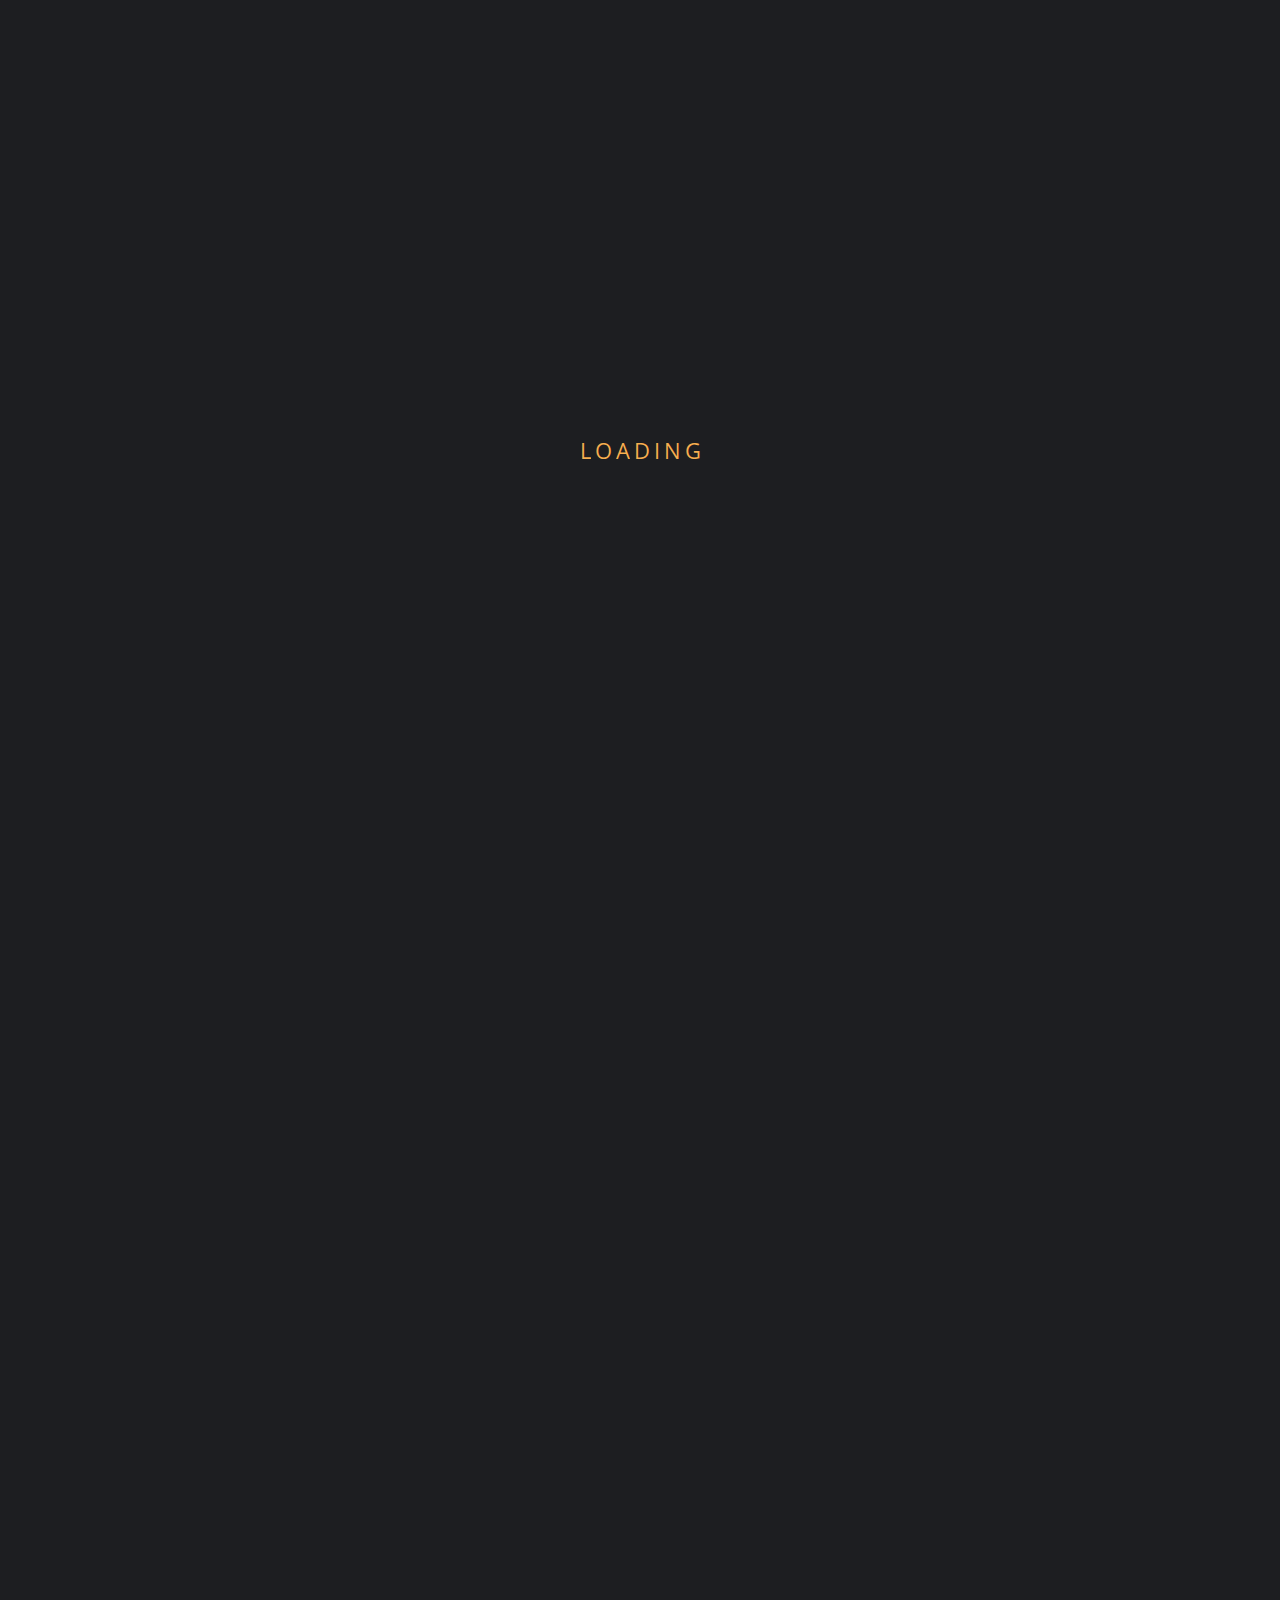
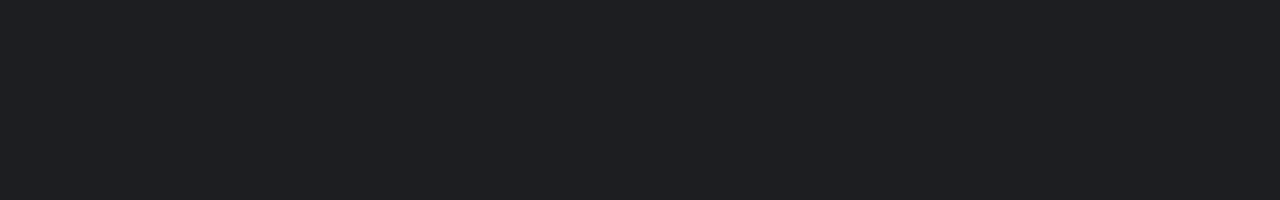
==== index.html @ 4a703277 "initial commit" ====
<!DOCTYPE html>
<html lang="en" class="no-js">

    <head>

        <!--Meta Tags-->
        <meta charset="UTF-8" />
        <meta http-equiv="X-UA-Compatible" content="IE=edge" />
        <meta name="viewport" content="width=device-width, initial-scale=1.0">
        <meta name="description" content="vcard, resume, personal, portfolio, cv, card, responsive" />
        <meta name="keywords" content="vcard, resume, personal, portfolio, cv, card, responsive" />
        <meta name="author" content="cosmos-themes" />

        <!--Page Title-->
        <title>Clarks - vCard / Resume / Portfolio / CV Template</title>

        <!--Plugins Css-->
        <link rel="stylesheet" type="text/css" href="css/plugins.css" />
        <!--Main Styles Css-->
        <link rel="stylesheet" type="text/css" href="css/style.css" />
        <!--Color Css-->
        <link rel="stylesheet" type="text/css" href="css/tan-color.css" />

        <!--Modernizr Js-->
        <script src="js/modernizr.js"></script>

        <!--Favicons-->
        <link rel="shortcut icon" href="img/favicon.ico" type="image/x-icon">

    </head>

    <body>

        <!--Preloader Start-->
        <div class="preloader">
            <div class="loading-text">
                <span class="loading-text-words" data-preloader="L">L</span>
                <span class="loading-text-words" data-preloader="O">O</span>
                <span class="loading-text-words" data-preloader="A">A</span>
                <span class="loading-text-words" data-preloader="D">D</span>
                <span class="loading-text-words" data-preloader="I">I</span>
                <span class="loading-text-words" data-preloader="N">N</span>
                <span class="loading-text-words" data-preloader="G">G</span>
            </div>
        </div>
        <!--Preloader End-->

        <!-- Header Start -->
        <header>

            <!-- logo -->
            <a class="logo" href="#"><span>BC</span></a>

            <!-- navigation button -->
            <div class="menu-button">
                <span></span>
                <span></span>
                <span></span>
            </div>

            <!-- navigation menu -->
            <nav class="nav-menu">
                <div class="nav-menu--links">
                    <a class="nav-menu--link link--active" href="#home"><i class="fas fa-home"></i><span>Home</span></a>
                    <a class="nav-menu--link" href="#about"><i class="fas fa-user"></i><span>About</span></a>
                    <a class="nav-menu--link" href="#resume"><i class="fas fa-address-card"></i><span>Resume</span></a>
                    <a class="nav-menu--link" href="#portfolio"><i class="fas fa-briefcase"></i><span>Portfolio</span></a>
                    <a class="nav-menu--link" href="#blog"><i class="fas fa-book"></i><span>Blog</span></a>
                    <a class="nav-menu--link" href="#contact"><i class="fas fa-envelope"></i><span>Contact</span></a>
                </div>

                <!-- social links -->
                <div class="social-links">
                    <a class="social-link" href="#">
                        <i class="fab fa-twitter"></i>
                    </a>
                    <a class="social-link" href="#">
                        <i class="fab fa-facebook-f"></i>
                    </a>
                    <a class="social-link" href="#">
                        <i class="fab fa-linkedin-in"></i>
                    </a>
                    <a class="social-link" href="#">
                        <i class="fab fa-youtube"></i>
                    </a>
                </div>

                <!-- copyright text -->
                <div class="copy">
                    <p>Copyright &copy; 2019 Clarks, All rights Reserved.</p>
                </div>

            </nav>

        </header>
        <!-- Header End -->


        <!-- Pages Stack Start -->
        <div id="main" class="pages-stack">

            <!--Banner Page Start-->
            <section id="home"  class="page section-home" style="background-image: url('img/background/bg-img.jpg');">
                <div class="banner-text">
                    <div class="profile-img">
                        <img src="img/profile-img.jpg" alt="person-image">
                    </div>

                    <h4>Brandon Clarks</h4>

                    <div class="text-slideshow" data-effect="fx3">
                        <div class="text-slide text-slide--current"><h2 class="animate-title">Web Developer</h2></div>
                        <div class="text-slide"><h2 class="animate-title">Web Designer</h2></div>
                        <div class="text-slide"><h2 class="animate-title">UI/UX Designer</h2></div>
                    </div>

                </div>
            </section>
            <!--Banner Page End-->

            <!--About Page Start-->
            <section id="about" class="page section-about">
                    <div class="container">

                        <div class="page-heading">
                            <h2 data-shadow="About">About</h2>
                        </div>

                        <!--About Info Section Start-->
                        <div class="row about-info mb-60">
                            <div class="col-lg-5">

                                <!-- about image -->
                                <div class="about-img">
                                    <img src="img/about-img.jpg" alt="">
                                </div>

                            </div>

                            <div class="col-lg-7">
                                <h3 class="mb-20">Web Designer & Developer</h3>
                                <p>Hello! I’m <strong>Brandon Clarks</strong>. Web Developer with over 8 years of experience. Experienced with all stages of the development cycle for dynamic web projects. Having an in-depth knowledge including advanced <strong>HTML5, CSS3, JavaScript, jQuery, Angular JS</strong>. I aim to make a difference through my creative solution.</p>

                                <div class="row mb-20">
                                    <div class="col-sm-6">
                                        <!-- about list -->
                                        <ul class="about-list">
                                            <li> <span class="title">Name</span> <span class="value">Brandon Clarks</span> </li>
                                            <li> <span class="title">Age</span> <span class="value">26 Years</span> </li>
                                            <li> <span class="title">Email</span> <span class="value">example@example.com</span> </li>
                                        </ul>
                                    </div>
                                    <div class="col-sm-6">
                                        <!-- about list -->
                                        <ul class="about-list">
                                            <li> <span class="title">Phone</span> <span class="value">+123 456 789 012</span> </li>
                                            <li> <span class="title">Address</span> <span class="value">123 Lorem Ipsum</span> </li>
                                            <li> <span class="title">Freelance</span> <span class="value">Available</span> </li>
                                        </ul>
                                    </div>
                                </div>

                                <div class="row">
                                    <div class="col-md-12">
                                        <!-- resume button -->
                                        <div class="resume-button">
                                            <a class="main-btn" href="#">Download CV</a>
                                        </div>
                                    </div>
                                </div>

                            </div>
                        </div>
                        <!--About Info Section End-->

                        <!--Services Section Start-->
                        <div class="row services mb-20">
                            <div class="col-md-12">
                                <div class="sub-heading">
                                    <h3 >Services</h3>
                                </div>
                            </div>

                            <!--service item-->
                            <div class="col-lg-3 col-sm-6">
                                <div class="service-item">
                                    <i class="icon-desktop"></i>
                                    <h4 class="title">Web Development</h4>
                                    <p>Elit aspernatur provident maxime culpa quo Sed quia doloremque iusto cum quidem? Amet asperiores consequatur</p>
                                </div>
                            </div>

                            <!--service item-->
                            <div class="col-lg-3 col-sm-6">
                                <div class="service-item">
                                    <i class="icon-tools"></i>
                                    <h4 class="title">Brand Identity</h4>
                                    <p>Elit aspernatur provident maxime culpa quo Sed quia doloremque iusto cum quidem? Amet asperiores consequatur</p>
                                </div>
                            </div>

                            <!--service item-->
                            <div class="col-lg-3 col-sm-6">
                                <div class="service-item">
                                    <i class="icon-paintbrush"></i>
                                    <h4 class="title">Graphics Design</h4>
                                    <p>Elit aspernatur provident maxime culpa quo Sed quia doloremque iusto cum quidem? Amet asperiores consequatur</p>
                                </div>
                            </div>

                            <!--service item-->
                            <div class="col-lg-3 col-sm-6">
                                <div class="service-item">
                                    <i class="icon-lightbulb"></i>
                                    <h4 class="title">Support</h4>
                                    <p>Elit aspernatur provident maxime culpa quo Sed quia doloremque iusto cum quidem? Amet asperiores consequatur</p>
                                </div>
                            </div>

                        </div>
                        <!--Services Section End-->

                        <!--Testimonials Section Start-->
                        <div class="row testimonials mb-60">

                            <div class="col-md-12">
                                <div class="sub-heading">
                                    <h3>Testimonials</h3>
                                </div>
                            </div>

                            <!--testimonials list-->
                            <div class="owl-carousel owl-theme">
                                <!--testimonial item-->
                                <div class="testimonial-item">
                                    <div class="description">
                                        <p>Lorem ipsum dolor sit amet, consectetur adipiscing elit. Vivamus ipsum augue, lacinia vel arcu condimentum, dictum tristique sem. Nam enim neque, mattis ut fermentum vitae, venenatis id tortor. Sed consectetur tortor ut arcu pharetra faucibus. In tristique sollicitudin mi ac congue. Praesent efficitur feugiat nisl.</p>
                                    </div>
                                    <div class="testimonial-review">
                                        <img src="img/testimonials/author-1.jpg" alt="">
                                        <h3 class="testimonial-title">
                                            williamson
                                            <small>Web Developer</small>
                                        </h3>
                                        <ul class="rating">
                                            <li><i class="fas fa-star"></i></li>
                                            <li><i class="fas fa-star"></i></li>
                                            <li><i class="fas fa-star"></i></li>
                                            <li><i class="fas fa-star"></i></li>
                                            <li><i class="fas fa-star-half"></i></li>
                                        </ul>
                                    </div>
                                </div>

                                <!--testimonial item-->
                                <div class="testimonial-item">
                                    <div class="description">
                                        <p>Lorem ipsum dolor sit amet, consectetur adipiscing elit. Vivamus ipsum augue, lacinia vel arcu condimentum, dictum tristique sem. Nam enim neque, mattis ut fermentum vitae, venenatis id tortor. Sed consectetur tortor ut arcu pharetra faucibus. In tristique sollicitudin mi ac congue. Praesent efficitur feugiat nisl.</p>
                                    </div>
                                    <div class="testimonial-review">
                                        <img src="img/testimonials/author-2.jpg" alt="">
                                        <h3 class="testimonial-title">
                                            kristiana
                                            <small>Web Designer</small>
                                        </h3>
                                        <ul class="rating">
                                            <li><i class="fas fa-star"></i></li>
                                            <li><i class="fas fa-star"></i></li>
                                            <li><i class="fas fa-star"></i></li>
                                            <li><i class="fas fa-star"></i></li>
                                            <li><i class="fas fa-star"></i></li>
                                        </ul>
                                    </div>
                                </div>

                                <!--testimonial item-->
                                <div class="testimonial-item">
                                    <div class="description">
                                        <p>Lorem ipsum dolor sit amet, consectetur adipiscing elit. Vivamus ipsum augue, lacinia vel arcu condimentum, dictum tristique sem. Nam enim neque, mattis ut fermentum vitae, venenatis id tortor. Sed consectetur tortor ut arcu pharetra faucibus. In tristique sollicitudin mi ac congue. Praesent efficitur feugiat nisl.</p>
                                    </div>
                                    <div class="testimonial-review">
                                        <img src="img/testimonials/author-3.jpg" alt="">
                                        <h3 class="testimonial-title">
                                            Steve Thomas
                                            <small>Web Developer</small>
                                        </h3>
                                        <ul class="rating">
                                            <li><i class="fas fa-star"></i></li>
                                            <li><i class="fas fa-star"></i></li>
                                            <li><i class="fas fa-star"></i></li>
                                            <li><i class="fas fa-star"></i></li>
                                        </ul>
                                    </div>
                                </div>

                            </div>

                        </div>
                        <!--Testimonial Section End-->

                        <!--Clients Logo Section Start-->
                        <div class="row clients mb-50">
                            <div class="col-md-12">
                                <div class="sub-heading">
                                    <h3>Clients</h3>
                                </div>
                            </div>

                            <div class="owl-carousel owl-theme">

                                <!--client logo-->
                                <div class="client-logo">
                                    <a href="#">
                                        <img src="img/clients/client-01.png" alt="">
                                    </a>
                                </div>

                                <!--client logo-->
                                <div class="client-logo">
                                    <a href="#">
                                        <img src="img/clients/client-02.png" alt="">
                                    </a>
                                </div>

                                <!--client logo-->
                                <div class="client-logo">
                                    <a href="#">
                                        <img src="img/clients/client-03.png" alt="">
                                    </a>
                                </div>

                                <!--client logo-->
                                <div class="client-logo">
                                    <a href="#">
                                        <img src="img/clients/client-04.png" alt="">
                                    </a>
                                </div>

                                <!--client logo-->
                                <div class="client-logo">
                                    <a href="#">
                                        <img src="img/clients/client-05.png" alt="">
                                    </a>
                                </div>

                                <!--client logo-->
                                <div class="client-logo">
                                    <a href="#">
                                        <img src="img/clients/client-06.png" alt="">
                                    </a>
                                </div>

                                <!--client logo-->
                                <div class="client-logo">
                                    <a href="#">
                                        <img src="img/clients/client-07.png" alt="">
                                    </a>
                                </div>

                                <!--client logo-->
                                <div class="client-logo">
                                    <a href="#">
                                        <img src="img/clients/client-08.png" alt="">
                                    </a>
                                </div>

                                <!--client logo-->
                                <div class="client-logo">
                                    <a href="#">
                                        <img src="img/clients/client-09.png" alt="">
                                    </a>
                                </div>

                            </div>

                        </div>
                        <!--Clients Logo Section End-->

                    </div>
            </section>
            <!--About Section End-->

            <!--Resume Page Start-->
            <section id="resume" class="page section-resume">
                <div class="container">
                    <div class="row">
                        <div class="col-md-12">
                            <div class="page-heading">
                                <h2 data-shadow="Resume">Resume</h2>
                            </div>
                        </div>
                    </div>

                    <div class="row mb-10">

                        <!--Experience Column Start-->
                        <div class="col-lg-6">
                            <div class="sub-heading">
                                <h3>Experience</h3>
                            </div>

                            <!--experience timeline start-->
                            <ul class="experience timeline">

                                <!--timeline item-->
                                <li class="event">
                                    <h4>Lead UI Designer</h4>
                                    <h5>
                                        <span class="date">2017-2018</span>
                                        <span class="company">Big Design Company, NY, USA</span>
                                    </h5>
                                    <p>Sit cupiditate praesentium ex esse nulla Facere fuga perspiciatis eveniet provident neque Ea ratione non minus.</p>
                                </li>

                                <!--timeline item-->
                                <li class="event">
                                    <h4>Web Designer</h4>
                                    <h5>
                                        <span class="date">2016-2017</span>
                                        <span class="company">Design Company, London, UK</span>
                                    </h5>
                                    <p>Dolor id atque accusantium ut impedit odit provident soluta voluptatem Veritatis ipsam neque mollitia vero ipsa.</p>
                                </li>

                                <!--timeline item-->
                                <li class="event">
                                    <h4>Web Developer</h4>
                                    <h5>
                                        <span class="date">2015-2016</span>
                                        <span class="company">Exis Development, London, UK</span>
                                    </h5>
                                    <p>Consectetur pariatur fugiat ipsam aperiam maiores. Nisi in dignissimos debitis expedita asperiores delectus.</p>
                                </li>
                            </ul>
                            <!--experience timeline end-->

                        </div>
                        <!--Experience Column End-->

                        <!--Education Column Start-->
                        <div class="col-lg-6">
                            <div class="sub-heading">
                                <h3>Education</h3>
                            </div>

                            <!--education timeline start-->
                            <ul class="education timeline">
                                <!--timeline item-->
                                <li class="event">
                                    <h4>MA Graphics</h4>
                                    <h5>
                                        <span class="date">2014-2015</span>
                                        <span class="company">Royal College Of Art, London, UK</span>
                                    </h5>
                                    <p>Provident veritatis exercitationem eum doloremque itaque expedita? Ex voluptatem nostrum numquam illum.</p>
                                </li>

                                <!--timeline item-->
                                <li class="event">
                                    <h4>Ba(hons) Graphics</h4>
                                    <h5>
                                        <span class="date">2013-2014</span>
                                        <span class="company">Central Saint Martins, London, UK</span>
                                    </h5>
                                    <p>Elit voluptatibus quas necessitatibus ullam tenetur provident voluptatibus. Ratione delectus lorem minus ipsa.</p>
                                </li>

                                <!--timeline item-->
                                <li class="event">
                                    <h4>Web & Graphics Diploma</h4>
                                    <h5>
                                        <span class="date">2012-2013</span>
                                        <span class="company">Tech Arts Institute, CA, USA</span>
                                    </h5>
                                    <p>Ipsum ex exercitationem est aliquid eos saepe. Dolorum aperiam cupiditate labore vero deleniti Aut unde deser.</p>
                                </li>
                            </ul>
                            <!--education timeline end-->

                        </div>
                        <!--Education Column End-->
                    </div>

                    <!--Skills Row Start-->
                    <div class="row">

                        <!-- Design Skills Column Start -->
                        <div class="col-lg-6 skills">
                            <div class="sub-heading">
                                <h3>Design Skills</h3>
                            </div>

                            <!--skill item-->
                            <div class="skill-item">
                                <h4 class="progress-title">Coral Draw</h4>

                                <div class="progress">
                                    <div class="progress-bar" style="width:91%">
                                        <div class="progress-value">91%</div>
                                    </div>
                                </div>
                            </div>

                            <!--skill item-->
                            <div class="skill-item">
                                <h4 class="progress-title">Photoshop</h4>
                                <div class="progress">
                                    <div class="progress-bar" style="width:82%">
                                        <div class="progress-value">82%</div>
                                    </div>
                                </div>
                            </div>

                            <!--skill item-->
                            <div class="skill-item">
                                <h4 class="progress-title">Illustrator</h4>
                                <div class="progress">
                                    <div class="progress-bar" style="width:94%">
                                        <div class="progress-value">94%</div>
                                    </div>
                                </div>
                            </div>


                        </div>
                        <!-- Design Skills Column End -->

                        <!-- Coding Skills Column Start -->
                        <div class="col-lg-6 skills">
                            <div class="sub-heading">
                                <h3 data-shadow="Coding Skills">Coding Skills</h3>
                            </div>

                            <!--skill item-->
                            <div class="skill-item">
                                <h4 class="progress-title">HTML5</h4>
                                <div class="progress">
                                    <div class="progress-bar" style="width:83%">
                                        <div class="progress-value">83%</div>
                                    </div>
                                </div>
                            </div>

                            <!--skill item-->
                            <div class="skill-item">
                                <h4 class="progress-title">CSS3</h4>
                                <div class="progress">
                                    <div class="progress-bar" style="width:75%">
                                        <div class="progress-value">75%</div>
                                    </div>
                                </div>
                            </div>

                            <!--skill item-->
                            <div class="skill-item">
                                <h4 class="progress-title">Javascript</h4>
                                <div class="progress">
                                    <div class="progress-bar" style="width:92%">
                                        <div class="progress-value">92%</div>
                                    </div>
                                </div>
                            </div>

                        </div>
                        <!-- Coding Skills Column End -->

                    </div>
                    <!--Skills Row End-->

                </div>
            </section>
            <!--Resume Page End-->

            <!--Portfolio Page Start-->
            <section id="portfolio" class="page section-portfolio">
                <div class="container">
                    <div class="row">
                        <div class="col-md-12">
                            <div class="page-heading">
                                <h2 data-shadow="Portfolio">Portfolio</h2>
                            </div>
                        </div>
                    </div>

                    <div class="row">
                        <!--portfolio filters-->
                        <div class="col-md-12 portfolio-filter">
                            <ul>
                                <li class="active" data-filter="*">All</li>
                                <li data-filter=".brand">Brand</li>
                                <li data-filter=".design">Design</li>
                                <li data-filter=".graphic">Graphic</li>
                            </ul>
                        </div>
                    </div>


                    <div class="row portfolio-items mb-30">

                        <!--portfolio item-->
                        <div class="item col-lg-4 col-sm-6 graphic brand">
                            <figure>
                                <img src="img/portfolio/img-1.jpg" alt="">

                                <figcaption>
                                    <h3>Project Name</h3>
                                    <p>Graphic</p>
                                    <i class="fas fa-image"></i>
                                    <a class="image-link" href="img/portfolio/img-1.jpg">View More</a>
                                </figcaption>

                            </figure>
                        </div>

                        <!--portfolio item-->
                        <div class="item col-lg-4 col-sm-6 graphic brand">
                            <figure>
                                <img src="img/portfolio/img-2.jpg" alt="">

                                <figcaption>
                                    <h3>Project Name</h3>
                                    <p>Design</p>
                                    <i class="fas fa-image"></i>
                                    <a class="image-link" href="img/portfolio/img-2.jpg">View More</a>
                                </figcaption>

                            </figure>
                        </div>

                        <!--portfolio item-->
                        <div class="item col-lg-4 col-sm-6 design graphic">
                            <figure>
                                <img src="img/portfolio/img-3.jpg" alt="">

                                <figcaption>
                                    <h3>Project Name</h3>
                                    <p>Graphic</p>
                                    <i class="fas fa-video"></i>
                                    <a class="video-link" href="https://www.youtube.com/watch?v=k_okcNVZqqI">View More</a>
                                </figcaption>

                            </figure>
                        </div>

                        <!--portfolio item-->
                        <div class="item col-lg-4 col-sm-6 design graphic">
                            <figure>
                                <img src="img/portfolio/img-4.jpg" alt="">

                                <figcaption>
                                    <h3>Project Name</h3>
                                    <p>Design</p>
                                    <i class="fas fa-image"></i>
                                    <a class="image-link" href="img/portfolio/img-4.jpg">View More</a>
                                </figcaption>

                            </figure>
                        </div>

                        <!--portfolio item-->
                        <div class="item col-lg-4 col-sm-6 graphic">
                            <figure>
                                <img src="img/portfolio/img-5.jpg" alt="">

                                <figcaption>
                                    <h3>Project Name</h3>
                                    <p>Design</p>
                                    <i class="fas fa-video"></i>
                                    <a class="video-link" href="https://www.youtube.com/watch?v=k_okcNVZqqI">View More</a>
                                </figcaption>

                            </figure>
                        </div>

                        <!--portfolio item-->
                        <div class="item col-lg-4 col-sm-6 brand design">
                            <figure>
                                <img src="img/portfolio/img-6.jpg" alt="">

                                <figcaption>
                                    <h3>Project Name</h3>
                                    <p>Brand</p>
                                    <i class="fas fa-image"></i>
                                    <a class="image-link" href="img/portfolio/img-6.jpg">View More</a>
                                </figcaption>

                            </figure>
                        </div>

                        <!--portfolio item-->
                        <div class="item col-lg-4 col-sm-6 brand graphic">
                            <figure>
                                <img src="img/portfolio/img-7.jpg" alt="">

                                <figcaption>
                                    <h3>Project Name</h3>
                                    <p>Brand</p>
                                    <i class="fas fa-image"></i>
                                    <a class="image-link" href="img/portfolio/img-7.jpg">View More</a>
                                </figcaption>

                            </figure>
                        </div>

                        <!--portfolio item-->
                        <div class="item col-lg-4 col-sm-6 brand graphic">
                            <figure>
                                <img src="img/portfolio/img-8.jpg" alt="">
                                <figcaption>
                                    <h3>Project Name</h3>
                                    <p>Brand</p>
                                    <i class="fas fa-image"></i>
                                    <a class="image-link" href="img/portfolio/img-8.jpg">View More</a>
                                </figcaption>
                            </figure>
                        </div>

                        <!--portfolio item-->
                        <div class="item col-lg-4 col-sm-6 brand graphic">
                            <figure>
                                <img src="img/portfolio/img-9.jpg" alt="">
                                <figcaption>
                                    <h3>Project Name</h3>
                                    <p>Graphic</p>
                                    <i class="fas fa-image"></i>
                                    <a class="image-link" href="img/portfolio/img-9.jpg">View More</a>
                                </figcaption>
                            </figure>
                        </div>

                        <!--portfolio item-->
                        <div class="item col-lg-4 col-sm-6 brand graphic">
                            <figure>
                                <img src="img/portfolio/img-10.jpg" alt="">
                                <figcaption>
                                    <h3>Project Name</h3>
                                    <p>Graphics Design</p>
                                    <i class="fas fa-video"></i>
                                    <a class="video-link" href="https://www.youtube.com/watch?v=k_okcNVZqqI">View More</a>
                                </figcaption>
                            </figure>
                        </div>

                        <!--portfolio item-->
                        <div class="item col-lg-4 col-sm-6 brand graphic">
                            <figure>
                                <img src="img/portfolio/img-11.jpg" alt="">
                                <figcaption>
                                    <h3>Project Name</h3>
                                    <p>Graphic</p>
                                    <i class="fas fa-image"></i>
                                    <a class="image-link" href="img/portfolio/img-11.jpg">View More</a>
                                </figcaption>
                            </figure>
                        </div>

                    </div>
                </div>
            </section>
            <!--Portfolio Page End-->

            <!--Blog Page Start-->
            <section id="blog" class="page section-blog">
                <div class="container">
                    <div class="row">
                        <div class="col-md-12">
                            <div class="page-heading">
                                <h2 data-shadow="Blogs">Blogs</h2>
                            </div>
                        </div>
                    </div>

                    <div class="row blogs-container">

                        <div class="col-lg-4 col-md-6">
                            <!--blog item-->
                            <a class="blog-item" href="single-blog.html">

                                <div class="post-img">
                                    <img src="img/blogs/img-1.jpg" alt="">
                                </div>

                                <div class="post-content">
                                    <span class="cat">Travel</span>
                                    <h3 class="title">Explore the Pacific Northwest</h3>
                                    <div class="meta">
                                        <span class="date">Posted On March 8, 2015</span>
                                    </div>
                                </div>
                            </a>

                        </div>

                        <div class="col-lg-4 col-md-6">
                            <!--blog item-->
                            <a class="blog-item" href="single-blog.html">

                                <div class="post-img">
                                    <img src="img/blogs/img-2.jpg" alt="">
                                </div>

                                <div class="post-content">

                                    <span class="cat">Travel</span>
                                    <h3 class="title">Explore the Pacific Northwest</h3>
                                    <div class="meta">
                                        <span class="date">Posted On March 8, 2015</span>
                                    </div>

                                </div>
                            </a>

                        </div>

                        <div class="col-lg-4 col-md-6">
                            <!--blog item-->
                            <a class="blog-item" href="single-blog.html">

                                <div class="post-img">
                                    <img src="img/blogs/img-3.jpg" alt="">
                                </div>

                                <div class="post-content">

                                    <span class="cat">Travel</span>
                                    <h3 class="title">Explore the Pacific Northwest</h3>
                                    <div class="meta">
                                        <span class="date">Posted On March 8, 2015</span>
                                    </div>

                                </div>
                            </a>

                        </div>

                        <div class="col-lg-4 col-md-6">
                            <!--blog item-->
                            <a class="blog-item" href="single-blog.html">

                                <div class="post-img">
                                    <img src="img/blogs/img-4.jpg" alt="">
                                </div>

                                <div class="post-content">

                                    <span class="cat">Travel</span>
                                    <h3 class="title">Explore the Pacific Northwest</h3>
                                    <div class="meta">
                                        <span class="date">Posted On March 8, 2015</span>
                                    </div>

                                </div>
                            </a>

                        </div>

                        <div class="col-lg-4 col-md-6">
                            <!--blog item-->
                            <a class="blog-item" href="single-blog.html">

                                <div class="post-img">
                                    <img src="img/blogs/img-5.jpg" alt="">
                                </div>

                                <div class="post-content">

                                    <span class="cat">Travel</span>
                                    <h3 class="title">Explore the Pacific Northwest</h3>
                                    <div class="meta">
                                        <span class="date">Posted On March 8, 2015</span>
                                    </div>

                                </div>
                            </a>

                        </div>

                        <div class="col-lg-4 col-md-6">
                            <!--blog item-->
                            <a class="blog-item" href="single-blog.html">

                                <div class="post-img">
                                    <img src="img/blogs/img-6.jpg" alt="">
                                </div>

                                <div class="post-content">

                                    <span class="cat">Travel</span>
                                    <h3 class="title">Explore the Pacific Northwest</h3>
                                    <div class="meta">
                                        <span class="date">Posted On March 8, 2015</span>
                                    </div>

                                </div>
                            </a>

                        </div>

                    </div>

                </div>
            </section>
            <!--Blog Page End-->

            <!--Contact Page Start-->
            <section id="contact"  class="page section-contact">
                <div class="container">
                    <div class="row">
                        <div class="col-md-12">
                            <div class="page-heading">
                                <h2 data-shadow="Contact">Contact</h2>
                            </div>
                        </div>
                    </div>

                    <div class="row">
                        <!--Contact Information Column Start-->
                        <div class="col-lg-6 contact-detail">
                            <div class="sub-heading mb-20">
                                <h3>Get In Touch</h3>
                            </div>
                            <p>For more information on any of our services or to talk about how we may be able to help you, please get in touch with us using the form opposite. Or you can call and follow our social media.</p>
                            <ul class="contact-info">
                                <li class="phone">
                                    <span class="title">Phone</span><span class="value">(+12) 012 456 7890</span>
                                </li>
                                <li class="address">
                                    <span class="title">Address</span><span class="value">01, Lorem Ipsum Road, NY, USA</span>
                                </li>
                                <li class="email">
                                    <span class="title">E-mail</span><span class="value">example@example.com</span>
                                </li>
                            </ul>

                            <!--social media icons-->
                            <div class="social-media">
                                <h4>Follow</h4>
                                <div class="social-media-icons">
                                    <a href="#"><i class="fab fa-facebook"></i></a>
                                    <a href="#"><i class="fab fa-twitter"></i></a>
                                    <a href="#"><i class="fab fa-dribbble"></i></a>
                                    <a href="#"><i class="fab fa-linkedin"></i></a>
                                </div>
                            </div>
                        </div>
                        <!--Contact Information Column End-->


                        <!--Contact Form Column Start-->
                        <div class="col-lg-6">
                            <form id="contact-form" method="post" action="mail.php">
                                <!--input field-->
                                <div class="input">
                                    <input class="input-field cf-validate" id="cf-name" type="text" name="name" placeholder="Your Name"/>
                                </div>

                                <!--input field-->
                                <div class="input">
                                    <input class="input-field cf-validate" id="cf-email" type="text" name="email" placeholder="Your Email"/>
                                </div>

                                <!--input field-->
                                <div class="input">
                                    <textarea class="input-field cf-validate" id="cf-message" name="message" rows="5" placeholder="Message"></textarea>
                                </div>
 
                                <div class="alert-container col-md-12"></div>

                                <!--submit button-->
                                <div class="submit-button text-center">
                                    <button class="main-btn" id="cf-submit">Send Message</button>
                                </div>

                            </form>
                        </div>
                        <!--Contact Form Column End-->

                    </div>

                    <!--Google Map Row Start-->
                    <div class="row">
                        <div class="col-md-12 google-map">
                            <div id="map" data-latitude="-37.817214" data-longitude="144.955925" data-zoom="15"></div>
                        </div>
                    </div>
                    <!--Google Map Row End-->

                </div>
            </section>
            <!--Contact Page End-->

        </div>
        <!-- /pages-stack -->

        <!--Jquery JS-->
        <script src="js/jquery.min.js"></script>
        <!--Plugins JS-->
        <script src="js/plugins.min.js"></script>
        <!--Google Map Api-->
        <script src="https://maps.google.com/maps/api/js?sensor=false"></script>
        <!--Site Main JS-->
        <script src="js/main.js"></script>

    </body>
</html>
---- css/plugins.css ----
/*********````********************************************************************
  ____                                  _____ _
 / ___|___  ___ _ __ ___   ___  ___    |_   _| |__   ___ _ __ ___   ___  ___
| |   / _ \/ __| '_ ` _ \ / _ \/ __|_____| | | '_ \ / _ \ '_ ` _ \ / _ \/ __|
| |__| (_) \__ \ | | | | | (_) \__ \_____| | | | | |  __/ | | | | |  __/\__ \
 \____\___/|___/_| |_| |_|\___/|___/     |_| |_| |_|\___|_| |_| |_|\___||___/

******************************************************************************/


/************ Plugins CSS  **************************************

    Template Name: Clarks - Vcard Template
    Author: cosmos-themes
    Envato Profile: https://themeforest.net/user/cosmos-themes
    version: 1.0
    Copyright: 2019

****************************************************************/

@import url("plugins/bootstrap.css");
@import url("plugins/fontawesome.css");
@import url("plugins/et-line.css");
@import url("plugins/simplebar.css");
@import url("plugins/owl.carousel.min.css");
@import url("plugins/owl.theme.default.min.css");
@import url("plugins/magnific-popup.css");
---- css/style.css ----
/*******************************************************************************
  ____                                  _____ _
 / ___|___  ___ _ __ ___   ___  ___    |_   _| |__   ___ _ __ ___   ___  ___
| |   / _ \/ __| '_ ` _ \ / _ \/ __|_____| | | '_ \ / _ \ '_ ` _ \ / _ \/ __|
| |__| (_) \__ \ | | | | | (_) \__ \_____| | | | | |  __/ | | | | |  __/\__ \
 \____\___/|___/_| |_| |_|\___/|___/     |_| |_| |_|\___|_| |_| |_|\___||___/

******************************************************************************/


/************ CSS Styles **************************************

    Template Name: Clarks - Vcard Template
    Author: cosmos-themes
    Envato Profile: https://themeforest.net/user/cosmos-themes
    version: 1.0
    Copyright: 2019

****************************************************************/


/*************************************

        Table of Content

        1. Body and Core Css
        2. Helper
        3. Layout
        4. Home Section
        5. About Section
        6. Resume Section
        7. Portfolio Section
        8. Blogs Section
        9. Contact Section
        10. Blog Page Css
        11. Mobile Responsive Css

**************************************/


/*======== 1. Body and Core Css ========*/

@import url("https://fonts.googleapis.com/css?family=Open+Sans:400,600,700");
@import url("https://fonts.googleapis.com/css?family=Source+Serif+Pro:400,600,700");
* {
	-webkit-box-sizing: border-box;
	box-sizing: border-box;
	padding: 0;
	margin: 0;
	list-style: none !important;
	outline: none !important;
}

*:after,
*:before {
	-webkit-box-sizing: border-box;
	box-sizing: border-box;
}

h1,
h2,
h3,
h4,
h5,
h6 {
	margin: 0;
	padding: 0;
}

i,
em {
	font-style: normal;
}

a:hover {
	text-decoration: none;
}

html,
body {
	overflow: hidden;
	height: 100vh;
}

body {
	font-family: "Open Sans", sans-serif;
	font-size: 16px;
	line-height: 1.65;
	color: #e1e1e1;
	background-color: #1d1e21;
	-webkit-font-smoothing: antialiased;
	-moz-osx-font-smoothing: grayscale;
}

h1,
h2,
h3,
h4,
h5,
h6 {
	font-family: "Source Serif Pro", serif;
	-webkit-font-smoothing: antialiased;
	-moz-osx-font-smoothing: grayscale;
}

span {
	display: inline-block;
}

p {
	line-height: 1.65;
}

img {
	width: 100%;
	height: auto;
}

a,
a:hover,
a:focus {
	color: inherit;
}

a {
	text-decoration: none;
	color: #e1e1e1;
	outline: none;
}

a:hover {
	color: #fff;
}

.mt-0 {
	margin-top: 0 !important;
}

.mt-5 {
	margin-top: 5px !important;
}

.mt-10 {
	margin-top: 10px !important;
}

.mt-15 {
	margin-top: 15px !important;
}

.mt-20 {
	margin-top: 20px !important;
}

.mt-25 {
	margin-top: 25px !important;
}

.mt-30 {
	margin-top: 30px !important;
}

.mt-35 {
	margin-top: 35px !important;
}

.mt-40 {
	margin-top: 40px !important;
}

.mt-45 {
	margin-top: 45px !important;
}

.mt-50 {
	margin-top: 50px !important;
}

.mt-55 {
	margin-top: 55px !important;
}

.mt-60 {
	margin-top: 60px !important;
}

.mt-62 {
	margin-top: 62px !important;
}

.mt-65 {
	margin-top: 65px !important;
}

.mt-70 {
	margin-top: 70px !important;
}

.mt-75 {
	margin-top: 75px !important;
}

.mt-80 {
	margin-top: 80px !important;
}

.mt-85 {
	margin-top: 85px !important;
}

.mt-90 {
	margin-top: 90px !important;
}

.mt-95 {
	margin-top: 95px !important;
}

.mt-100 {
	margin-top: 100px !important;
}


/* Custom Margin Bottom */

.mb-0 {
	margin-bottom: 0 !important;
}

.mb-5 {
	margin-bottom: 5px !important;
}

.mb-10 {
	margin-bottom: 10px !important;
}

.mb-15 {
	margin-bottom: 15px !important;
}

.mb-20 {
	margin-bottom: 20px !important;
}

.mb-25 {
	margin-bottom: 25px !important;
}

.mb-30 {
	margin-bottom: 30px !important;
}

.mb-35 {
	margin-bottom: 35px !important;
}

.mb-40 {
	margin-bottom: 40px !important;
}

.mb-45 {
	margin-bottom: 45px !important;
}

.mb-50 {
	margin-bottom: 50px !important;
}

.mb-55 {
	margin-bottom: 55px !important;
}

.mb-60 {
	margin-bottom: 60px !important;
}

.mb-62 {
	margin-bottom: 62px !important;
}

.mb-65 {
	margin-bottom: 65px !important;
}

.mb-70 {
	margin-bottom: 70px !important;
}

.mb-75 {
	margin-bottom: 75px !important;
}

.mb-80 {
	margin-bottom: 80px !important;
}

.mb-85 {
	margin-bottom: 85px !important;
}

.mb-90 {
	margin-bottom: 90px !important;
}

.mb-95 {
	margin-bottom: 95px !important;
}

.mb-100 {
	margin-bottom: 100px !important;
}

.m-0 {
	margin: 0px !important;
}


/* Custom Padding top */

.pt-0 {
	padding-top: 0 !important;
}

.pt-5 {
	padding-top: 5px !important;
}

.pt-10 {
	padding-top: 10px !important;
}

.pt-15 {
	padding-top: 15px !important;
}

.pt-20 {
	padding-top: 20px !important;
}

.pt-25 {
	padding-top: 25px !important;
}

.pt-30 {
	padding-top: 30px !important;
}

.pt-35 {
	padding-top: 35px !important;
}

.pt-40 {
	padding-top: 40px !important;
}

.pt-45 {
	padding-top: 45px !important;
}

.pt-50 {
	padding-top: 50px !important;
}

.pt-55 {
	padding-top: 55px !important;
}

.pt-60 {
	padding-top: 60px !important;
}

.pt-65 {
	padding-top: 65px !important;
}

.pt-70 {
	padding-top: 70px !important;
}

.pt-75 {
	padding-top: 75px !important;
}

.pt-80 {
	padding-top: 80px !important;
}

.pt-85 {
	padding-top: 85px !important;
}

.pt-90 {
	padding-top: 90px !important;
}

.pt-95 {
	padding-top: 95px !important;
}

.pt-100 {
	padding-top: 100px !important;
}


/* Custom Padding top */

.pb-0 {
	padding-bottom: 0 !important;
}

.pb-5 {
	padding-bottom: 5px !important;
}

.pb-10 {
	padding-bottom: 10px !important;
}

.pb-15 {
	padding-bottom: 15px !important;
}

.pb-20 {
	padding-bottom: 20px !important;
}

.pb-25 {
	padding-bottom: 25px !important;
}

.pb-30 {
	padding-bottom: 30px !important;
}

.pb-35 {
	padding-bottom: 35px !important;
}

.pb-40 {
	padding-bottom: 40px !important;
}

.pb-45 {
	padding-bottom: 45px !important;
}

.pb-50 {
	padding-bottom: 50px !important;
}

.pb-55 {
	padding-bottom: 55px !important;
}

.pb-60 {
	padding-bottom: 60px !important;
}

.pb-65 {
	padding-bottom: 65px !important;
}

.pb-70 {
	padding-bottom: 70px !important;
}

.pb-75 {
	padding-bottom: 75px !important;
}

.pb-80 {
	padding-bottom: 80px !important;
}

.pb-85 {
	padding-bottom: 85px !important;
}

.pb-90 {
	padding-bottom: 90px !important;
}

.pb-95 {
	padding-bottom: 95px !important;
}

.pb-100 {
	padding-bottom: 100px !important;
}

.p-0 {
	padding: 0 !important;
}


/*======== 2. Helper ========*/


/*Preloader*/

.preloader {
	position: fixed;
	top: 0;
	left: 0;
	width: 100%;
	height: 100%;
	background: #1d1e21;
	z-index: 9999;
}

.loading-text {
	position: absolute;
	top: 0;
	bottom: 0;
	left: 0;
	right: 0;
	margin: auto;
	text-align: center;
	width: 100%;
	height: 100px;
	line-height: 100px;
}

.loading-text span {
	display: inline-block;
	position: relative;
	overflow: hidden;
	color: #000;
	font-size: 22px;
}

.loading-text span:before {
	content: attr(data-preloader);
	position: absolute;
	top: 0;
	left: 0;
	color: #e1e1e1;
	-webkit-animation-duration: 3s;
	animation-duration: 3s;
	-webkit-animation-iteration-count: infinite;
	animation-iteration-count: infinite;
	-webkit-animation-fill-mode: backwards;
	animation-fill-mode: backwards;
	-webkit-animation-name: preload-animation;
	animation-name: preload-animation;
}

.loading-text span:nth-child(2):before {
	-webkit-animation-delay: 0.2s;
	animation-delay: 0.2s;
}

.loading-text span:nth-child(3):before {
	-webkit-animation-delay: 0.4s;
	animation-delay: 0.4s;
}

.loading-text span:nth-child(4):before {
	-webkit-animation-delay: 0.6s;
	animation-delay: 0.6s;
}

.loading-text span:nth-child(5):before {
	-webkit-animation-delay: 0.8s;
	animation-delay: 0.8s;
}

.loading-text span:nth-child(6):before {
	-webkit-animation-delay: 1s;
	animation-delay: 1s;
}

.loading-text span:nth-child(7):before {
	-webkit-animation-delay: 1.2s;
	animation-delay: 1.2s;
}

@-webkit-keyframes preload-animation {
	0%,
	100% {
		-webkit-transform: rotateY(-90deg) scale(1);
		transform: rotateY(-90deg) scale(1);
		opacity: 0;
	}
	20%,
	50% {
		-webkit-transform: rotateY(0) scale(1);
		transform: rotateY(0) scale(1);
		opacity: 1;
	}
	75% {
		-webkit-transform: rotateY(0) scale(1.2);
		transform: rotateY(0) scale(1.2);
		opacity: 0;
	}
}

@keyframes preload-animation {
	0%,
	100% {
		-webkit-transform: rotateY(-90deg) scale(1);
		transform: rotateY(-90deg) scale(1);
		opacity: 0;
	}
	20%,
	50% {
		-webkit-transform: rotateY(0) scale(1);
		transform: rotateY(0) scale(1);
		opacity: 1;
	}
	75% {
		-webkit-transform: rotateY(0) scale(1.2);
		transform: rotateY(0) scale(1.2);
		opacity: 0;
	}
}

.page-heading {
	text-align: center;
	margin-top: 60px;
	margin-bottom: 50px;
}

.page-heading h2 {
	position: relative;
	font-size: 32px;
	letter-spacing: 1px;
	text-transform: capitalize;
	font-family: "Source Serif Pro", serif;
	color: #e1e1e1;
	font-weight: 700;
	line-height: 100%;
	text-transform: uppercase;
}

.page-heading h2:before {
	position: absolute;
	content: attr(data-shadow);
	top: 50%;
	left: 50%;
	-webkit-transform: translate(-50%, -50%);
	-ms-transform: translate(-50%, -50%);
	transform: translate(-50%, -50%);
	font-size: 62px;
	text-transform: capitalize;
	z-index: -1;
	color: #e1e1e1;
	font-weight: 700;
	opacity: .04;
	text-transform: uppercase;
}

.sub-heading {
	margin-bottom: 40px;
	text-align: center;
	overflow: hidden;
}

.sub-heading h3 {
	color: #e1e1e1;
	font-weight: 600;
	font-size: 28px;
	display: inline-block;
	position: relative;
	padding-bottom: 5px;
}

.sub-heading h3:before {
	content: " ";
	background: cyan;
	height: 4px;
	position: absolute;
	bottom: 0%;
	left: 50%;
	width: 50px;
	-webkit-border-radius: 2px;
	border-radius: 2px;
	-webkit-transform: translateX(-50%);
	-ms-transform: translateX(-50%);
	transform: translateX(-50%);
}

.main-btn {
	text-transform: uppercase;
	font-size: 16px;
	font-weight: 600;
	display: inline-block;
	position: relative;
	text-align: center;
	color: #e1e1e1;
	border: 2px solid #e1e1e1;
	-webkit-border-radius: 5px;
	border-radius: 5px;
	background-color: transparent;
	cursor: pointer;
	line-height: 40px;
	padding-left: 20px;
	padding-right: 20px;
	-webkit-transition: all .2s ease-in;
	-o-transition: all .2s ease-in;
	transition: all .2s ease-in;
}

.main-btn:hover {
	color: #1d1e21;
}

blockquote {
	font-size: 18px;
	border-left: 4px solid #e1e1e1;
	font-style: italic;
	padding-left: 20px;
	margin: 40px 0;
	font-weight: 500;
}


/*Forms*/

form {
	-webkit-box-shadow: 0 0 30px rgba(0, 0, 0, 0.2);
	box-shadow: 0 0 30px rgba(0, 0, 0, 0.2);
	-webkit-border-radius: 5px;
	border-radius: 5px;
	padding: 38px;
}

form .input-field {
	width: 100%;
	background-color: transparent;
	border: none;
	border-bottom: 2px solid rgba(255, 255, 255, 0.1);
	margin-bottom: 20px;
	padding-bottom: 10px;
	color: #e1e1e1;
	resize: none;
}

form .input-field.cf-error {
	border-color: #aa0000;
}

form .input-field:focus {
	border-color: #fff;
}

form .input-field.input--filled {
	border-color: #fff;
}

#contact-form .alert-container {
	text-align: center;
}

#contact-form .alert-container .alert {
	-webkit-border-radius: 0;
	border-radius: 0;
}


/*======== 3. Layout ========*/


/*Pages Navigation*/

header .nav-menu {
    text-align: center;
    position: absolute;
    top: 0;
    left: 0;
    width: 100%;
    height: 47vh;
    padding: 5vh;
    pointer-events: none;
    opacity: 0;
    background: transparent;
    -webkit-transition: opacity 1.2s, -webkit-transform 1.2s;
    transition: opacity 1.2s, -webkit-transform 1.2s;
    -o-transition: transform 1.2s, opacity 1.2s;
    transition: transform 1.2s, opacity 1.2s;
    transition: transform 1.2s, opacity 1.2s, -webkit-transform 1.2s;
    -webkit-transition-timing-function: cubic-bezier(0.2, 1, 0.3, 1);
    -o-transition-timing-function: cubic-bezier(0.2, 1, 0.3, 1);
    transition-timing-function: cubic-bezier(0.2, 1, 0.3, 1);
    -webkit-transform: translate3d(0, 150px, 0);
    transform: translate3d(0, 150px, 0);
}

header .nav-menu.nav-menu--open {
    pointer-events: auto;
    opacity: 1;
    -webkit-transform: translate3d(0, 0, 0);
    transform: translate3d(0, 0, 0);
}

header .nav-menu.nav-menu--open .social-links {
    opacity: 1;
    -webkit-transition-delay: 0.35s;
    -o-transition-delay: 0.35s;
    transition-delay: 0.35s;
    -webkit-transform: translate3d(0, 0, 0);
    transform: translate3d(0, 0, 0);
}

header .nav-menu.nav-menu--open .copy {
    opacity: 1;
    -webkit-transition-delay: 0.65s;
    -o-transition-delay: 0.65s;
    transition-delay: 0.65s;
    -webkit-transform: translate3d(0, 0, 0);
    transform: translate3d(0, 0, 0);
}

header .nav-menu .social-links {
    opacity: 0;
    -webkit-transition: opacity 1.2s, -webkit-transform 1.2s;
    transition: opacity 1.2s, -webkit-transform 1.2s;
    -o-transition: transform 1.2s, opacity 1.2s;
    transition: transform 1.2s, opacity 1.2s;
    transition: transform 1.2s, opacity 1.2s, -webkit-transform 1.2s;
    -webkit-transition-timing-function: cubic-bezier(0.2, 1, 0.3, 1);
    -o-transition-timing-function: cubic-bezier(0.2, 1, 0.3, 1);
    transition-timing-function: cubic-bezier(0.2, 1, 0.3, 1);
    -webkit-transform: translate3d(0, 20px, 0);
    transform: translate3d(0, 20px, 0);
}

header .nav-menu .copy {
    opacity: 0;
    -webkit-transition: opacity 1.2s, -webkit-transform 1.2s;
    transition: opacity 1.2s, -webkit-transform 1.2s;
    -o-transition: transform 1.2s, opacity 1.2s;
    transition: transform 1.2s, opacity 1.2s;
    transition: transform 1.2s, opacity 1.2s, -webkit-transform 1.2s;
    -webkit-transition-timing-function: cubic-bezier(0.2, 1, 0.3, 1);
    -o-transition-timing-function: cubic-bezier(0.2, 1, 0.3, 1);
    transition-timing-function: cubic-bezier(0.2, 1, 0.3, 1);
    -webkit-transform: translate3d(0, 20px, 0);
    transform: translate3d(0, 20px, 0);
}

header .nav-menu {
	display: -webkit-box;
	display: -webkit-flex;
	display: -ms-flexbox;
	display: flex;
	-webkit-box-orient: vertical;
	-webkit-box-direction: normal;
	-webkit-flex-direction: column;
	-ms-flex-direction: column;
	flex-direction: column;
	-webkit-justify-content: space-around;
	-ms-flex-pack: distribute;
	justify-content: space-around;
}

header .nav-menu {
	text-align: center;
}

header .nav-menu .nav-menu--link {
	display: inline-block;
	padding: 0 0.2em;
	margin: 0px 15px;
	text-align: center;
	font-size: 1.2em;
	color: #888;
	position: relative;
}

header .nav-menu .nav-menu--link:hover,
header .nav-menu .nav-menu--link.link--active {
	color: #fff;
}

header .nav-menu .nav-menu--link i {
	text-align: center;
}

header .nav-menu .nav-menu--link span {
	display: block;
	text-transform: uppercase;
	letter-spacing: 1px;
	font-size: 12px;
	font-weight: 700;
	padding-top: 2px;
	line-height: 100%;
	text-align: center;
}

header .nav-menu .social-links .social-link {
	font-size: 24px;
	display: inline-block;
	margin-left: 18px;
	margin-right: 18px;
	color: #888;
}

header .nav-menu .social-links .social-link:hover {
	color: #e1e1e1;
}

header .nav-menu .copy {
	color: #888;
	font-size: 15px;
	margin-bottom: 0;
}

header .logo {
	position: absolute;
	display: block;
	z-index: 1000;
	top: 20px;
	left: 20px;
	font-size: 24px;
	font-weight: 600;
	letter-spacing: 1px;
	line-height: 1em;
	text-transform: uppercase;
	text-shadow: 0px 1px 1px black;
	color: #fff;
	height: 50px;
	width: 50px;
	overflow: hidden;
}

header .logo:before {
	content: "";
	position: absolute;
	width: 100%;
	height: 100%;
	top: 0;
	left: 0;
	background-color: #e1e1e1;
	opacity: .6;
	-webkit-border-radius: 5px;
	border-radius: 5px;
	z-index: -1;
}

header .logo span {
	position: absolute;
	top: 50%;
	left: 50%;
	-webkit-transform: translate(-50%, -50%);
	-ms-transform: translate(-50%, -50%);
	transform: translate(-50%, -50%);
}

header .menu-button {
	position: absolute;
	display: inline-block;
	top: 20px;
	right: 20px;
	height: 50px;
	width: 50px;
	z-index: 1000;
	cursor: pointer;
	padding: 10px 8px;
}

header .menu-button:before {
	content: "";
	position: absolute;
	width: 100%;
	height: 100%;
	top: 0;
	left: 0;
	background-color: #e1e1e1;
	opacity: .6;
	-webkit-border-radius: 5px;
	border-radius: 5px;
	z-index: -1;
}

header .menu-button span {
	display: block;
	position: absolute;
	height: 3px;
	width: 35px;
	background-color: #fff;
	left: 7.5px;
	-webkit-transition: -webkit-transform 300ms cubic-bezier(0.8, 0.5, 0.2, 1.4);
	transition: -webkit-transform 300ms cubic-bezier(0.8, 0.5, 0.2, 1.4);
	-o-transition: transform 300ms cubic-bezier(0.8, 0.5, 0.2, 1.4);
	transition: transform 300ms cubic-bezier(0.8, 0.5, 0.2, 1.4);
	transition: transform 300ms cubic-bezier(0.8, 0.5, 0.2, 1.4), -webkit-transform 300ms cubic-bezier(0.8, 0.5, 0.2, 1.4);
}

header .menu-button span:nth-child(1) {
	top: 12px;
	-webkit-transform-origin: 0px 0px;
	-ms-transform-origin: 0px 0px;
	transform-origin: 0px 0px;
}

header .menu-button span:nth-child(2) {
	top: 24px;
	right: 7.5px;
	width: 30px;
}

header .menu-button span:nth-child(3) {
	top: 36px;
	-webkit-transform-origin: 0% 100%;
	-ms-transform-origin: 0% 100%;
	transform-origin: 0% 100%;
}

header .menu-button.menu-button--open span:nth-child(1) {
	-webkit-transform: rotate(45deg);
	-ms-transform: rotate(45deg);
	transform: rotate(45deg);
	left: 14px;
}

header .menu-button.menu-button--open span:nth-child(2) {
	opacity: 0;
}

header .menu-button.menu-button--open span:nth-child(3) {
	-webkit-transform: rotate(-45deg);
	-ms-transform: rotate(-45deg);
	transform: rotate(-45deg);
	left: 14px;
}


/* Pages stack */

.pages-stack {
	z-index: 100;
	pointer-events: none;
	-webkit-perspective: 1200px;
	perspective: 1200px;
	-webkit-perspective-origin: 50% -50%;
	perspective-origin: 50% -50%;
	-webkit-transform-style: preserve-3d;
	transform-style: preserve-3d;
}

.pages-stack--open .page {
	cursor: pointer;
	-webkit-transition: opacity 0.45s, -webkit-transform 0.45s;
	transition: opacity 0.45s, -webkit-transform 0.45s;
	-o-transition: transform 0.45s, opacity 0.45s;
	transition: transform 0.45s, opacity 0.45s;
	transition: transform 0.45s, opacity 0.45s, -webkit-transform 0.45s;
	-webkit-transition-timing-function: cubic-bezier(0.6, 0, 0.4, 1);
	-o-transition-timing-function: cubic-bezier(0.6, 0, 0.4, 1);
	transition-timing-function: cubic-bezier(0.6, 0, 0.4, 1);
	-webkit-box-shadow: 0 -1px 10px rgba(0, 0, 0, 0.1);
	box-shadow: 0 -1px 10px rgba(0, 0, 0, 0.1);
}

.page {
	position: relative;
	z-index: 5;
	overflow: hidden;
	overflow-y: hidden;
	width: 100%;
	height: 100vh;
	pointer-events: auto;
	background: #2a2b30;
	-webkit-transform: translateZ(0);
	transform: translateZ(0);
}

.page--inactive {
	position: absolute;
	z-index: 0;
	top: 0;
	opacity: 0;
}

.pages-stack--open a,
.pages-stack--open .portfolio-filter,
.pages-stack--open button {
	pointer-events: none;
	cursor: default;
}


/*======== 4. Home Section ========*/

[class*="letter"] {
	display: block;
	position: relative;
	-webkit-box-flex: 0;
	-webkit-flex: none;
	-ms-flex: none;
	flex: none;
	white-space: pre;
}


/* Text Slideshow */

.text-slideshow,
.text-slideshow .text-slide {
	position: relative;
	width: 100%;
	height: 100%;
}

.text-slideshow .text-slide {
	display: -webkit-box;
	display: -webkit-flex;
	display: -ms-flexbox;
	display: flex;
	-webkit-box-orient: horizontal;
	-webkit-box-direction: normal;
	-webkit-flex-direction: row;
	-ms-flex-direction: row;
	flex-direction: row;
	-webkit-box-align: center;
	-webkit-align-items: center;
	-ms-flex-align: center;
	align-items: center;
}

.text-slideshow .text-slide:not(.text-slide--current) {
	position: absolute;
	top: 0;
	pointer-events: none;
	opacity: 0;
}

.letter-effect {
	display: -webkit-box;
	display: -webkit-flex;
	display: -ms-flexbox;
	display: flex;
	-webkit-box-orient: horizontal;
	-webkit-box-direction: normal;
	-webkit-flex-direction: row;
	-ms-flex-direction: row;
	flex-direction: row;
	-webkit-box-align: center;
	-webkit-align-items: center;
	-ms-flex-align: center;
	align-items: center;
	-webkit-flex-wrap: wrap;
	-ms-flex-wrap: wrap;
	flex-wrap: wrap;
}

.page.section-home {
	-webkit-background-size: cover;
	background-size: cover;
	background-position: center center;
}

.page.section-home:before {
	content: '';
	position: absolute;
	top: 0;
	left: 0;
	height: 100%;
	width: 100%;
	background-color: #181818;
	opacity: .4;
	z-index: 0;
}

.page.section-home .banner-text {
	position: absolute;
	top: 50%;
	width: 100%;
	text-align: center;
	-webkit-transform: translateY(-50%);
	-ms-transform: translateY(-50%);
	transform: translateY(-50%);
}

.page.section-home .banner-text .profile-img {
    display: inline-block;
    margin-bottom: 30px;
}
.page.section-home .banner-text .profile-img img {
    width: 150px;
    height: 150px;
    -webkit-border-radius: 50%;
    border-radius: 50%;
    border: 3px solid #dfdfdf;
}

.page.section-home .banner-text .animate-title {
	margin: auto;
	font-size: 62px;
	text-transform: uppercase;
	line-height: 100%;
	color: #fff;
	font-weight: 700;
	letter-spacing: 2px;
}

.page.section-home .banner-text h4 {
	font-size: 32px;
	letter-spacing: 1px;
	font-weight: 700;
	text-transform: uppercase;
	margin-bottom: 20px;
	font-family: "Open Sans", sans-serif;
}

.page.section-home #video-container {
	position: absolute !important;
	height: 100%;
	width: 100%;
	z-index: -1;
}

.page.section-home #particles-js {
	position: absolute;
	top: 0;
	right: 0;
	bottom: 0;
	left: 0;
}

.page.section-home .banner-slider {
	position: absolute;
	left: 0;
	top: 0;
	right: 0;
	bottom: 0;
	z-index: -1;
}


/*======== 5. About Section ========*/

.section-about .about-img img {
	border: 10px solid rgba(255, 255, 255, 0.03);
	-webkit-border-radius: 5px;
	border-radius: 5px;
	-webkit-box-shadow: 0 0 30px rgba(0, 0, 0, 0.2);
	box-shadow: 0 0 30px rgba(0, 0, 0, 0.2);
}

.section-about .about-info h3 {
	font-size: 26px;
	letter-spacing: 1px;
	font-weight: 600;
}

.section-about .about-info p {
	margin-bottom: 25px;
	line-height: 27px;
}

.section-about .about-info p strong {
	color: #e1e1e1;
}

.section-about .about-info .about-list li {
	margin-bottom: 10px;
}

.section-about .about-info .about-list li .title {
	position: relative;
	margin-right: 10px;
	padding-bottom: 1px;
	color: #a1a1a1;
	font-weight: 700;
}

.section-about .about-info .about-list li .title:before {
	content: "";
	position: absolute;
	height: 2px;
	width: 100%;
	bottom: 0;
	left: 0;
	background: #e1e1e1;
	-webkit-border-radius: 2px;
	border-radius: 2px;
}

.section-about .about-info .about-list li .title:after {
	position: absolute;
	content: ':';
	right: -8px;
}

.section-about .about-info .about-list li .value {
	position: relative;
}

.section-about .about-info .about-list li .value:before {
	content: "";
	position: absolute;
	height: 2px;
	width: 100%;
	bottom: 0;
	left: 0;
}

.section-about .services .service-item {
	text-align: center;
	padding: 0 10px;
	margin-bottom: 40px;
}

.section-about .services .service-item i {
	font-size: 40px;
	margin-bottom: 15px;
	color: #e1e1e1;
}

.section-about .services .service-item .title {
	font-size: 20px;
	font-weight: 600;
	margin-bottom: 15px;
}

.section-about .services .service-item p {
	font-size: 14px;
	margin-bottom: 0px;
}

.testimonials {
	margin-bottom: 100px;
}

.testimonials .testimonial-item {
	padding: 0px 15px 0px;
}

.testimonials .testimonial-item .description {
	background: #323338;
	-webkit-border-radius: 5px;
	border-radius: 5px;
	font-size: 14px;
	font-style: italic;
	padding: 45px 35px;
	position: relative;
	-webkit-filter: drop-shadow(0px 5px 5px rgba(0, 0, 0, 0.2));
	filter: drop-shadow(0px 5px 5px rgba(0, 0, 0, 0.2));
}

.testimonials .testimonial-item .description p {
	margin-bottom: 0;
}

.testimonials .testimonial-item .description:before {
	content: "\f10d";
	font-family: "Font Awesome 5 Free";
	font-weight: 900;
	position: absolute;
	top: 0;
	font-size: 30px;
	color: #e1e1e1;
}

.testimonials .testimonial-item .description:after {
	content: "";
	width: 27px;
	position: absolute;
	bottom: -13px;
	border-top: 13px solid #353539;
	border-left: 13px solid transparent;
	border-right: 13px solid transparent;
}

.testimonials .testimonial-item .testimonial-review {
	padding-top: 24px;
}

.testimonials .testimonial-item .testimonial-review img {
	-webkit-border-radius: 50%;
	border-radius: 50%;
	float: left;
	width: 60px;
	height: 60px;
	margin-left: 20px;
	margin-right: 20px;
}

.testimonials .testimonial-item .testimonial-review .testimonial-title {
	font-size: 18px;
	font-weight: 600;
	margin-top: 7px;
	float: left;
	text-transform: capitalize;
}

.testimonials .testimonial-item .testimonial-review .testimonial-title small {
	display: block;
	font-size: 16px;
	margin-top: 3px;
}

.testimonials .testimonial-item .testimonial-review .rating {
	padding: 0;
	list-style: none;
	text-align: right;
}

.testimonials .testimonial-item .testimonial-review .rating li {
	display: inline-block;
	color: #e1e1e1;
}

.clients .client-logo {
	border: 2px solid rgba(255, 255, 255, 0.03);
	padding: 10px;
	-webkit-transition: all .4s ease;
	-o-transition: all .4s ease;
	transition: all .4s ease;
}

.clients .client-logo:hover {
	border-color: rgba(255, 255, 255, 0.7);
}

.clients .client-logo:hover img {
	opacity: 1;
}

.clients .client-logo img {
	width: 100px;
	height: 100px;
	margin: auto;
	opacity: .5;
	-webkit-transition: opacity .4s ease;
	-o-transition: opacity .4s ease;
	transition: opacity .4s ease;
}


/*======== 6. Resume Section ========*/

.section-resume .experience,
.section-resume .education {
	border-left: 4px solid #e1e1e1;
	-webkit-border-bottom-right-radius: 4px;
	border-bottom-right-radius: 4px;
	-webkit-border-top-right-radius: 4px;
	border-top-right-radius: 4px;
	background: rgba(255, 255, 255, 0.03);
	color: #e1e1e1;
	position: relative;
	padding: 50px;
	list-style: none;
	text-align: left;
	font-weight: 100;
	max-width: 90%;
	margin: 0 auto 50px auto;
	-webkit-box-shadow: 0 0 30px rgba(0, 0, 0, 0.2);
	box-shadow: 0 0 30px rgba(0, 0, 0, 0.2);
}

.section-resume .experience h4,
.section-resume .education h4 {
	font-weight: 600;
	letter-spacing: .5px;
	font-size: 20px;
	text-transform: uppercase;
}

.section-resume .experience h5,
.section-resume .education h5 {
	font-size: 14px;
	font-weight: 600;
	margin-top: 10px;
	margin-bottom: 10px;
	text-transform: uppercase;
	color: #e1e1e1;
}

.section-resume .experience h5 .date,
.section-resume .education h5 .date {
	margin-right: 5px;
	padding-right: 10px;
	border-right: 3px solid #e1e1e1;
}

.section-resume .experience p,
.section-resume .education p {
	margin-bottom: 0;
	font-size: 16px;
}

.section-resume .experience .event,
.section-resume .education .event {
	border-bottom: 1px dashed rgba(255, 255, 255, 0.1);
	padding-bottom: 25px;
	margin-bottom: 25px;
	position: relative;
}

.section-resume .experience .event:last-of-type,
.section-resume .education .event:last-of-type {
	padding-bottom: 0;
	margin-bottom: 0;
	border: none;
}

.section-resume .experience .event:after,
.section-resume .education .event:after {
	position: absolute;
	display: block;
	top: 0;
}

.section-resume .experience .event:after,
.section-resume .education .event:after {
	-webkit-box-shadow: 0 0 0 4px #e1e1e1;
	box-shadow: 0 0 0 4px #e1e1e1;
	left: -57.85px;
	background: #313534;
	-webkit-border-radius: 50%;
	border-radius: 50%;
	height: 11px;
	width: 11px;
	content: "";
	top: 5px;
}

.section-resume .skills {
	margin-bottom: 20px;
}

.section-resume .skills .skill-item {
	padding: 0 20px;
	margin-bottom: 30px;
}

.section-resume .skills .skill-item .progress-title {
	font-size: 16px;
	font-weight: 600;
	margin-bottom: 10px;
	text-transform: uppercase;
}

.section-resume .skills .skill-item .progress {
	height: 5px;
	background-color: rgba(255, 255, 255, 0.03);
	overflow: visible;
}

.section-resume .skills .skill-item .progress .progress-bar {
	background-color: #e1e1e1;
	height: 100%;
	position: relative;
}

.section-resume .skills .skill-item .progress .progress-bar:after {
	position: absolute;
	content: "";
	padding: 5px;
	border: 4px solid #e1e1e1;
	-webkit-border-radius: 50%;
	border-radius: 50%;
	right: 0;
	top: -7px;
	background-color: #2a2b30;
}

.section-resume .skills .skill-item .progress .progress-bar .progress-value {
	position: absolute;
	right: -8px;
	font-size: 14px;
	top: -30px;
	font-weight: 600;
}


/*======== 7. Portfolio Section ========*/

.section-portfolio .portfolio-filter {
	margin-bottom: 40px;
}

.section-portfolio .portfolio-filter ul {
	text-align: center;
	margin-bottom: 0px;
}

.section-portfolio .portfolio-filter ul li {
	display: inline-block;
	font-size: 14px;
	font-weight: 600;
	letter-spacing: 1px;
	cursor: pointer;
	position: relative;
	padding: 10px 25px;
	text-transform: uppercase;
	-webkit-transition: all .3s;
	-o-transition: all .3s;
	transition: all .3s;
}

.section-portfolio .portfolio-filter ul li.active {
	background-color: #e1e1e1;
	-webkit-border-radius: 50px;
	border-radius: 50px;
	-webkit-box-shadow: 0px 10px 30px -4px rgba(0, 0, 0, 0.2);
	box-shadow: 0px 10px 30px -4px rgba(0, 0, 0, 0.2);
	color: #000;
}

.section-portfolio .portfolio-items .item figure {
	position: relative;
	text-align: center;
	cursor: pointer;
	background: #e1e1e1;
	margin-bottom: 20px;
	overflow: hidden;
}

.section-portfolio .portfolio-items .item figure img {
	opacity: 1;
	-webkit-transition: opacity 0.35s, -webkit-transform 0.35s;
	transition: opacity 0.35s, -webkit-transform 0.35s;
	-o-transition: opacity 0.35s, transform 0.35s;
	transition: opacity 0.35s, transform 0.35s;
	transition: opacity 0.35s, transform 0.35s, -webkit-transform 0.35s;
	-webkit-backface-visibility: hidden;
	backface-visibility: hidden;
	width: 100%;
	height: 100%;
}

.section-portfolio .portfolio-items .item figure figcaption {
	position: absolute;
	top: 0;
	left: 0;
	width: 100%;
	height: 100%;
	padding: 24px;
	color: #fff;
	text-transform: uppercase;
	font-size: 1.25em;
	-webkit-backface-visibility: hidden;
	backface-visibility: hidden;
}

.section-portfolio .portfolio-items .item figure figcaption a {
	position: absolute;
	top: 0;
	left: 0;
	width: 100%;
	height: 100%;
	z-index: 1000;
	text-indent: 200%;
	white-space: nowrap;
	font-size: 0;
	opacity: 0;
}

.section-portfolio .portfolio-items .item figure figcaption:before {
	position: absolute;
	top: -10%;
	left: -10%;
	width: 120%;
	height: 120%;
	content: '';
	-webkit-transition: -webkit-transform 0.6s;
	transition: -webkit-transform 0.6s;
	-o-transition: transform 0.6s;
	transition: transform 0.6s;
	transition: transform 0.6s, -webkit-transform 0.6s;
	-webkit-transform: scale3d(1.9, 1.4, 1) rotate3d(0, 0, 1, 45deg) translate3d(0, -120%, 0);
	transform: scale3d(1.9, 1.4, 1) rotate3d(0, 0, 1, 45deg) translate3d(0, -120%, 0);
	background-color: rgba(255, 255, 255, 0.5);
}

.section-portfolio .portfolio-items .item figure figcaption h3 {
	text-align: left;
	opacity: 0;
	-webkit-transition: opacity 0.35s;
	-o-transition: opacity 0.35s;
	transition: opacity 0.35s;
	font-size: 20px;
	font-weight: 700;
}

.section-portfolio .portfolio-items .item figure figcaption p {
	position: absolute;
	right: 0;
	bottom: 0;
	margin: 18px;
	font-size: 14px;
	padding: 0 10px;
	-webkit-transform: translateX(200%);
	-ms-transform: translateX(200%);
	transform: translateX(200%);
	border-right: 4px solid #fff;
	text-align: right;
	opacity: 0;
	-webkit-transition: all 0.35s;
	-o-transition: all 0.35s;
	transition: all 0.35s;
}

.section-portfolio .portfolio-items .item figure figcaption i {
	position: absolute;
	left: 0px;
	-webkit-transform: translateX(-200%);
	-ms-transform: translateX(-200%);
	transform: translateX(-200%);
	margin: 18px;
	font-size: 24px;
	opacity: 0;
	bottom: 0;
	-webkit-transition: all 0.35s;
	-o-transition: all 0.35s;
	transition: all 0.35s;
}

.section-portfolio .portfolio-items .item figure:hover img {
	opacity: 0.25;
	-webkit-transform: scale3d(1.05, 1.05, 1);
	transform: scale3d(1.05, 1.05, 1);
}

.section-portfolio .portfolio-items .item figure:hover figcaption:before {
	-webkit-transform: scale3d(1.9, 1.4, 1) rotate3d(0, 0, 1, 45deg) translate3d(0, 130%, 0);
	transform: scale3d(1.9, 1.4, 1) rotate3d(0, 0, 1, 45deg) translate3d(0, 130%, 0);
}

.section-portfolio .portfolio-items .item figure:hover h3 {
	opacity: 1;
	-webkit-transition-delay: 0.1s;
	-o-transition-delay: 0.1s;
	transition-delay: 0.1s;
}

.section-portfolio .portfolio-items .item figure:hover p {
	-webkit-transform: translateX(0);
	-ms-transform: translateX(0);
	transform: translateX(0);
	opacity: 1;
}

.section-portfolio .portfolio-items .item figure:hover i {
	opacity: 1;
	-webkit-transform: translateX(0%);
	-ms-transform: translateX(0%);
	transform: translateX(0%);
}


/*======== 8. Blogs Section ========*/

.section-blog .blog-item {
	display: block;
	margin-bottom: 50px;
	margin-top: 30px;
	background-color: rgba(255, 255, 255, 0.03);
	-webkit-border-radius: 5px;
	border-radius: 5px;
	-webkit-box-shadow: 0 0 30px rgba(0, 0, 0, 0.2);
	box-shadow: 0 0 30px rgba(0, 0, 0, 0.2);
	text-align: center;
	color: #e1e1e1;
}

.section-blog .blog-item:hover .title {
	text-decoration: underline !important;
}

.section-blog .blog-item .post-img {
	width: 80%;
	margin: 0 auto;
	position: relative;
	top: -30px;
	-webkit-border-radius: 5px;
	border-radius: 5px;
	overflow: hidden;
	-webkit-box-shadow: 0 0 30px rgba(0, 0, 0, 0.2);
	box-shadow: 0 0 30px rgba(0, 0, 0, 0.2);
}

.section-blog .blog-item .post-content {
	position: relative;
	top: -20px;
	padding: 0 20px;
}

.section-blog .blog-item .post-content .cat {
	font-size: 14px;
	text-transform: uppercase;
	letter-spacing: 1px;
	font-weight: 700;
	color: #e1e1e1;
}

.section-blog .blog-item .post-content .title {
	font-size: 24px;
	margin-top: 10px;
	margin-bottom: 10px;
}

.section-blog .blog-item .post-content .meta .date {
	font-size: 14px;
	color: #7b7b7b;
}


/*======== 9. Contact Section ========*/

.section-contact {
	text-align: center;
}

.section-contact .contact-detail h3 {
	font-size: 32px;
	font-weight: 500;
}

.section-contact .contact-detail p {
	margin-bottom: 10px;
}

.section-contact .contact-detail .contact-info li {
	margin-bottom: 10px;
}

.section-contact .contact-detail .contact-info li .title {
	display: block;
	font-size: 18px;
	font-weight: 800;
	display: inline-block;
	position: relative;
}

.section-contact .contact-detail .contact-info li .title:before {
	content: "";
	position: absolute;
	height: 2px;
	width: 100%;
	bottom: 0;
	left: 0%;
	background: #e1e1e1;
	-webkit-border-radius: 2px;
	border-radius: 2px;
}

.section-contact .contact-detail .contact-info li .value {
	display: block;
	font-size: 14px;
}

.section-contact .contact-detail .social-media h4 {
	font-size: 18px;
	font-weight: 800;
	position: relative;
	font-family: "Open Sans", sans-serif;
	line-height: 1.5em;
	display: inline-block;
}

.section-contact .contact-detail .social-media h4:before {
	content: "";
	position: absolute;
	height: 2px;
	width: 100%;
	bottom: 0;
	left: 0;
	background: #e1e1e1;
	-webkit-border-radius: 2px;
	border-radius: 2px;
}

.section-contact .contact-detail .social-media .social-media-icons {
	margin-top: 5px;
}

.section-contact .contact-detail .social-media .social-media-icons a {
	display: inline-block;
	margin: 0 10px;
	font-size: 24px;
	color: #a1a1a1;
}

.section-contact .contact-detail .social-media .social-media-icons a:hover {
	color: #e1e1e1;
}

.section-contact .google-map {
	margin-top: 50px;
	margin-bottom: 50px;
}

.section-contact .google-map #map {
	height: 400px;
}


/*======== 10. Blog Page Css ========*/

header .back-button {
	position: absolute;
	display: inline-block;
	top: 20px;
	right: 20px;
	height: 50px;
	width: 50px;
	z-index: 1000;
	cursor: pointer;
	padding: 10px 8px;
	color: #fff;
}

header .back-button:before {
	content: "";
	position: absolute;
	width: 100%;
	height: 100%;
	top: 0;
	left: 0;
	background-color: #e1e1e1;
	opacity: .6;
	-webkit-border-radius: 5px;
	border-radius: 5px;
	z-index: -1;
}

header .back-button i {
	position: absolute;
	top: 50%;
	left: 50%;
	-webkit-transform: translate(-50%, -50%);
	-ms-transform: translate(-50%, -50%);
	transform: translate(-50%, -50%);
	font-size: 30px;
}

.single-blog {
	background-color: #2a2b30;
	position: relative;
	overflow-y: scroll;
	height: 100%;
}

.single-blog .blog-category {
	text-align: center;
}

.single-blog .blog-category li {
	display: inline-block;
	position: relative;
	border-right: 2px solid #e1e1e1;
	padding-right: 10px;
	padding-left: 5px;
}

.single-blog .blog-category li:last-child {
	border: none;
	padding-right: 0px;
}

.single-blog .blog-category li a {
	display: inline-block;
	text-transform: uppercase;
	font-weight: 700;
	letter-spacing: 1px;
	font-size: 14px;
	color: #e1e1e1;
}

.single-blog .blog-meta {
	font-size: 14px;
	color: #a1a1a1;
	font-weight: 600;
}


/*======== 11. Mobile Responsive Css ========*/

@media screen and (max-width: 991px) {
	.section-home .banner-text .text-slideshow .animate-title {
		font-size: 58px;
	}
	.section-about .about-img {
		margin-bottom: 40px;
	}
	.section-contact .contact-detail {
		margin-bottom: 40px;
	}
}

@media screen and (max-width: 700px) {
	header .nav-menu .nav-menu--link {
		margin-left: 8px;
		margin-right: 8px;
	}
	header .social-links,
	header .copy {
		display: none;
	}
	.section-home .banner-text h4 {
		font-size: 30px !important;
	}
	.section-home .banner-text .text-slideshow .animate-title {
		font-size: 50px;
	}
}

@media screen and (max-width: 620px) {
	header .nav-menu .nav-menu--link {
		display: block;
		margin-bottom: 15px;
	}
	header .nav-menu .nav-menu--link span {
		font-size: 14px;
	}
	header .nav-menu .nav-menu--link i {
		display: none;
	}
	header .nav-menu .social-links,
	header .nav-menu .copy {
		display: none;
	}
}

@media screen and (max-width: 600px) {
	.section-home .banner-text .text-slideshow .animate-title {
		font-size: 46px;
	}
}

@media screen and (max-width: 550px) {
	.section-home .banner-text h4 {
		font-size: 24px !important;
	}
	.section-home .banner-text .text-slideshow .animate-title {
		font-size: 36px;
	}
	.section-about .client-logo {
		margin: 0 10px;
	}
}

@media screen and (max-width: 480px) {
	.page-heading h2:before {
		font-size: 52px;
	}
	.sub-heading h3:before,
	.sub-heading h3:after {
		width: 60px;
	}
	.section-resume .education,
	.section-resume .experience {
		padding-left: 25px;
		padding-right: 25px;
	}
	.section-resume .education .event:after,
	.section-resume .experience .event:after {
		left: -32.85px;
	}
}

@media screen and (max-height: 350px) {
	header .copy {
		display: none;
	}
}

@media screen and (min-width: 701px) and (max-height: 400px) {
	header .copy,
	header .social-links {
		display: none;
	}
}

@media screen and (max-width: 700px) and (max-height: 400px) {
	header .nav-menu {
		display: block;
		min-height: 30vh;
		overflow-y: scroll;
	}
}
---- css/tan-color.css ----
/*********````********************************************************************
  ____                                  _____ _
 / ___|___  ___ _ __ ___   ___  ___    |_   _| |__   ___ _ __ ___   ___  ___
| |   / _ \/ __| '_ ` _ \ / _ \/ __|_____| | | '_ \ / _ \ '_ ` _ \ / _ \/ __|
| |__| (_) \__ \ | | | | | (_) \__ \_____| | | | | |  __/ | | | | |  __/\__ \
 \____\___/|___/_| |_| |_|\___/|___/     |_| |_| |_|\___|_| |_| |_|\___||___/

******************************************************************************/


/************ Tan Color CSS  **************************************

    Template Name: Clarks - Vcard Template
    Author: cosmos-themes
    Envato Profile: https://themeforest.net/user/cosmos-themes
    version: 1.0
    Copyright: 2019

****************************************************************/

header .social-links .social-link:hover {
    color: #F5AE51;
}

header .logo:before {
    background-color: #F5AE51;
}

header .menu-button:before {
    background-color: #F5AE51;
}

.main-btn {
    color: #F5AE51;
    border-color: #F5AE51;
}

.main-btn:hover {
    background-color: #F5AE51;
    border-color: #F5AE51;
}

blockquote {
    border-color: #F5AE51;
}

.sub-heading h3:before {
    background: #F5AE51;
}

.preloader .loading-text span:before {
    color: #F5AE51;
}

.section-about .about-info p strong {
    color: #F5AE51;
}

.section-about .about-info .about-list li .title:before {
    background-color: #F5AE51;
}

.section-about .services .service-item i {
    color: #F5AE51;
}

.section-about .testimonials .testimonial-item .description:before {
    color: #F5AE51;
}

.section-about .testimonials .testimonial-item .rating li {
    color: #F5AE51;
}

.section-blog .blog-item .post-content .cat {
    color: #F5AE51;
}

.section-contact .contact-detail .contact-info li .title:before {
    background-color: #F5AE51;
}

.section-contact .contact-detail .social-media h4:before {
    background-color: #F5AE51;
}

.page.section-home .banner-text .animate-title {
    color: #F5AE51;
}

.section-portfolio .portfolio-filter ul li.active {
    background-color: #F5AE51;
}

.section-portfolio .portfolio-items .item figure {
    background: #F5AE51;
}

.section-resume .experience,
.section-resume .education {
    border-color: #F5AE51;
}

.section-resume .experience h5,
.section-resume .education h5 {
    color: #F5AE51;
}

.section-resume .experience .event:after,
.section-resume .education .event:after {
    -webkit-box-shadow: 0 0 0 4px #F5AE51;
    box-shadow: 0 0 0 4px #F5AE51;
}

.section-resume .skills .skill-item .progress .progress-bar:after {
    border-color: #F5AE51;
}

.section-resume .skills .skill-item .progress .progress-bar {
    background-color: #F5AE51;
}

header .back-button:before {
    background-color: #F5AE51;
}

.single-blog .blog-category li {
    border-color: #F5AE51;
}

.single-blog .blog-category li a {
    color: #F5AE51;
}
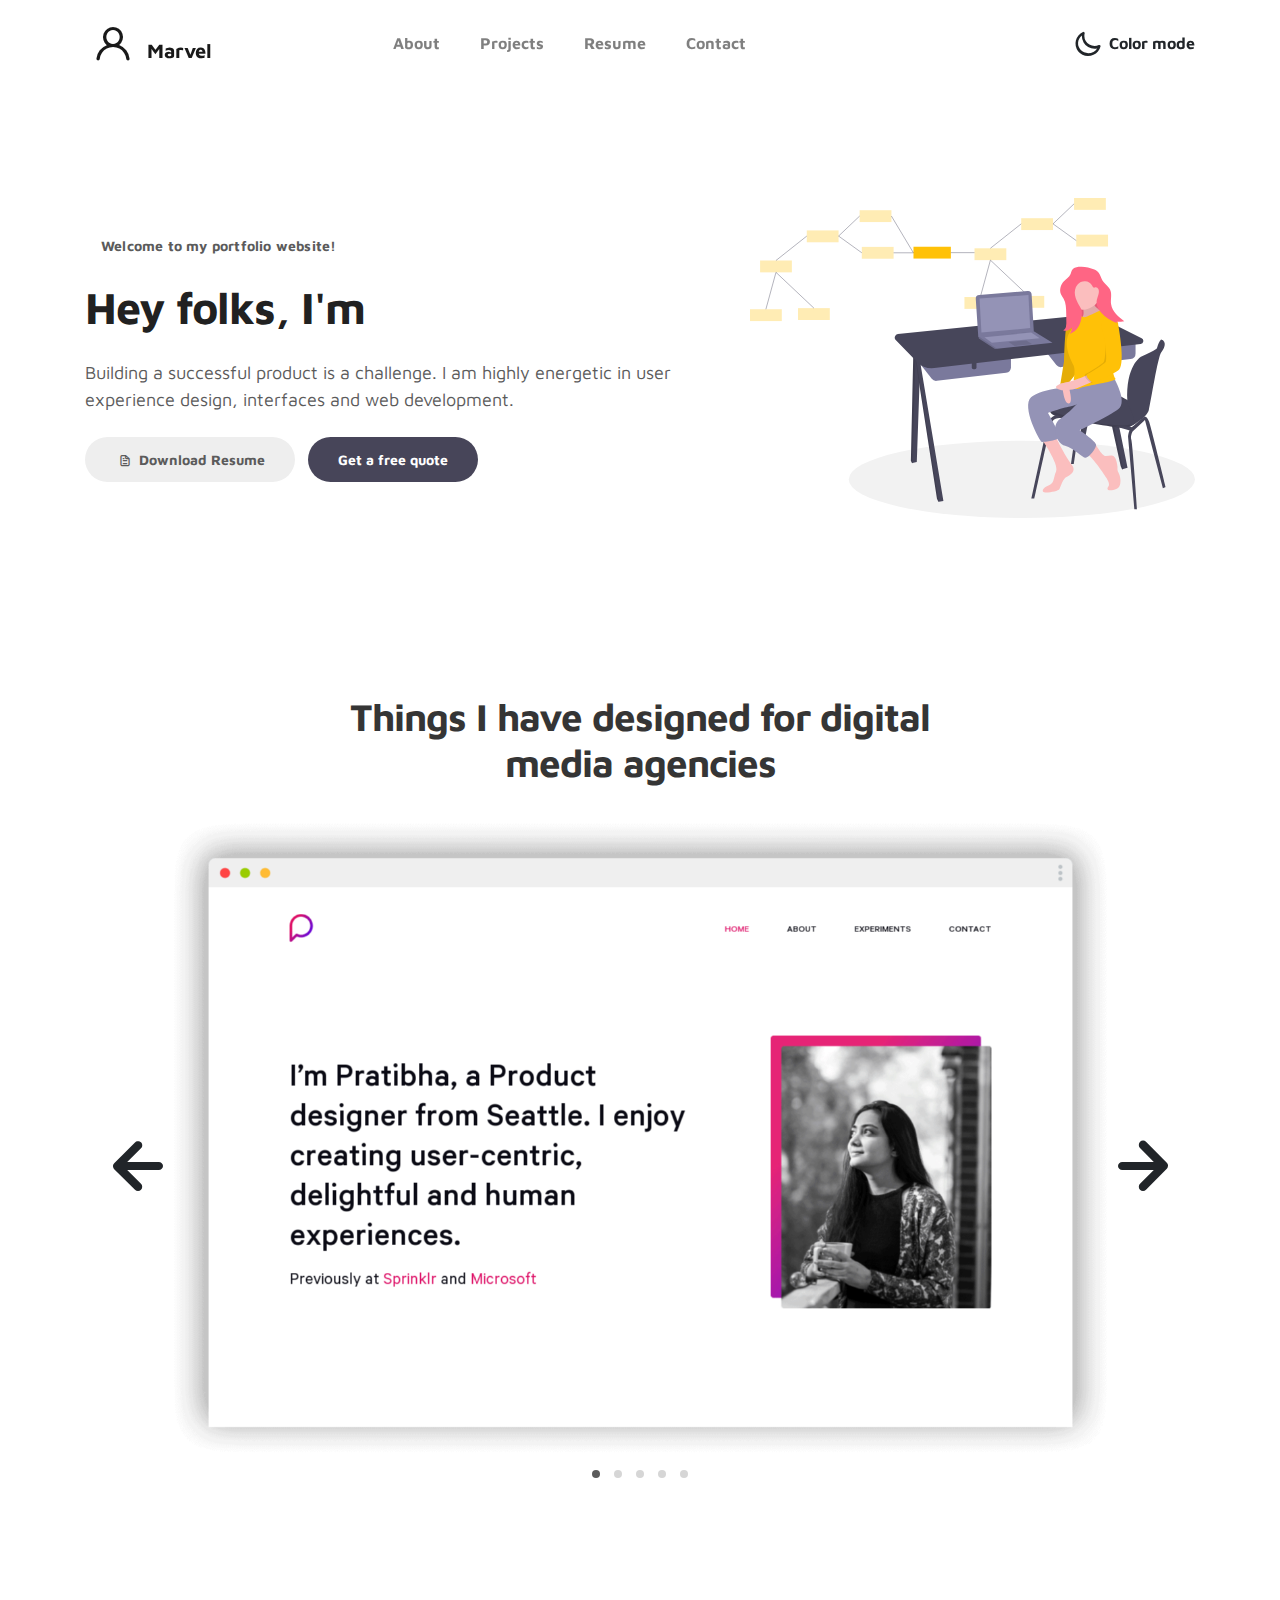
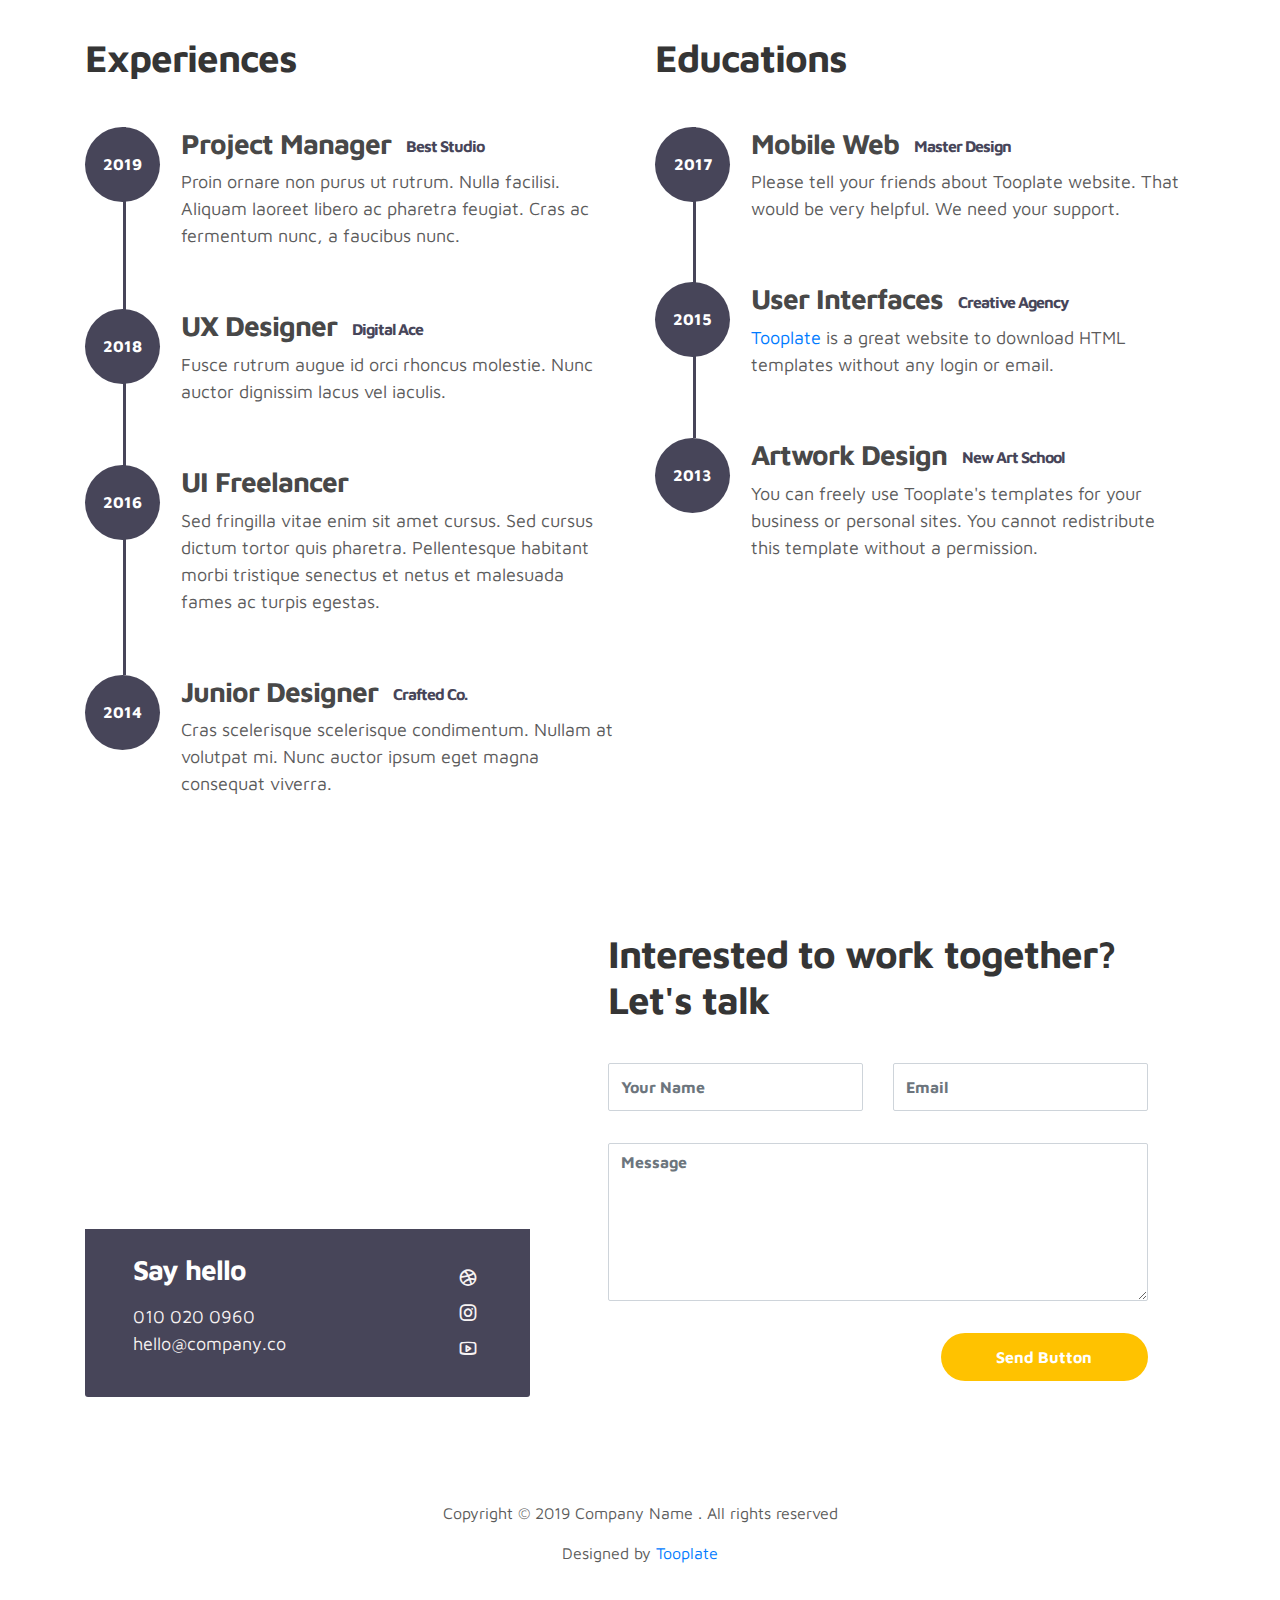
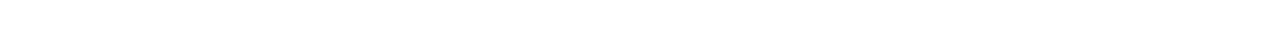
==== commit 77d671c8: "Add New Template" ====
--- a/index.html
+++ b/index.html
@@ -1,1005 +1,325 @@
-<!DOCTYPE html>
-<html lang="en" class="no-js">
-
-    <head>
-
-        <!--Meta Tags-->
-        <meta charset="UTF-8" />
-        <meta http-equiv="X-UA-Compatible" content="IE=edge" />
-        <meta name="viewport" content="width=device-width, initial-scale=1.0">
-        <meta name="description" content="vcard, resume, personal, portfolio, cv, card, responsive" />
-        <meta name="keywords" content="vcard, resume, personal, portfolio, cv, card, responsive" />
-        <meta name="author" content="cosmos-themes" />
-
-        <!--Page Title-->
-        <title>Clarks - vCard / Resume / Portfolio / CV Template</title>
-
-        <!--Plugins Css-->
-        <link rel="stylesheet" type="text/css" href="css/plugins.css" />
-        <!--Main Styles Css-->
-        <link rel="stylesheet" type="text/css" href="css/style.css" />
-        <!--Color Css-->
-        <link rel="stylesheet" type="text/css" href="css/tan-color.css" />
-
-        <!--Modernizr Js-->
-        <script src="js/modernizr.js"></script>
-
-        <!--Favicons-->
-        <link rel="shortcut icon" href="img/favicon.ico" type="image/x-icon">
-
-    </head>
-
-    <body>
-
-        <!--Preloader Start-->
-        <div class="preloader">
-            <div class="loading-text">
-                <span class="loading-text-words" data-preloader="L">L</span>
-                <span class="loading-text-words" data-preloader="O">O</span>
-                <span class="loading-text-words" data-preloader="A">A</span>
-                <span class="loading-text-words" data-preloader="D">D</span>
-                <span class="loading-text-words" data-preloader="I">I</span>
-                <span class="loading-text-words" data-preloader="N">N</span>
-                <span class="loading-text-words" data-preloader="G">G</span>
-            </div>
-        </div>
-        <!--Preloader End-->
-
-        <!-- Header Start -->
-        <header>
-
-            <!-- logo -->
-            <a class="logo" href="#"><span>BC</span></a>
-
-            <!-- navigation button -->
-            <div class="menu-button">
-                <span></span>
-                <span></span>
-                <span></span>
-            </div>
-
-            <!-- navigation menu -->
-            <nav class="nav-menu">
-                <div class="nav-menu--links">
-                    <a class="nav-menu--link link--active" href="#home"><i class="fas fa-home"></i><span>Home</span></a>
-                    <a class="nav-menu--link" href="#about"><i class="fas fa-user"></i><span>About</span></a>
-                    <a class="nav-menu--link" href="#resume"><i class="fas fa-address-card"></i><span>Resume</span></a>
-                    <a class="nav-menu--link" href="#portfolio"><i class="fas fa-briefcase"></i><span>Portfolio</span></a>
-                    <a class="nav-menu--link" href="#blog"><i class="fas fa-book"></i><span>Blog</span></a>
-                    <a class="nav-menu--link" href="#contact"><i class="fas fa-envelope"></i><span>Contact</span></a>
-                </div>
-
-                <!-- social links -->
-                <div class="social-links">
-                    <a class="social-link" href="#">
-                        <i class="fab fa-twitter"></i>
-                    </a>
-                    <a class="social-link" href="#">
-                        <i class="fab fa-facebook-f"></i>
-                    </a>
-                    <a class="social-link" href="#">
-                        <i class="fab fa-linkedin-in"></i>
-                    </a>
-                    <a class="social-link" href="#">
-                        <i class="fab fa-youtube"></i>
-                    </a>
-                </div>
-
-                <!-- copyright text -->
-                <div class="copy">
-                    <p>Copyright &copy; 2019 Clarks, All rights Reserved.</p>
-                </div>
-
-            </nav>
-
-        </header>
-        <!-- Header End -->
-
-
-        <!-- Pages Stack Start -->
-        <div id="main" class="pages-stack">
-
-            <!--Banner Page Start-->
-            <section id="home"  class="page section-home" style="background-image: url('img/background/bg-img.jpg');">
-                <div class="banner-text">
-                    <div class="profile-img">
-                        <img src="img/profile-img.jpg" alt="person-image">
-                    </div>
-
-                    <h4>Brandon Clarks</h4>
-
-                    <div class="text-slideshow" data-effect="fx3">
-                        <div class="text-slide text-slide--current"><h2 class="animate-title">Web Developer</h2></div>
-                        <div class="text-slide"><h2 class="animate-title">Web Designer</h2></div>
-                        <div class="text-slide"><h2 class="animate-title">UI/UX Designer</h2></div>
-                    </div>
-
-                </div>
-            </section>
-            <!--Banner Page End-->
-
-            <!--About Page Start-->
-            <section id="about" class="page section-about">
-                    <div class="container">
-
-                        <div class="page-heading">
-                            <h2 data-shadow="About">About</h2>
-                        </div>
-
-                        <!--About Info Section Start-->
-                        <div class="row about-info mb-60">
-                            <div class="col-lg-5">
-
-                                <!-- about image -->
-                                <div class="about-img">
-                                    <img src="img/about-img.jpg" alt="">
+<!doctype html>
+<html lang="en">
+  <head>
+    <meta charset="utf-8">
+    <meta name="viewport" content="width=device-width, initial-scale=1, shrink-to-fit=no">
+    <meta name="description" content="">
+    <meta name="author" content="">
+
+    <title>Marvel HTML Bootstrap 4 Template</title>
+
+    <link rel="stylesheet" href="css/bootstrap.min.css">
+    <link rel="stylesheet" href="css/unicons.css">
+    <link rel="stylesheet" href="css/owl.carousel.min.css">
+    <link rel="stylesheet" href="css/owl.theme.default.min.css">
+
+    <!-- MAIN STYLE -->
+    <link rel="stylesheet" href="css/tooplate-style.css">
+    
+<!--
+
+Tooplate 2115 Marvel
+
+https://www.tooplate.com/view/2115-marvel
+
+-->
+  </head>
+  <body>
+
+    <!-- MENU -->
+    <nav class="navbar navbar-expand-sm navbar-light">
+        <div class="container">
+            <a class="navbar-brand" href="index.html"><i class='uil uil-user'></i> Marvel</a>
+
+            <button class="navbar-toggler" type="button" data-toggle="collapse" data-target="#navbarNav" aria-controls="navbarNav" aria-expanded="false"
+                aria-label="Toggle navigation">
+                <span class="navbar-toggler-icon"></span>
+                <span class="navbar-toggler-icon"></span>
+                <span class="navbar-toggler-icon"></span>
+            </button>
+
+            <div class="collapse navbar-collapse" id="navbarNav">
+                <ul class="navbar-nav mx-auto">
+                    <li class="nav-item">
+                        <a href="#about" class="nav-link"><span data-hover="About">About</span></a>
+                    </li>
+                    <li class="nav-item">
+                        <a href="#project" class="nav-link"><span data-hover="Projects">Projects</span></a>
+                    </li>
+                    <li class="nav-item">
+                        <a href="#resume" class="nav-link"><span data-hover="Resume">Resume</span></a>
+                    </li>
+                    <li class="nav-item">
+                        <a href="#contact" class="nav-link"><span data-hover="Contact">Contact</span></a>
+                    </li>
+                </ul>
+
+                <ul class="navbar-nav ml-lg-auto">
+                    <div class="ml-lg-4">
+                      <div class="color-mode d-lg-flex justify-content-center align-items-center">
+                        <i class="color-mode-icon"></i>
+                        Color mode
+                      </div>
+                    </div>
+                </ul>
+            </div>
+        </div>
+    </nav>
+
+    <!-- ABOUT -->
+    <section class="about full-screen d-lg-flex justify-content-center align-items-center" id="about">
+        <div class="container">
+            <div class="row">
+                
+                <div class="col-lg-7 col-md-12 col-12 d-flex align-items-center">
+                    <div class="about-text">
+                        <small class="small-text">Welcome to <span class="mobile-block">my portfolio website!</span></small>
+                        <h1 class="animated animated-text">
+                            <span class="mr-2">Hey folks, I'm</span>
+                                <div class="animated-info">
+                                    <span class="animated-item">Marvel Sann</span>
+                                    <span class="animated-item">Web Designer</span>
+                                    <span class="animated-item">UI Specialist</span>
                                 </div>
-
-                            </div>
-
-                            <div class="col-lg-7">
-                                <h3 class="mb-20">Web Designer & Developer</h3>
-                                <p>Hello! I’m <strong>Brandon Clarks</strong>. Web Developer with over 8 years of experience. Experienced with all stages of the development cycle for dynamic web projects. Having an in-depth knowledge including advanced <strong>HTML5, CSS3, JavaScript, jQuery, Angular JS</strong>. I aim to make a difference through my creative solution.</p>
-
-                                <div class="row mb-20">
-                                    <div class="col-sm-6">
-                                        <!-- about list -->
-                                        <ul class="about-list">
-                                            <li> <span class="title">Name</span> <span class="value">Brandon Clarks</span> </li>
-                                            <li> <span class="title">Age</span> <span class="value">26 Years</span> </li>
-                                            <li> <span class="title">Email</span> <span class="value">example@example.com</span> </li>
-                                        </ul>
-                                    </div>
-                                    <div class="col-sm-6">
-                                        <!-- about list -->
-                                        <ul class="about-list">
-                                            <li> <span class="title">Phone</span> <span class="value">+123 456 789 012</span> </li>
-                                            <li> <span class="title">Address</span> <span class="value">123 Lorem Ipsum</span> </li>
-                                            <li> <span class="title">Freelance</span> <span class="value">Available</span> </li>
-                                        </ul>
-                                    </div>
-                                </div>
-
-                                <div class="row">
-                                    <div class="col-md-12">
-                                        <!-- resume button -->
-                                        <div class="resume-button">
-                                            <a class="main-btn" href="#">Download CV</a>
-                                        </div>
-                                    </div>
-                                </div>
-
-                            </div>
-                        </div>
-                        <!--About Info Section End-->
-
-                        <!--Services Section Start-->
-                        <div class="row services mb-20">
-                            <div class="col-md-12">
-                                <div class="sub-heading">
-                                    <h3 >Services</h3>
-                                </div>
-                            </div>
-
-                            <!--service item-->
-                            <div class="col-lg-3 col-sm-6">
-                                <div class="service-item">
-                                    <i class="icon-desktop"></i>
-                                    <h4 class="title">Web Development</h4>
-                                    <p>Elit aspernatur provident maxime culpa quo Sed quia doloremque iusto cum quidem? Amet asperiores consequatur</p>
-                                </div>
-                            </div>
-
-                            <!--service item-->
-                            <div class="col-lg-3 col-sm-6">
-                                <div class="service-item">
-                                    <i class="icon-tools"></i>
-                                    <h4 class="title">Brand Identity</h4>
-                                    <p>Elit aspernatur provident maxime culpa quo Sed quia doloremque iusto cum quidem? Amet asperiores consequatur</p>
-                                </div>
-                            </div>
-
-                            <!--service item-->
-                            <div class="col-lg-3 col-sm-6">
-                                <div class="service-item">
-                                    <i class="icon-paintbrush"></i>
-                                    <h4 class="title">Graphics Design</h4>
-                                    <p>Elit aspernatur provident maxime culpa quo Sed quia doloremque iusto cum quidem? Amet asperiores consequatur</p>
-                                </div>
-                            </div>
-
-                            <!--service item-->
-                            <div class="col-lg-3 col-sm-6">
-                                <div class="service-item">
-                                    <i class="icon-lightbulb"></i>
-                                    <h4 class="title">Support</h4>
-                                    <p>Elit aspernatur provident maxime culpa quo Sed quia doloremque iusto cum quidem? Amet asperiores consequatur</p>
-                                </div>
-                            </div>
-
-                        </div>
-                        <!--Services Section End-->
-
-                        <!--Testimonials Section Start-->
-                        <div class="row testimonials mb-60">
-
-                            <div class="col-md-12">
-                                <div class="sub-heading">
-                                    <h3>Testimonials</h3>
-                                </div>
-                            </div>
-
-                            <!--testimonials list-->
-                            <div class="owl-carousel owl-theme">
-                                <!--testimonial item-->
-                                <div class="testimonial-item">
-                                    <div class="description">
-                                        <p>Lorem ipsum dolor sit amet, consectetur adipiscing elit. Vivamus ipsum augue, lacinia vel arcu condimentum, dictum tristique sem. Nam enim neque, mattis ut fermentum vitae, venenatis id tortor. Sed consectetur tortor ut arcu pharetra faucibus. In tristique sollicitudin mi ac congue. Praesent efficitur feugiat nisl.</p>
-                                    </div>
-                                    <div class="testimonial-review">
-                                        <img src="img/testimonials/author-1.jpg" alt="">
-                                        <h3 class="testimonial-title">
-                                            williamson
-                                            <small>Web Developer</small>
-                                        </h3>
-                                        <ul class="rating">
-                                            <li><i class="fas fa-star"></i></li>
-                                            <li><i class="fas fa-star"></i></li>
-                                            <li><i class="fas fa-star"></i></li>
-                                            <li><i class="fas fa-star"></i></li>
-                                            <li><i class="fas fa-star-half"></i></li>
-                                        </ul>
-                                    </div>
-                                </div>
-
-                                <!--testimonial item-->
-                                <div class="testimonial-item">
-                                    <div class="description">
-                                        <p>Lorem ipsum dolor sit amet, consectetur adipiscing elit. Vivamus ipsum augue, lacinia vel arcu condimentum, dictum tristique sem. Nam enim neque, mattis ut fermentum vitae, venenatis id tortor. Sed consectetur tortor ut arcu pharetra faucibus. In tristique sollicitudin mi ac congue. Praesent efficitur feugiat nisl.</p>
-                                    </div>
-                                    <div class="testimonial-review">
-                                        <img src="img/testimonials/author-2.jpg" alt="">
-                                        <h3 class="testimonial-title">
-                                            kristiana
-                                            <small>Web Designer</small>
-                                        </h3>
-                                        <ul class="rating">
-                                            <li><i class="fas fa-star"></i></li>
-                                            <li><i class="fas fa-star"></i></li>
-                                            <li><i class="fas fa-star"></i></li>
-                                            <li><i class="fas fa-star"></i></li>
-                                            <li><i class="fas fa-star"></i></li>
-                                        </ul>
-                                    </div>
-                                </div>
-
-                                <!--testimonial item-->
-                                <div class="testimonial-item">
-                                    <div class="description">
-                                        <p>Lorem ipsum dolor sit amet, consectetur adipiscing elit. Vivamus ipsum augue, lacinia vel arcu condimentum, dictum tristique sem. Nam enim neque, mattis ut fermentum vitae, venenatis id tortor. Sed consectetur tortor ut arcu pharetra faucibus. In tristique sollicitudin mi ac congue. Praesent efficitur feugiat nisl.</p>
-                                    </div>
-                                    <div class="testimonial-review">
-                                        <img src="img/testimonials/author-3.jpg" alt="">
-                                        <h3 class="testimonial-title">
-                                            Steve Thomas
-                                            <small>Web Developer</small>
-                                        </h3>
-                                        <ul class="rating">
-                                            <li><i class="fas fa-star"></i></li>
-                                            <li><i class="fas fa-star"></i></li>
-                                            <li><i class="fas fa-star"></i></li>
-                                            <li><i class="fas fa-star"></i></li>
-                                        </ul>
-                                    </div>
-                                </div>
-
-                            </div>
-
-                        </div>
-                        <!--Testimonial Section End-->
-
-                        <!--Clients Logo Section Start-->
-                        <div class="row clients mb-50">
-                            <div class="col-md-12">
-                                <div class="sub-heading">
-                                    <h3>Clients</h3>
-                                </div>
-                            </div>
-
-                            <div class="owl-carousel owl-theme">
-
-                                <!--client logo-->
-                                <div class="client-logo">
-                                    <a href="#">
-                                        <img src="img/clients/client-01.png" alt="">
-                                    </a>
-                                </div>
-
-                                <!--client logo-->
-                                <div class="client-logo">
-                                    <a href="#">
-                                        <img src="img/clients/client-02.png" alt="">
-                                    </a>
-                                </div>
-
-                                <!--client logo-->
-                                <div class="client-logo">
-                                    <a href="#">
-                                        <img src="img/clients/client-03.png" alt="">
-                                    </a>
-                                </div>
-
-                                <!--client logo-->
-                                <div class="client-logo">
-                                    <a href="#">
-                                        <img src="img/clients/client-04.png" alt="">
-                                    </a>
-                                </div>
-
-                                <!--client logo-->
-                                <div class="client-logo">
-                                    <a href="#">
-                                        <img src="img/clients/client-05.png" alt="">
-                                    </a>
-                                </div>
-
-                                <!--client logo-->
-                                <div class="client-logo">
-                                    <a href="#">
-                                        <img src="img/clients/client-06.png" alt="">
-                                    </a>
-                                </div>
-
-                                <!--client logo-->
-                                <div class="client-logo">
-                                    <a href="#">
-                                        <img src="img/clients/client-07.png" alt="">
-                                    </a>
-                                </div>
-
-                                <!--client logo-->
-                                <div class="client-logo">
-                                    <a href="#">
-                                        <img src="img/clients/client-08.png" alt="">
-                                    </a>
-                                </div>
-
-                                <!--client logo-->
-                                <div class="client-logo">
-                                    <a href="#">
-                                        <img src="img/clients/client-09.png" alt="">
-                                    </a>
-                                </div>
-
-                            </div>
-
-                        </div>
-                        <!--Clients Logo Section End-->
-
-                    </div>
-            </section>
-            <!--About Section End-->
-
-            <!--Resume Page Start-->
-            <section id="resume" class="page section-resume">
-                <div class="container">
-                    <div class="row">
-                        <div class="col-md-12">
-                            <div class="page-heading">
-                                <h2 data-shadow="Resume">Resume</h2>
-                            </div>
-                        </div>
-                    </div>
-
-                    <div class="row mb-10">
-
-                        <!--Experience Column Start-->
-                        <div class="col-lg-6">
-                            <div class="sub-heading">
-                                <h3>Experience</h3>
-                            </div>
-
-                            <!--experience timeline start-->
-                            <ul class="experience timeline">
-
-                                <!--timeline item-->
-                                <li class="event">
-                                    <h4>Lead UI Designer</h4>
-                                    <h5>
-                                        <span class="date">2017-2018</span>
-                                        <span class="company">Big Design Company, NY, USA</span>
-                                    </h5>
-                                    <p>Sit cupiditate praesentium ex esse nulla Facere fuga perspiciatis eveniet provident neque Ea ratione non minus.</p>
-                                </li>
-
-                                <!--timeline item-->
-                                <li class="event">
-                                    <h4>Web Designer</h4>
-                                    <h5>
-                                        <span class="date">2016-2017</span>
-                                        <span class="company">Design Company, London, UK</span>
-                                    </h5>
-                                    <p>Dolor id atque accusantium ut impedit odit provident soluta voluptatem Veritatis ipsam neque mollitia vero ipsa.</p>
-                                </li>
-
-                                <!--timeline item-->
-                                <li class="event">
-                                    <h4>Web Developer</h4>
-                                    <h5>
-                                        <span class="date">2015-2016</span>
-                                        <span class="company">Exis Development, London, UK</span>
-                                    </h5>
-                                    <p>Consectetur pariatur fugiat ipsam aperiam maiores. Nisi in dignissimos debitis expedita asperiores delectus.</p>
-                                </li>
-                            </ul>
-                            <!--experience timeline end-->
-
-                        </div>
-                        <!--Experience Column End-->
-
-                        <!--Education Column Start-->
-                        <div class="col-lg-6">
-                            <div class="sub-heading">
-                                <h3>Education</h3>
-                            </div>
-
-                            <!--education timeline start-->
-                            <ul class="education timeline">
-                                <!--timeline item-->
-                                <li class="event">
-                                    <h4>MA Graphics</h4>
-                                    <h5>
-                                        <span class="date">2014-2015</span>
-                                        <span class="company">Royal College Of Art, London, UK</span>
-                                    </h5>
-                                    <p>Provident veritatis exercitationem eum doloremque itaque expedita? Ex voluptatem nostrum numquam illum.</p>
-                                </li>
-
-                                <!--timeline item-->
-                                <li class="event">
-                                    <h4>Ba(hons) Graphics</h4>
-                                    <h5>
-                                        <span class="date">2013-2014</span>
-                                        <span class="company">Central Saint Martins, London, UK</span>
-                                    </h5>
-                                    <p>Elit voluptatibus quas necessitatibus ullam tenetur provident voluptatibus. Ratione delectus lorem minus ipsa.</p>
-                                </li>
-
-                                <!--timeline item-->
-                                <li class="event">
-                                    <h4>Web & Graphics Diploma</h4>
-                                    <h5>
-                                        <span class="date">2012-2013</span>
-                                        <span class="company">Tech Arts Institute, CA, USA</span>
-                                    </h5>
-                                    <p>Ipsum ex exercitationem est aliquid eos saepe. Dolorum aperiam cupiditate labore vero deleniti Aut unde deser.</p>
-                                </li>
-                            </ul>
-                            <!--education timeline end-->
-
-                        </div>
-                        <!--Education Column End-->
-                    </div>
-
-                    <!--Skills Row Start-->
-                    <div class="row">
-
-                        <!-- Design Skills Column Start -->
-                        <div class="col-lg-6 skills">
-                            <div class="sub-heading">
-                                <h3>Design Skills</h3>
-                            </div>
-
-                            <!--skill item-->
-                            <div class="skill-item">
-                                <h4 class="progress-title">Coral Draw</h4>
-
-                                <div class="progress">
-                                    <div class="progress-bar" style="width:91%">
-                                        <div class="progress-value">91%</div>
-                                    </div>
-                                </div>
-                            </div>
-
-                            <!--skill item-->
-                            <div class="skill-item">
-                                <h4 class="progress-title">Photoshop</h4>
-                                <div class="progress">
-                                    <div class="progress-bar" style="width:82%">
-                                        <div class="progress-value">82%</div>
-                                    </div>
-                                </div>
-                            </div>
-
-                            <!--skill item-->
-                            <div class="skill-item">
-                                <h4 class="progress-title">Illustrator</h4>
-                                <div class="progress">
-                                    <div class="progress-bar" style="width:94%">
-                                        <div class="progress-value">94%</div>
-                                    </div>
-                                </div>
-                            </div>
-
-
-                        </div>
-                        <!-- Design Skills Column End -->
-
-                        <!-- Coding Skills Column Start -->
-                        <div class="col-lg-6 skills">
-                            <div class="sub-heading">
-                                <h3 data-shadow="Coding Skills">Coding Skills</h3>
-                            </div>
-
-                            <!--skill item-->
-                            <div class="skill-item">
-                                <h4 class="progress-title">HTML5</h4>
-                                <div class="progress">
-                                    <div class="progress-bar" style="width:83%">
-                                        <div class="progress-value">83%</div>
-                                    </div>
-                                </div>
-                            </div>
-
-                            <!--skill item-->
-                            <div class="skill-item">
-                                <h4 class="progress-title">CSS3</h4>
-                                <div class="progress">
-                                    <div class="progress-bar" style="width:75%">
-                                        <div class="progress-value">75%</div>
-                                    </div>
-                                </div>
-                            </div>
-
-                            <!--skill item-->
-                            <div class="skill-item">
-                                <h4 class="progress-title">Javascript</h4>
-                                <div class="progress">
-                                    <div class="progress-bar" style="width:92%">
-                                        <div class="progress-value">92%</div>
-                                    </div>
-                                </div>
-                            </div>
-
-                        </div>
-                        <!-- Coding Skills Column End -->
-
-                    </div>
-                    <!--Skills Row End-->
-
-                </div>
-            </section>
-            <!--Resume Page End-->
-
-            <!--Portfolio Page Start-->
-            <section id="portfolio" class="page section-portfolio">
-                <div class="container">
-                    <div class="row">
-                        <div class="col-md-12">
-                            <div class="page-heading">
-                                <h2 data-shadow="Portfolio">Portfolio</h2>
-                            </div>
-                        </div>
-                    </div>
-
-                    <div class="row">
-                        <!--portfolio filters-->
-                        <div class="col-md-12 portfolio-filter">
-                            <ul>
-                                <li class="active" data-filter="*">All</li>
-                                <li data-filter=".brand">Brand</li>
-                                <li data-filter=".design">Design</li>
-                                <li data-filter=".graphic">Graphic</li>
-                            </ul>
-                        </div>
-                    </div>
-
-
-                    <div class="row portfolio-items mb-30">
-
-                        <!--portfolio item-->
-                        <div class="item col-lg-4 col-sm-6 graphic brand">
-                            <figure>
-                                <img src="img/portfolio/img-1.jpg" alt="">
-
-                                <figcaption>
-                                    <h3>Project Name</h3>
-                                    <p>Graphic</p>
-                                    <i class="fas fa-image"></i>
-                                    <a class="image-link" href="img/portfolio/img-1.jpg">View More</a>
-                                </figcaption>
-
-                            </figure>
-                        </div>
-
-                        <!--portfolio item-->
-                        <div class="item col-lg-4 col-sm-6 graphic brand">
-                            <figure>
-                                <img src="img/portfolio/img-2.jpg" alt="">
-
-                                <figcaption>
-                                    <h3>Project Name</h3>
-                                    <p>Design</p>
-                                    <i class="fas fa-image"></i>
-                                    <a class="image-link" href="img/portfolio/img-2.jpg">View More</a>
-                                </figcaption>
-
-                            </figure>
-                        </div>
-
-                        <!--portfolio item-->
-                        <div class="item col-lg-4 col-sm-6 design graphic">
-                            <figure>
-                                <img src="img/portfolio/img-3.jpg" alt="">
-
-                                <figcaption>
-                                    <h3>Project Name</h3>
-                                    <p>Graphic</p>
-                                    <i class="fas fa-video"></i>
-                                    <a class="video-link" href="https://www.youtube.com/watch?v=k_okcNVZqqI">View More</a>
-                                </figcaption>
-
-                            </figure>
-                        </div>
-
-                        <!--portfolio item-->
-                        <div class="item col-lg-4 col-sm-6 design graphic">
-                            <figure>
-                                <img src="img/portfolio/img-4.jpg" alt="">
-
-                                <figcaption>
-                                    <h3>Project Name</h3>
-                                    <p>Design</p>
-                                    <i class="fas fa-image"></i>
-                                    <a class="image-link" href="img/portfolio/img-4.jpg">View More</a>
-                                </figcaption>
-
-                            </figure>
-                        </div>
-
-                        <!--portfolio item-->
-                        <div class="item col-lg-4 col-sm-6 graphic">
-                            <figure>
-                                <img src="img/portfolio/img-5.jpg" alt="">
-
-                                <figcaption>
-                                    <h3>Project Name</h3>
-                                    <p>Design</p>
-                                    <i class="fas fa-video"></i>
-                                    <a class="video-link" href="https://www.youtube.com/watch?v=k_okcNVZqqI">View More</a>
-                                </figcaption>
-
-                            </figure>
-                        </div>
-
-                        <!--portfolio item-->
-                        <div class="item col-lg-4 col-sm-6 brand design">
-                            <figure>
-                                <img src="img/portfolio/img-6.jpg" alt="">
-
-                                <figcaption>
-                                    <h3>Project Name</h3>
-                                    <p>Brand</p>
-                                    <i class="fas fa-image"></i>
-                                    <a class="image-link" href="img/portfolio/img-6.jpg">View More</a>
-                                </figcaption>
-
-                            </figure>
-                        </div>
-
-                        <!--portfolio item-->
-                        <div class="item col-lg-4 col-sm-6 brand graphic">
-                            <figure>
-                                <img src="img/portfolio/img-7.jpg" alt="">
-
-                                <figcaption>
-                                    <h3>Project Name</h3>
-                                    <p>Brand</p>
-                                    <i class="fas fa-image"></i>
-                                    <a class="image-link" href="img/portfolio/img-7.jpg">View More</a>
-                                </figcaption>
-
-                            </figure>
-                        </div>
-
-                        <!--portfolio item-->
-                        <div class="item col-lg-4 col-sm-6 brand graphic">
-                            <figure>
-                                <img src="img/portfolio/img-8.jpg" alt="">
-                                <figcaption>
-                                    <h3>Project Name</h3>
-                                    <p>Brand</p>
-                                    <i class="fas fa-image"></i>
-                                    <a class="image-link" href="img/portfolio/img-8.jpg">View More</a>
-                                </figcaption>
-                            </figure>
-                        </div>
-
-                        <!--portfolio item-->
-                        <div class="item col-lg-4 col-sm-6 brand graphic">
-                            <figure>
-                                <img src="img/portfolio/img-9.jpg" alt="">
-                                <figcaption>
-                                    <h3>Project Name</h3>
-                                    <p>Graphic</p>
-                                    <i class="fas fa-image"></i>
-                                    <a class="image-link" href="img/portfolio/img-9.jpg">View More</a>
-                                </figcaption>
-                            </figure>
-                        </div>
-
-                        <!--portfolio item-->
-                        <div class="item col-lg-4 col-sm-6 brand graphic">
-                            <figure>
-                                <img src="img/portfolio/img-10.jpg" alt="">
-                                <figcaption>
-                                    <h3>Project Name</h3>
-                                    <p>Graphics Design</p>
-                                    <i class="fas fa-video"></i>
-                                    <a class="video-link" href="https://www.youtube.com/watch?v=k_okcNVZqqI">View More</a>
-                                </figcaption>
-                            </figure>
-                        </div>
-
-                        <!--portfolio item-->
-                        <div class="item col-lg-4 col-sm-6 brand graphic">
-                            <figure>
-                                <img src="img/portfolio/img-11.jpg" alt="">
-                                <figcaption>
-                                    <h3>Project Name</h3>
-                                    <p>Graphic</p>
-                                    <i class="fas fa-image"></i>
-                                    <a class="image-link" href="img/portfolio/img-11.jpg">View More</a>
-                                </figcaption>
-                            </figure>
-                        </div>
-
-                    </div>
-                </div>
-            </section>
-            <!--Portfolio Page End-->
-
-            <!--Blog Page Start-->
-            <section id="blog" class="page section-blog">
-                <div class="container">
-                    <div class="row">
-                        <div class="col-md-12">
-                            <div class="page-heading">
-                                <h2 data-shadow="Blogs">Blogs</h2>
-                            </div>
-                        </div>
-                    </div>
-
-                    <div class="row blogs-container">
-
-                        <div class="col-lg-4 col-md-6">
-                            <!--blog item-->
-                            <a class="blog-item" href="single-blog.html">
-
-                                <div class="post-img">
-                                    <img src="img/blogs/img-1.jpg" alt="">
-                                </div>
-
-                                <div class="post-content">
-                                    <span class="cat">Travel</span>
-                                    <h3 class="title">Explore the Pacific Northwest</h3>
-                                    <div class="meta">
-                                        <span class="date">Posted On March 8, 2015</span>
-                                    </div>
-                                </div>
-                            </a>
-
-                        </div>
-
-                        <div class="col-lg-4 col-md-6">
-                            <!--blog item-->
-                            <a class="blog-item" href="single-blog.html">
-
-                                <div class="post-img">
-                                    <img src="img/blogs/img-2.jpg" alt="">
-                                </div>
-
-                                <div class="post-content">
-
-                                    <span class="cat">Travel</span>
-                                    <h3 class="title">Explore the Pacific Northwest</h3>
-                                    <div class="meta">
-                                        <span class="date">Posted On March 8, 2015</span>
-                                    </div>
-
-                                </div>
-                            </a>
-
-                        </div>
-
-                        <div class="col-lg-4 col-md-6">
-                            <!--blog item-->
-                            <a class="blog-item" href="single-blog.html">
-
-                                <div class="post-img">
-                                    <img src="img/blogs/img-3.jpg" alt="">
-                                </div>
-
-                                <div class="post-content">
-
-                                    <span class="cat">Travel</span>
-                                    <h3 class="title">Explore the Pacific Northwest</h3>
-                                    <div class="meta">
-                                        <span class="date">Posted On March 8, 2015</span>
-                                    </div>
-
-                                </div>
-                            </a>
-
-                        </div>
-
-                        <div class="col-lg-4 col-md-6">
-                            <!--blog item-->
-                            <a class="blog-item" href="single-blog.html">
-
-                                <div class="post-img">
-                                    <img src="img/blogs/img-4.jpg" alt="">
-                                </div>
-
-                                <div class="post-content">
-
-                                    <span class="cat">Travel</span>
-                                    <h3 class="title">Explore the Pacific Northwest</h3>
-                                    <div class="meta">
-                                        <span class="date">Posted On March 8, 2015</span>
-                                    </div>
-
-                                </div>
-                            </a>
-
-                        </div>
-
-                        <div class="col-lg-4 col-md-6">
-                            <!--blog item-->
-                            <a class="blog-item" href="single-blog.html">
-
-                                <div class="post-img">
-                                    <img src="img/blogs/img-5.jpg" alt="">
-                                </div>
-
-                                <div class="post-content">
-
-                                    <span class="cat">Travel</span>
-                                    <h3 class="title">Explore the Pacific Northwest</h3>
-                                    <div class="meta">
-                                        <span class="date">Posted On March 8, 2015</span>
-                                    </div>
-
-                                </div>
-                            </a>
-
-                        </div>
-
-                        <div class="col-lg-4 col-md-6">
-                            <!--blog item-->
-                            <a class="blog-item" href="single-blog.html">
-
-                                <div class="post-img">
-                                    <img src="img/blogs/img-6.jpg" alt="">
-                                </div>
-
-                                <div class="post-content">
-
-                                    <span class="cat">Travel</span>
-                                    <h3 class="title">Explore the Pacific Northwest</h3>
-                                    <div class="meta">
-                                        <span class="date">Posted On March 8, 2015</span>
-                                    </div>
-
-                                </div>
-                            </a>
-
-                        </div>
-
-                    </div>
-
-                </div>
-            </section>
-            <!--Blog Page End-->
-
-            <!--Contact Page Start-->
-            <section id="contact"  class="page section-contact">
-                <div class="container">
-                    <div class="row">
-                        <div class="col-md-12">
-                            <div class="page-heading">
-                                <h2 data-shadow="Contact">Contact</h2>
-                            </div>
-                        </div>
-                    </div>
-
-                    <div class="row">
-                        <!--Contact Information Column Start-->
-                        <div class="col-lg-6 contact-detail">
-                            <div class="sub-heading mb-20">
-                                <h3>Get In Touch</h3>
-                            </div>
-                            <p>For more information on any of our services or to talk about how we may be able to help you, please get in touch with us using the form opposite. Or you can call and follow our social media.</p>
-                            <ul class="contact-info">
-                                <li class="phone">
-                                    <span class="title">Phone</span><span class="value">(+12) 012 456 7890</span>
-                                </li>
-                                <li class="address">
-                                    <span class="title">Address</span><span class="value">01, Lorem Ipsum Road, NY, USA</span>
-                                </li>
-                                <li class="email">
-                                    <span class="title">E-mail</span><span class="value">example@example.com</span>
-                                </li>
-                            </ul>
-
-                            <!--social media icons-->
-                            <div class="social-media">
-                                <h4>Follow</h4>
-                                <div class="social-media-icons">
-                                    <a href="#"><i class="fab fa-facebook"></i></a>
-                                    <a href="#"><i class="fab fa-twitter"></i></a>
-                                    <a href="#"><i class="fab fa-dribbble"></i></a>
-                                    <a href="#"><i class="fab fa-linkedin"></i></a>
-                                </div>
-                            </div>
-                        </div>
-                        <!--Contact Information Column End-->
-
-
-                        <!--Contact Form Column Start-->
-                        <div class="col-lg-6">
-                            <form id="contact-form" method="post" action="mail.php">
-                                <!--input field-->
-                                <div class="input">
-                                    <input class="input-field cf-validate" id="cf-name" type="text" name="name" placeholder="Your Name"/>
-                                </div>
-
-                                <!--input field-->
-                                <div class="input">
-                                    <input class="input-field cf-validate" id="cf-email" type="text" name="email" placeholder="Your Email"/>
-                                </div>
-
-                                <!--input field-->
-                                <div class="input">
-                                    <textarea class="input-field cf-validate" id="cf-message" name="message" rows="5" placeholder="Message"></textarea>
-                                </div>
- 
-                                <div class="alert-container col-md-12"></div>
-
-                                <!--submit button-->
-                                <div class="submit-button text-center">
-                                    <button class="main-btn" id="cf-submit">Send Message</button>
-                                </div>
-
-                            </form>
-                        </div>
-                        <!--Contact Form Column End-->
-
-                    </div>
-
-                    <!--Google Map Row Start-->
-                    <div class="row">
-                        <div class="col-md-12 google-map">
-                            <div id="map" data-latitude="-37.817214" data-longitude="144.955925" data-zoom="15"></div>
-                        </div>
-                    </div>
-                    <!--Google Map Row End-->
-
-                </div>
-            </section>
-            <!--Contact Page End-->
-
-        </div>
-        <!-- /pages-stack -->
-
-        <!--Jquery JS-->
-        <script src="js/jquery.min.js"></script>
-        <!--Plugins JS-->
-        <script src="js/plugins.min.js"></script>
-        <!--Google Map Api-->
-        <script src="https://maps.google.com/maps/api/js?sensor=false"></script>
-        <!--Site Main JS-->
-        <script src="js/main.js"></script>
-
-    </body>
-</html>
+                        </h1>
+
+                        <p>Building a successful product is a challenge. I am highly energetic in user experience design, interfaces and web development.</p>
+                        
+                        <div class="custom-btn-group mt-4">
+                          <a href="#" class="btn mr-lg-2 custom-btn"><i class='uil uil-file-alt'></i> Download Resume</a>
+                          <a href="#contact" class="btn custom-btn custom-btn-bg custom-btn-link">Get a free quote</a>
+                        </div>
+                    </div>
+                </div>
+
+                <div class="col-lg-5 col-md-12 col-12">
+                    <div class="about-image svg">
+                        <img src="images/undraw/undraw_software_engineer_lvl5.svg" class="img-fluid" alt="svg image">
+                    </div>
+                </div>
+
+            </div>
+        </div>
+    </section>
+
+    <!-- PROJECTS -->
+    <section class="project py-5" id="project">
+        <div class="container">
+                
+                <div class="row">
+                  <div class="col-lg-11 text-center mx-auto col-12">
+
+                      <div class="col-lg-8 mx-auto">
+                        <h2>Things I have designed for digital media agencies</h2>
+                      </div>
+
+                      <div class="owl-carousel owl-theme">
+                        <div class="item">
+                          <div class="project-info">
+                            <img src="images/project/project-image01.png" class="img-fluid" alt="project image">
+                          </div>
+                        </div>
+
+                        <div class="item">
+                          <div class="project-info">
+                            <img src="images/project/project-image02.png" class="img-fluid" alt="project image">
+                          </div>
+                        </div>
+
+                        <div class="item">
+                          <div class="project-info">
+                            <img src="images/project/project-image03.png" class="img-fluid" alt="project image">
+                          </div>
+                        </div>
+
+                        <div class="item">
+                          <div class="project-info">
+                            <img src="images/project/project-image04.png" class="img-fluid" alt="project image">
+                          </div>
+                        </div>
+
+                        <div class="item">
+                          <div class="project-info">
+                            <img src="images/project/project-image05.png" class="img-fluid" alt="project image">
+                          </div>
+                        </div>
+                      </div>
+
+                  </div>
+                </div>
+        </div>
+    </section>
+
+    <!-- FEATURES -->
+    <section class="resume py-5 d-lg-flex justify-content-center align-items-center" id="resume">
+        <div class="container">
+            <div class="row">
+
+                <div class="col-lg-6 col-12">
+                  <h2 class="mb-4">Experiences</h2>
+
+                    <div class="timeline">
+                        <div class="timeline-wrapper">
+                             <div class="timeline-yr">
+                                  <span>2019</span>
+                             </div>
+                             <div class="timeline-info">
+                                  <h3><span>Project Manager</span><small>Best Studio</small></h3>
+                                  <p>Proin ornare non purus ut rutrum. Nulla facilisi. Aliquam laoreet libero ac pharetra feugiat. Cras ac fermentum nunc, a faucibus nunc.</p>
+                             </div>
+                        </div>
+
+                        <div class="timeline-wrapper">
+                            <div class="timeline-yr">
+                                <span>2018</span>
+                            </div>
+                            <div class="timeline-info">
+                                <h3><span>UX Designer</span><small>Digital Ace</small></h3>
+                                <p>Fusce rutrum augue id orci rhoncus molestie. Nunc auctor dignissim lacus vel iaculis.</p>
+                            </div>
+                        </div>
+
+                        <div class="timeline-wrapper">
+                            <div class="timeline-yr">
+                                <span>2016</span>
+                            </div>
+                            <div class="timeline-info">
+                                <h3><span>UI Freelancer</h3>
+                                <p>Sed fringilla vitae enim sit amet cursus. Sed cursus dictum tortor quis pharetra. Pellentesque habitant morbi tristique senectus et netus et malesuada fames ac turpis egestas.</p>
+                            </div>
+                        </div>
+                        
+                        <div class="timeline-wrapper">
+                            <div class="timeline-yr">
+                                <span>2014</span>
+                            </div>
+                            <div class="timeline-info">
+                                <h3><span>Junior Designer<small>Crafted Co.</small></h3>
+                                <p>Cras scelerisque scelerisque condimentum. Nullam at volutpat mi. Nunc auctor ipsum eget magna consequat viverra.</p>
+                            </div>
+                        </div>
+
+                    </div>
+                </div>
+
+                <div class="col-lg-6 col-12">
+                  <h2 class="mb-4 mobile-mt-2">Educations</h2>
+
+                    <div class="timeline">
+                        <div class="timeline-wrapper">
+                             <div class="timeline-yr">
+                                  <span>2017</span>
+                             </div>
+                             <div class="timeline-info">
+                                  <h3><span>Mobile Web</span><small>Master Design</small></h3>
+                                  <p>Please tell your friends about Tooplate website. That would be very helpful. We need your support.</p>
+                             </div>
+                        </div>
+
+                        <div class="timeline-wrapper">
+                            <div class="timeline-yr">
+                                <span>2015</span>
+                            </div>
+                            <div class="timeline-info">
+                                <h3><span>User Interfaces</span><small>Creative Agency</small></h3>
+                                <p><a rel="nofollow" href="https://www.facebook.com/tooplate">Tooplate</a> is a great website to download HTML templates without any login or email.</p>
+                            </div>
+                        </div>
+                        
+                        <div class="timeline-wrapper">
+                            <div class="timeline-yr">
+                                <span>2013</span>
+                            </div>
+                            <div class="timeline-info">
+                                <h3><span>Artwork Design</span><small>New Art School</small></h3>
+                                <p>You can freely use Tooplate's templates for your business or personal sites. You cannot redistribute this template without a permission.</p>
+                            </div>
+                        </div>
+
+                    </div>
+                </div>
+                
+            </div>
+        </div>
+    </section>
+
+    <!-- CONTACT -->
+    <section class="contact py-5" id="contact">
+      <div class="container">
+        <div class="row">
+          
+          <div class="col-lg-5 mr-lg-5 col-12">
+            <div class="google-map w-100">
+              <iframe src="https://www.google.com/maps/embed?pb=!1m18!1m12!1m3!1d12088.558402180099!2d-73.99373482142036!3d40.75895421922642!2m3!1f0!2f0!3f0!3m2!1i1024!2i768!4f13.1!3m3!1m2!1s0x89c25855b8fb3083%3A0xa0f9aef176042a5c!2sTheater+District%2C+New+York%2C+NY%2C+USA!5e0!3m2!1sen!2smm!4v1549875377188" width="400" height="300" frameborder="0" style="border:0" allowfullscreen></iframe>
+            </div>
+
+            <div class="contact-info d-flex justify-content-between align-items-center py-4 px-lg-5">
+                <div class="contact-info-item">
+                  <h3 class="mb-3 text-white">Say hello</h3>
+                  <p class="footer-text mb-0">010 020 0960</p>
+                  <p><a href="mailto:hello@company.co">hello@company.co</a></p>
+                </div>
+
+                <ul class="social-links">
+                     <li><a href="#" class="uil uil-dribbble" data-toggle="tooltip" data-placement="left" title="Dribbble"></a></li>
+                     <li><a href="#" class="uil uil-instagram" data-toggle="tooltip" data-placement="left" title="Instagram"></a></li>
+                     <li><a href="#" class="uil uil-youtube" data-toggle="tooltip" data-placement="left" title="Youtube"></a></li>
+                </ul>
+            </div>
+          </div>
+
+          <div class="col-lg-6 col-12">
+            <div class="contact-form">
+              <h2 class="mb-4">Interested to work together? Let's talk</h2>
+
+              <form action="" method="get">
+                <div class="row">
+                  <div class="col-lg-6 col-12">
+                    <input type="text" class="form-control" name="name" placeholder="Your Name" id="name">
+                  </div>
+
+                  <div class="col-lg-6 col-12">
+                    <input type="email" class="form-control" name="email" placeholder="Email" id="email">
+                  </div>
+
+                  <div class="col-12">
+                    <textarea name="message" rows="6" class="form-control" id="message" placeholder="Message"></textarea>
+                  </div>
+
+                  <div class="ml-lg-auto col-lg-5 col-12">
+                    <input type="submit" class="form-control submit-btn" value="Send Button">
+                  </div>
+                </div>
+              </form>
+            </div>
+          </div>
+
+        </div>
+      </div>
+    </section>
+
+    <!-- FOOTER -->
+     <footer class="footer py-5">
+          <div class="container">
+               <div class="row">
+
+                    <div class="col-lg-12 col-12">                                
+                        <p class="copyright-text text-center">Copyright &copy; 2019 Company Name . All rights reserved</p>
+                        <p class="copyright-text text-center">Designed by <a rel="nofollow" href="https://www.facebook.com/tooplate">Tooplate</a></p>
+                    </div>
+                    
+               </div>
+          </div>
+     </footer>
+
+    <script src="js/jquery-3.3.1.min.js"></script>
+    <script src="js/popper.min.js"></script>
+    <script src="js/bootstrap.min.js"></script>
+    <script src="js/Headroom.js"></script>
+    <script src="js/jQuery.headroom.js"></script>
+    <script src="js/owl.carousel.min.js"></script>
+    <script src="js/smoothscroll.js"></script>
+    <script src="js/custom.js"></script>
+
+  </body>
+</html>--- a/css/unicons.css
+++ b/css/unicons.css
@@ -0,0 +1,1058 @@
+@font-face {
+  font-family: 'unicons';
+  src: url('../font/unicons.eot?42479262');
+  src: url('../font/unicons.eot?42479262#iefix') format('embedded-opentype'),
+       url('../font/unicons.woff2?42479262') format('woff2'),
+       url('../font/unicons.woff?42479262') format('woff'),
+       url('../font/unicons.ttf?42479262') format('truetype'),
+       url('../font/unicons.svg?42479262#unicons') format('svg');
+  font-weight: normal;
+  font-style: normal;
+}
+/* Chrome hack: SVG is rendered more smooth in Windozze. 100% magic, uncomment if you need it. */
+/* Note, that will break hinting! In other OS-es font will be not as sharp as it could be */
+/*
+@media screen and (-webkit-min-device-pixel-ratio:0) {
+  @font-face {
+    font-family: 'unicons';
+    src: url('../font/unicons.svg?42479262#unicons') format('svg');
+  }
+}
+*/
+ 
+ [class^="uil-"]:before, [class*=" uil-"]:before {
+  font-family: "unicons";
+  font-style: normal;
+  font-weight: normal;
+  speak: none;
+ 
+  display: inline-block;
+  text-decoration: inherit;
+  width: 1em;
+  margin-right: .2em;
+  text-align: center;
+  /* opacity: .8; */
+ 
+  /* For safety - reset parent styles, that can break glyph codes*/
+  font-variant: normal;
+  text-transform: none;
+ 
+  /* fix buttons height, for twitter bootstrap */
+  line-height: 1em;
+ 
+  /* Animation center compensation - margins should be symmetric */
+  /* remove if not needed */
+  margin-left: .2em;
+ 
+  /* you can be more comfortable with increased icons size */
+  /* font-size: 120%; */
+ 
+  /* Font smoothing. That was taken from TWBS */
+  -webkit-font-smoothing: antialiased;
+  -moz-osx-font-smoothing: grayscale;
+ 
+  /* Uncomment for 3D effect */
+  /* text-shadow: 1px 1px 1px rgba(127, 127, 127, 0.3); */
+}
+ 
+.uil-abacus:before { content: '\e800'; } /* '' */
+.uil-accessible-icon-alt:before { content: '\e801'; } /* '' */
+.uil-adjust-alt:before { content: '\e802'; } /* '' */
+.uil-adjust-circle:before { content: '\e803'; } /* '' */
+.uil-adjust-half:before { content: '\e804'; } /* '' */
+.uil-adjust:before { content: '\e805'; } /* '' */
+.uil-airplay:before { content: '\e806'; } /* '' */
+.uil-align-alt:before { content: '\e807'; } /* '' */
+.uil-align-center-alt:before { content: '\e808'; } /* '' */
+.uil-align-center-h:before { content: '\e809'; } /* '' */
+.uil-align-center-justify:before { content: '\e80a'; } /* '' */
+.uil-align-center-v:before { content: '\e80b'; } /* '' */
+.uil-align-center:before { content: '\e80c'; } /* '' */
+.uil-align-justify:before { content: '\e80d'; } /* '' */
+.uil-align-left-justify:before { content: '\e80e'; } /* '' */
+.uil-align-left:before { content: '\e80f'; } /* '' */
+.uil-align-letter-right:before { content: '\e810'; } /* '' */
+.uil-align-right-justify:before { content: '\e811'; } /* '' */
+.uil-align-right:before { content: '\e812'; } /* '' */
+.uil-align:before { content: '\e813'; } /* '' */
+.uil-ambulance:before { content: '\e814'; } /* '' */
+.uil-analysis:before { content: '\e815'; } /* '' */
+.uil-analytics:before { content: '\e816'; } /* '' */
+.uil-anchor:before { content: '\e817'; } /* '' */
+.uil-android-phone-slash:before { content: '\e818'; } /* '' */
+.uil-angle-double-down:before { content: '\e819'; } /* '' */
+.uil-angle-double-left:before { content: '\e81a'; } /* '' */
+.uil-angle-double-right:before { content: '\e81b'; } /* '' */
+.uil-angle-double-up:before { content: '\e81c'; } /* '' */
+.uil-angle-down:before { content: '\e81d'; } /* '' */
+.uil-angle-left:before { content: '\e81e'; } /* '' */
+.uil-angle-right-b:before { content: '\e81f'; } /* '' */
+.uil-angle-right:before { content: '\e820'; } /* '' */
+.uil-angle-up:before { content: '\e821'; } /* '' */
+.uil-annoyed-alt:before { content: '\e822'; } /* '' */
+.uil-annoyed:before { content: '\e823'; } /* '' */
+.uil-apps:before { content: '\e824'; } /* '' */
+.uil-archive-alt:before { content: '\e825'; } /* '' */
+.uil-archive:before { content: '\e826'; } /* '' */
+.uil-arrow-break:before { content: '\e827'; } /* '' */
+.uil-arrow-circle-down:before { content: '\e828'; } /* '' */
+.uil-arrow-circle-left:before { content: '\e829'; } /* '' */
+.uil-arrow-circle-right:before { content: '\e82a'; } /* '' */
+.uil-arrow-circle-up:before { content: '\e82b'; } /* '' */
+.uil-arrow-compress-h:before { content: '\e82c'; } /* '' */
+.uil-arrow-down-left:before { content: '\e82d'; } /* '' */
+.uil-arrow-down-right:before { content: '\e82e'; } /* '' */
+.uil-arrow-down:before { content: '\e82f'; } /* '' */
+.uil-arrow-from-right:before { content: '\e830'; } /* '' */
+.uil-arrow-from-top:before { content: '\e831'; } /* '' */
+.uil-arrow-growth:before { content: '\e832'; } /* '' */
+.uil-arrow-left:before { content: '\e833'; } /* '' */
+.uil-arrow-random:before { content: '\e834'; } /* '' */
+.uil-arrow-resize-diagonal:before { content: '\e835'; } /* '' */
+.uil-arrow-right:before { content: '\e836'; } /* '' */
+.uil-arrow-to-bottom:before { content: '\e837'; } /* '' */
+.uil-arrow-to-right:before { content: '\e838'; } /* '' */
+.uil-arrow-up-left:before { content: '\e839'; } /* '' */
+.uil-arrow-up-right:before { content: '\e83a'; } /* '' */
+.uil-arrow-up:before { content: '\e83b'; } /* '' */
+.uil-arrows-h-alt:before { content: '\e83c'; } /* '' */
+.uil-arrows-h:before { content: '\e83d'; } /* '' */
+.uil-arrows-left-down:before { content: '\e83e'; } /* '' */
+.uil-arrows-maximize:before { content: '\e83f'; } /* '' */
+.uil-arrows-merge:before { content: '\e840'; } /* '' */
+.uil-arrows-resize-h:before { content: '\e841'; } /* '' */
+.uil-arrows-resize-v:before { content: '\e842'; } /* '' */
+.uil-arrows-resize:before { content: '\e843'; } /* '' */
+.uil-arrows-right-down:before { content: '\e844'; } /* '' */
+.uil-arrows-shrink-h:before { content: '\e845'; } /* '' */
+.uil-arrows-shrink-v:before { content: '\e846'; } /* '' */
+.uil-arrows-up-right:before { content: '\e847'; } /* '' */
+.uil-arrows-v-alt:before { content: '\e848'; } /* '' */
+.uil-arrows-v:before { content: '\e849'; } /* '' */
+.uil-at:before { content: '\e84a'; } /* '' */
+.uil-atm-card:before { content: '\e84b'; } /* '' */
+.uil-atom:before { content: '\e84c'; } /* '' */
+.uil-auto-flash:before { content: '\e84d'; } /* '' */
+.uil-award-alt:before { content: '\e84e'; } /* '' */
+.uil-award:before { content: '\e84f'; } /* '' */
+.uil-baby-carriage:before { content: '\e850'; } /* '' */
+.uil-backpack:before { content: '\e851'; } /* '' */
+.uil-backspace:before { content: '\e852'; } /* '' */
+.uil-backward:before { content: '\e853'; } /* '' */
+.uil-bag-alt:before { content: '\e854'; } /* '' */
+.uil-bag-slash:before { content: '\e855'; } /* '' */
+.uil-bag:before { content: '\e856'; } /* '' */
+.uil-ball:before { content: '\e857'; } /* '' */
+.uil-ban:before { content: '\e858'; } /* '' */
+.uil-bars:before { content: '\e859'; } /* '' */
+.uil-basketball-hoop:before { content: '\e85a'; } /* '' */
+.uil-basketball:before { content: '\e85b'; } /* '' */
+.uil-battery-bolt:before { content: '\e85c'; } /* '' */
+.uil-battery-empty:before { content: '\e85d'; } /* '' */
+.uil-bed-double:before { content: '\e85e'; } /* '' */
+.uil-bed:before { content: '\e85f'; } /* '' */
+.uil-bell-school:before { content: '\e860'; } /* '' */
+.uil-bell-slash:before { content: '\e861'; } /* '' */
+.uil-bill:before { content: '\e862'; } /* '' */
+.uil-bitcoin-circle:before { content: '\e863'; } /* '' */
+.uil-bitcoin:before { content: '\e864'; } /* '' */
+.uil-bluetooth-b:before { content: '\e865'; } /* '' */
+.uil-bolt-alt:before { content: '\e866'; } /* '' */
+.uil-bolt-slash:before { content: '\e867'; } /* '' */
+.uil-bolt:before { content: '\e868'; } /* '' */
+.uil-book-alt:before { content: '\e869'; } /* '' */
+.uil-book-medical:before { content: '\e86a'; } /* '' */
+.uil-book-open:before { content: '\e86b'; } /* '' */
+.uil-book-reader:before { content: '\e86c'; } /* '' */
+.uil-book:before { content: '\e86d'; } /* '' */
+.uil-bookmark-full:before { content: '\e86e'; } /* '' */
+.uil-bookmark:before { content: '\e86f'; } /* '' */
+.uil-books:before { content: '\e870'; } /* '' */
+.uil-boombox:before { content: '\e871'; } /* '' */
+.uil-border-alt:before { content: '\e872'; } /* '' */
+.uil-border-bottom:before { content: '\e873'; } /* '' */
+.uil-border-clear:before { content: '\e874'; } /* '' */
+.uil-border-horizontal:before { content: '\e875'; } /* '' */
+.uil-border-inner:before { content: '\e876'; } /* '' */
+.uil-border-left:before { content: '\e877'; } /* '' */
+.uil-border-out:before { content: '\e878'; } /* '' */
+.uil-border-right:before { content: '\e879'; } /* '' */
+.uil-border-top:before { content: '\e87a'; } /* '' */
+.uil-border-vertical:before { content: '\e87b'; } /* '' */
+.uil-box:before { content: '\e87c'; } /* '' */
+.uil-briefcase-alt:before { content: '\e87d'; } /* '' */
+.uil-briefcase:before { content: '\e87e'; } /* '' */
+.uil-bright:before { content: '\e87f'; } /* '' */
+.uil-brightness-empty:before { content: '\e880'; } /* '' */
+.uil-brightness-half:before { content: '\e881'; } /* '' */
+.uil-brightness-low:before { content: '\e882'; } /* '' */
+.uil-brightness-minus:before { content: '\e883'; } /* '' */
+.uil-brightness-plus:before { content: '\e884'; } /* '' */
+.uil-brightness:before { content: '\e885'; } /* '' */
+.uil-bring-bottom:before { content: '\e886'; } /* '' */
+.uil-bring-front:before { content: '\e887'; } /* '' */
+.uil-brush-alt:before { content: '\e888'; } /* '' */
+.uil-bug:before { content: '\e889'; } /* '' */
+.uil-building:before { content: '\e88a'; } /* '' */
+.uil-bullseye:before { content: '\e88b'; } /* '' */
+.uil-bus-alt:before { content: '\e88c'; } /* '' */
+.uil-bus-school:before { content: '\e88d'; } /* '' */
+.uil-bus:before { content: '\e88e'; } /* '' */
+.uil-calcualtor:before { content: '\e88f'; } /* '' */
+.uil-calculator-alt:before { content: '\e890'; } /* '' */
+.uil-calendar-alt:before { content: '\e891'; } /* '' */
+.uil-calendar-slash:before { content: '\e892'; } /* '' */
+.uil-calender:before { content: '\e893'; } /* '' */
+.uil-calling:before { content: '\e894'; } /* '' */
+.uil-camera-plus:before { content: '\e895'; } /* '' */
+.uil-camera-slash:before { content: '\e896'; } /* '' */
+.uil-camera:before { content: '\e897'; } /* '' */
+.uil-cancel:before { content: '\e898'; } /* '' */
+.uil-capsule:before { content: '\e899'; } /* '' */
+.uil-capture:before { content: '\e89a'; } /* '' */
+.uil-car-sideview:before { content: '\e89b'; } /* '' */
+.uil-car-slash:before { content: '\e89c'; } /* '' */
+.uil-car-wash:before { content: '\e89d'; } /* '' */
+.uil-car:before { content: '\e89e'; } /* '' */
+.uil-card-atm:before { content: '\e89f'; } /* '' */
+.uil-caret-right:before { content: '\e8a0'; } /* '' */
+.uil-cart:before { content: '\e8a1'; } /* '' */
+.uil-cell:before { content: '\e8a2'; } /* '' */
+.uil-celsius:before { content: '\e8a3'; } /* '' */
+.uil-chart-bar-alt:before { content: '\e8a4'; } /* '' */
+.uil-chart-bar:before { content: '\e8a5'; } /* '' */
+.uil-chart-down:before { content: '\e8a6'; } /* '' */
+.uil-chart-growth-alt:before { content: '\e8a7'; } /* '' */
+.uil-chart-growth:before { content: '\e8a8'; } /* '' */
+.uil-chart-line:before { content: '\e8a9'; } /* '' */
+.uil-chart-pie-alt:before { content: '\e8aa'; } /* '' */
+.uil-chart-pie:before { content: '\e8ab'; } /* '' */
+.uil-chart:before { content: '\e8ac'; } /* '' */
+.uil-chat-bubble-user:before { content: '\e8ad'; } /* '' */
+.uil-chat-info:before { content: '\e8ae'; } /* '' */
+.uil-chat:before { content: '\e8af'; } /* '' */
+.uil-check-circle:before { content: '\e8b0'; } /* '' */
+.uil-check-square:before { content: '\e8b1'; } /* '' */
+.uil-check:before { content: '\e8b2'; } /* '' */
+.uil-circle-layer:before { content: '\e8b3'; } /* '' */
+.uil-circle:before { content: '\e8b4'; } /* '' */
+.uil-circuit:before { content: '\e8b5'; } /* '' */
+.uil-clapper-board:before { content: '\e8b6'; } /* '' */
+.uil-clipboard-alt:before { content: '\e8b7'; } /* '' */
+.uil-clipboard-blank:before { content: '\e8b8'; } /* '' */
+.uil-clipboard-notes:before { content: '\e8b9'; } /* '' */
+.uil-clipboard:before { content: '\e8ba'; } /* '' */
+.uil-clock-eight:before { content: '\e8bb'; } /* '' */
+.uil-clock-five:before { content: '\e8bc'; } /* '' */
+.uil-clock-nine:before { content: '\e8bd'; } /* '' */
+.uil-clock-seven:before { content: '\e8be'; } /* '' */
+.uil-clock-ten:before { content: '\e8bf'; } /* '' */
+.uil-clock-three:before { content: '\e8c0'; } /* '' */
+.uil-clock-two:before { content: '\e8c1'; } /* '' */
+.uil-clock:before { content: '\e8c2'; } /* '' */
+.uil-closed-captioning:before { content: '\e8c3'; } /* '' */
+.uil-cloud-block:before { content: '\e8c4'; } /* '' */
+.uil-cloud-bookmark:before { content: '\e8c5'; } /* '' */
+.uil-cloud-check:before { content: '\e8c6'; } /* '' */
+.uil-cloud-computing:before { content: '\e8c7'; } /* '' */
+.uil-cloud-data-connection:before { content: '\e8c8'; } /* '' */
+.uil-cloud-database-tree:before { content: '\e8c9'; } /* '' */
+.uil-cloud-download:before { content: '\e8ca'; } /* '' */
+.uil-cloud-drizzle:before { content: '\e8cb'; } /* '' */
+.uil-cloud-exclamation:before { content: '\e8cc'; } /* '' */
+.uil-cloud-hail:before { content: '\e8cd'; } /* '' */
+.uil-cloud-heart:before { content: '\e8ce'; } /* '' */
+.uil-cloud-info:before { content: '\e8cf'; } /* '' */
+.uil-cloud-lock:before { content: '\e8d0'; } /* '' */
+.uil-cloud-meatball:before { content: '\e8d1'; } /* '' */
+.uil-cloud-moon-hail:before { content: '\e8d2'; } /* '' */
+.uil-cloud-moon-meatball:before { content: '\e8d3'; } /* '' */
+.uil-cloud-moon-rain:before { content: '\e8d4'; } /* '' */
+.uil-cloud-moon-showers:before { content: '\e8d5'; } /* '' */
+.uil-cloud-moon:before { content: '\e8d6'; } /* '' */
+.uil-cloud-question:before { content: '\e8d7'; } /* '' */
+.uil-cloud-rain-sun:before { content: '\e8d8'; } /* '' */
+.uil-cloud-rain:before { content: '\e8d9'; } /* '' */
+.uil-cloud-redo:before { content: '\e8da'; } /* '' */
+.uil-cloud-set:before { content: '\e8db'; } /* '' */
+.uil-cloud-share:before { content: '\e8dc'; } /* '' */
+.uil-cloud-shield:before { content: '\e8dd'; } /* '' */
+.uil-cloud-showers-alt:before { content: '\e8de'; } /* '' */
+.uil-cloud-showers-heavy:before { content: '\e8df'; } /* '' */
+.uil-cloud-showers:before { content: '\e8e0'; } /* '' */
+.uil-cloud-slash:before { content: '\e8e1'; } /* '' */
+.uil-cloud-sun-hail:before { content: '\e8e2'; } /* '' */
+.uil-cloud-sun-meatball:before { content: '\e8e3'; } /* '' */
+.uil-cloud-sun-rain-alt:before { content: '\e8e4'; } /* '' */
+.uil-cloud-sun-rain:before { content: '\e8e5'; } /* '' */
+.uil-cloud-sun-tear:before { content: '\e8e6'; } /* '' */
+.uil-cloud-sun:before { content: '\e8e7'; } /* '' */
+.uil-cloud-times:before { content: '\e8e8'; } /* '' */
+.uil-cloud-unlock:before { content: '\e8e9'; } /* '' */
+.uil-cloud-upload:before { content: '\e8ea'; } /* '' */
+.uil-cloud-wifi:before { content: '\e8eb'; } /* '' */
+.uil-cloud-wind:before { content: '\e8ec'; } /* '' */
+.uil-cloud:before { content: '\e8ed'; } /* '' */
+.uil-clouds:before { content: '\e8ee'; } /* '' */
+.uil-club:before { content: '\e8ef'; } /* '' */
+.uil-code:before { content: '\e8f0'; } /* '' */
+.uil-coffee:before { content: '\e8f1'; } /* '' */
+.uil-cog:before { content: '\e8f2'; } /* '' */
+.uil-coins:before { content: '\e8f3'; } /* '' */
+.uil-columns:before { content: '\e8f4'; } /* '' */
+.uil-comment-alt-block:before { content: '\e8f5'; } /* '' */
+.uil-comment-alt-chart-lines:before { content: '\e8f6'; } /* '' */
+.uil-comment-alt-check:before { content: '\e8f7'; } /* '' */
+.uil-comment-alt-dots:before { content: '\e8f8'; } /* '' */
+.uil-comment-alt-download:before { content: '\e8f9'; } /* '' */
+.uil-comment-alt-edit:before { content: '\e8fa'; } /* '' */
+.uil-comment-alt-exclamation:before { content: '\e8fb'; } /* '' */
+.uil-comment-alt-heart:before { content: '\e8fc'; } /* '' */
+.uil-comment-alt-image:before { content: '\e8fd'; } /* '' */
+.uil-comment-alt-info:before { content: '\e8fe'; } /* '' */
+.uil-comment-alt-lines:before { content: '\e8ff'; } /* '' */
+.uil-comment-alt-lock:before { content: '\e900'; } /* '' */
+.uil-comment-alt-medical:before { content: '\e901'; } /* '' */
+.uil-comment-alt-message:before { content: '\e902'; } /* '' */
+.uil-comment-alt-notes:before { content: '\e903'; } /* '' */
+.uil-comment-alt-plus:before { content: '\e904'; } /* '' */
+.uil-comment-alt-question:before { content: '\e905'; } /* '' */
+.uil-comment-alt-redo:before { content: '\e906'; } /* '' */
+.uil-comment-alt-search:before { content: '\e907'; } /* '' */
+.uil-comment-alt-share:before { content: '\e908'; } /* '' */
+.uil-comment-alt-shield:before { content: '\e909'; } /* '' */
+.uil-comment-alt-upload:before { content: '\e90a'; } /* '' */
+.uil-comment-alt-verify:before { content: '\e90b'; } /* '' */
+.uil-comment-alt:before { content: '\e90c'; } /* '' */
+.uil-comment-block:before { content: '\e90d'; } /* '' */
+.uil-comment-chart-line:before { content: '\e90e'; } /* '' */
+.uil-comment-check:before { content: '\e90f'; } /* '' */
+.uil-comment-dots:before { content: '\e910'; } /* '' */
+.uil-comment-download:before { content: '\e911'; } /* '' */
+.uil-comment-edit:before { content: '\e912'; } /* '' */
+.uil-comment-exclamation:before { content: '\e913'; } /* '' */
+.uil-comment-heart:before { content: '\e914'; } /* '' */
+.uil-comment-image:before { content: '\e915'; } /* '' */
+.uil-comment-info-alt:before { content: '\e916'; } /* '' */
+.uil-comment-info:before { content: '\e917'; } /* '' */
+.uil-comment-lines:before { content: '\e918'; } /* '' */
+.uil-comment-lock:before { content: '\e919'; } /* '' */
+.uil-comment-medical:before { content: '\e91a'; } /* '' */
+.uil-comment-message:before { content: '\e91b'; } /* '' */
+.uil-comment-notes:before { content: '\e91c'; } /* '' */
+.uil-comment-plus:before { content: '\e91d'; } /* '' */
+.uil-comment-question:before { content: '\e91e'; } /* '' */
+.uil-comment-redo:before { content: '\e91f'; } /* '' */
+.uil-comment-search:before { content: '\e920'; } /* '' */
+.uil-comment-share:before { content: '\e921'; } /* '' */
+.uil-comment-shield:before { content: '\e922'; } /* '' */
+.uil-comment-slash:before { content: '\e923'; } /* '' */
+.uil-comment-upload:before { content: '\e924'; } /* '' */
+.uil-comment-verify:before { content: '\e925'; } /* '' */
+.uil-comment:before { content: '\e926'; } /* '' */
+.uil-comments-alt:before { content: '\e927'; } /* '' */
+.uil-comments:before { content: '\e928'; } /* '' */
+.uil-commnet-alt-slash:before { content: '\e929'; } /* '' */
+.uil-compact-disc:before { content: '\e92a'; } /* '' */
+.uil-compass:before { content: '\e92b'; } /* '' */
+.uil-compress-alt-left:before { content: '\e92c'; } /* '' */
+.uil-compress-alt:before { content: '\e92d'; } /* '' */
+.uil-compress-arrows:before { content: '\e92e'; } /* '' */
+.uil-compress-lines:before { content: '\e92f'; } /* '' */
+.uil-compress-point:before { content: '\e930'; } /* '' */
+.uil-compress-v:before { content: '\e931'; } /* '' */
+.uil-compress:before { content: '\e932'; } /* '' */
+.uil-computer-mouse:before { content: '\e933'; } /* '' */
+.uil-confused:before { content: '\e934'; } /* '' */
+.uil-constructor:before { content: '\e935'; } /* '' */
+.uil-copy-alt:before { content: '\e936'; } /* '' */
+.uil-copy-landscape:before { content: '\e937'; } /* '' */
+.uil-copy:before { content: '\e938'; } /* '' */
+.uil-copyright:before { content: '\e939'; } /* '' */
+.uil-corner-down-left:before { content: '\e93a'; } /* '' */
+.uil-corner-down-right-alt:before { content: '\e93b'; } /* '' */
+.uil-corner-down-right:before { content: '\e93c'; } /* '' */
+.uil-corner-left-down:before { content: '\e93d'; } /* '' */
+.uil-corner-right-down:before { content: '\e93e'; } /* '' */
+.uil-corner-up-left-alt:before { content: '\e93f'; } /* '' */
+.uil-corner-up-left:before { content: '\e940'; } /* '' */
+.uil-corner-up-right-alt:before { content: '\e941'; } /* '' */
+.uil-corner-up-right:before { content: '\e942'; } /* '' */
+.uil-creative-commons-pd-alt:before { content: '\e943'; } /* '' */
+.uil-creative-commons-pd:before { content: '\e944'; } /* '' */
+.uil-crockery:before { content: '\e945'; } /* '' */
+.uil-crop-alt-rotate-left:before { content: '\e946'; } /* '' */
+.uil-crop-alt-rotate-right:before { content: '\e947'; } /* '' */
+.uil-crop-alt:before { content: '\e948'; } /* '' */
+.uil-crosshair-alt:before { content: '\e949'; } /* '' */
+.uil-crosshair:before { content: '\e94a'; } /* '' */
+.uil-crosshairs:before { content: '\e94b'; } /* '' */
+.uil-cube:before { content: '\e94c'; } /* '' */
+.uil-data-sharing:before { content: '\e94d'; } /* '' */
+.uil-database-alt:before { content: '\e94e'; } /* '' */
+.uil-database:before { content: '\e94f'; } /* '' */
+.uil-desert:before { content: '\e950'; } /* '' */
+.uil-desktop-alt-slash:before { content: '\e951'; } /* '' */
+.uil-desktop-alt:before { content: '\e952'; } /* '' */
+.uil-desktop-cloud-alt:before { content: '\e953'; } /* '' */
+.uil-desktop-slash:before { content: '\e954'; } /* '' */
+.uil-desktop:before { content: '\e955'; } /* '' */
+.uil-dialpad-alt:before { content: '\e956'; } /* '' */
+.uil-dialpad:before { content: '\e957'; } /* '' */
+.uil-diamond:before { content: '\e958'; } /* '' */
+.uil-diary-alt:before { content: '\e959'; } /* '' */
+.uil-diary:before { content: '\e95a'; } /* '' */
+.uil-dice-five:before { content: '\e95b'; } /* '' */
+.uil-dice-four:before { content: '\e95c'; } /* '' */
+.uil-dice-one:before { content: '\e95d'; } /* '' */
+.uil-dice-six:before { content: '\e95e'; } /* '' */
+.uil-dice-three:before { content: '\e95f'; } /* '' */
+.uil-dice-two:before { content: '\e960'; } /* '' */
+.uil-direction:before { content: '\e961'; } /* '' */
+.uil-directions:before { content: '\e962'; } /* '' */
+.uil-dizzy-meh:before { content: '\e963'; } /* '' */
+.uil-dna:before { content: '\e964'; } /* '' */
+.uil-document-layout-center:before { content: '\e965'; } /* '' */
+.uil-document-layout-left:before { content: '\e966'; } /* '' */
+.uil-document-layout-right:before { content: '\e967'; } /* '' */
+.uil-document:before { content: '\e968'; } /* '' */
+.uil-dollar-alt:before { content: '\e969'; } /* '' */
+.uil-dollar-sign-alt:before { content: '\e96a'; } /* '' */
+.uil-dollar-sign:before { content: '\e96b'; } /* '' */
+.uil-down-arrow:before { content: '\e96c'; } /* '' */
+.uil-download-alt:before { content: '\e96d'; } /* '' */
+.uil-dribbble:before { content: '\e96e'; } /* '' */
+.uil-drill:before { content: '\e96f'; } /* '' */
+.uil-dropbox:before { content: '\e970'; } /* '' */
+.uil-dumbbell:before { content: '\e971'; } /* '' */
+.uil-edit-alt:before { content: '\e972'; } /* '' */
+.uil-edit:before { content: '\e973'; } /* '' */
+.uil-ellipsis-h:before { content: '\e974'; } /* '' */
+.uil-ellipsis-v:before { content: '\e975'; } /* '' */
+.uil-emoji:before { content: '\e976'; } /* '' */
+.uil-enter:before { content: '\e977'; } /* '' */
+.uil-entry:before { content: '\e978'; } /* '' */
+.uil-envelope-add:before { content: '\e979'; } /* '' */
+.uil-envelope-alt:before { content: '\e97a'; } /* '' */
+.uil-envelope-block:before { content: '\e97b'; } /* '' */
+.uil-envelope-bookmark:before { content: '\e97c'; } /* '' */
+.uil-envelope-check:before { content: '\e97d'; } /* '' */
+.uil-envelope-download-alt:before { content: '\e97e'; } /* '' */
+.uil-envelope-download:before { content: '\e97f'; } /* '' */
+.uil-envelope-edit:before { content: '\e980'; } /* '' */
+.uil-envelope-exclamation:before { content: '\e981'; } /* '' */
+.uil-envelope-heart:before { content: '\e982'; } /* '' */
+.uil-envelope-info:before { content: '\e983'; } /* '' */
+.uil-envelope-lock:before { content: '\e984'; } /* '' */
+.uil-envelope-minus:before { content: '\e985'; } /* '' */
+.uil-envelope-open:before { content: '\e986'; } /* '' */
+.uil-envelope-question:before { content: '\e987'; } /* '' */
+.uil-envelope-receive:before { content: '\e988'; } /* '' */
+.uil-envelope-redo:before { content: '\e989'; } /* '' */
+.uil-envelope-search:before { content: '\e98a'; } /* '' */
+.uil-envelope-send:before { content: '\e98b'; } /* '' */
+.uil-envelope-share:before { content: '\e98c'; } /* '' */
+.uil-envelope-shield:before { content: '\e98d'; } /* '' */
+.uil-envelope-star:before { content: '\e98e'; } /* '' */
+.uil-envelope-times:before { content: '\e98f'; } /* '' */
+.uil-envelope-upload-alt:before { content: '\e990'; } /* '' */
+.uil-envelope-upload:before { content: '\e991'; } /* '' */
+.uil-envelope:before { content: '\e992'; } /* '' */
+.uil-envelopes:before { content: '\e993'; } /* '' */
+.uil-equal-circle:before { content: '\e994'; } /* '' */
+.uil-euro-circle:before { content: '\e995'; } /* '' */
+.uil-euro:before { content: '\e996'; } /* '' */
+.uil-exchange-alt:before { content: '\e997'; } /* '' */
+.uil-exchange:before { content: '\e998'; } /* '' */
+.uil-exclamation-circle:before { content: '\e999'; } /* '' */
+.uil-exclamation-octagon:before { content: '\e99a'; } /* '' */
+.uil-exclamation-triangle:before { content: '\e99b'; } /* '' */
+.uil-exclude:before { content: '\e99c'; } /* '' */
+.uil-exit:before { content: '\e99d'; } /* '' */
+.uil-expand-alt:before { content: '\e99e'; } /* '' */
+.uil-expand-arrows-alt:before { content: '\e99f'; } /* '' */
+.uil-expand-arrows:before { content: '\e9a0'; } /* '' */
+.uil-expand-from-corner:before { content: '\e9a1'; } /* '' */
+.uil-expand-left:before { content: '\e9a2'; } /* '' */
+.uil-export:before { content: '\e9a3'; } /* '' */
+.uil-exposure-alt:before { content: '\e9a4'; } /* '' */
+.uil-exposure-increase:before { content: '\e9a5'; } /* '' */
+.uil-external-link-alt:before { content: '\e9a6'; } /* '' */
+.uil-eye-slash:before { content: '\e9a7'; } /* '' */
+.uil-eye:before { content: '\e9a8'; } /* '' */
+.uil-facebook:before { content: '\e9a9'; } /* '' */
+.uil-fahrenheit:before { content: '\e9aa'; } /* '' */
+.uil-fast-mail-alt:before { content: '\e9ab'; } /* '' */
+.uil-fast-mail:before { content: '\e9ac'; } /* '' */
+.uil-favorite:before { content: '\e9ad'; } /* '' */
+.uil-feedback:before { content: '\e9ae'; } /* '' */
+.uil-file-alt:before { content: '\e9af'; } /* '' */
+.uil-file-blank:before { content: '\e9b0'; } /* '' */
+.uil-file-block-alt:before { content: '\e9b1'; } /* '' */
+.uil-file-bookmark-alt:before { content: '\e9b2'; } /* '' */
+.uil-file-check-alt:before { content: '\e9b3'; } /* '' */
+.uil-file-check:before { content: '\e9b4'; } /* '' */
+.uil-file-contract-dollar:before { content: '\e9b5'; } /* '' */
+.uil-file-copy-alt:before { content: '\e9b6'; } /* '' */
+.uil-file-download-alt:before { content: '\e9b7'; } /* '' */
+.uil-file-download:before { content: '\e9b8'; } /* '' */
+.uil-file-edit-alt:before { content: '\e9b9'; } /* '' */
+.uil-file-exclamation-alt:before { content: '\e9ba'; } /* '' */
+.uil-file-exclamation:before { content: '\e9bb'; } /* '' */
+.uil-file-heart:before { content: '\e9bc'; } /* '' */
+.uil-file-info-alt:before { content: '\e9bd'; } /* '' */
+.uil-file-landscape-alt:before { content: '\e9be'; } /* '' */
+.uil-file-landscape:before { content: '\e9bf'; } /* '' */
+.uil-file-lanscape-slash:before { content: '\e9c0'; } /* '' */
+.uil-file-lock-alt:before { content: '\e9c1'; } /* '' */
+.uil-file-medical-alt:before { content: '\e9c2'; } /* '' */
+.uil-file-medical:before { content: '\e9c3'; } /* '' */
+.uil-file-minus-alt:before { content: '\e9c4'; } /* '' */
+.uil-file-minus:before { content: '\e9c5'; } /* '' */
+.uil-file-network:before { content: '\e9c6'; } /* '' */
+.uil-file-plus-alt:before { content: '\e9c7'; } /* '' */
+.uil-file-plus:before { content: '\e9c8'; } /* '' */
+.uil-file-question-alt:before { content: '\e9c9'; } /* '' */
+.uil-file-question:before { content: '\e9ca'; } /* '' */
+.uil-file-redo-alt:before { content: '\e9cb'; } /* '' */
+.uil-file-search-alt:before { content: '\e9cc'; } /* '' */
+.uil-file-share-alt:before { content: '\e9cd'; } /* '' */
+.uil-file-shield-alt:before { content: '\e9ce'; } /* '' */
+.uil-file-slash:before { content: '\e9cf'; } /* '' */
+.uil-file-times-alt:before { content: '\e9d0'; } /* '' */
+.uil-file-times:before { content: '\e9d1'; } /* '' */
+.uil-file-upload-alt:before { content: '\e9d2'; } /* '' */
+.uil-file-upload:before { content: '\e9d3'; } /* '' */
+.uil-file:before { content: '\e9d4'; } /* '' */
+.uil-files-landscapes-alt:before { content: '\e9d5'; } /* '' */
+.uil-files-landscapes:before { content: '\e9d6'; } /* '' */
+.uil-film:before { content: '\e9d7'; } /* '' */
+.uil-filter-slash:before { content: '\e9d8'; } /* '' */
+.uil-filter:before { content: '\e9d9'; } /* '' */
+.uil-flask-potion:before { content: '\e9da'; } /* '' */
+.uil-flask:before { content: '\e9db'; } /* '' */
+.uil-flip-h-alt:before { content: '\e9dc'; } /* '' */
+.uil-flip-h:before { content: '\e9dd'; } /* '' */
+.uil-flip-v-alt:before { content: '\e9de'; } /* '' */
+.uil-flip-v:before { content: '\e9df'; } /* '' */
+.uil-flower:before { content: '\e9e0'; } /* '' */
+.uil-focus-add:before { content: '\e9e1'; } /* '' */
+.uil-focus-target:before { content: '\e9e2'; } /* '' */
+.uil-focus:before { content: '\e9e3'; } /* '' */
+.uil-folder-check:before { content: '\e9e4'; } /* '' */
+.uil-folder-download:before { content: '\e9e5'; } /* '' */
+.uil-folder-exclamation:before { content: '\e9e6'; } /* '' */
+.uil-folder-heart:before { content: '\e9e7'; } /* '' */
+.uil-folder-info:before { content: '\e9e8'; } /* '' */
+.uil-folder-lock:before { content: '\e9e9'; } /* '' */
+.uil-folder-medical:before { content: '\e9ea'; } /* '' */
+.uil-folder-minus:before { content: '\e9eb'; } /* '' */
+.uil-folder-network:before { content: '\e9ec'; } /* '' */
+.uil-folder-plus:before { content: '\e9ed'; } /* '' */
+.uil-folder-question:before { content: '\e9ee'; } /* '' */
+.uil-folder-slash:before { content: '\e9ef'; } /* '' */
+.uil-folder-times:before { content: '\e9f0'; } /* '' */
+.uil-folder-upload:before { content: '\e9f1'; } /* '' */
+.uil-folder:before { content: '\e9f2'; } /* '' */
+.uil-food:before { content: '\e9f3'; } /* '' */
+.uil-football-american:before { content: '\e9f4'; } /* '' */
+.uil-football-ball:before { content: '\e9f5'; } /* '' */
+.uil-football:before { content: '\e9f6'; } /* '' */
+.uil-forecastcloud-moon-tear:before { content: '\e9f7'; } /* '' */
+.uil-forwaded-call:before { content: '\e9f8'; } /* '' */
+.uil-forward:before { content: '\e9f9'; } /* '' */
+.uil-frown:before { content: '\e9fa'; } /* '' */
+.uil-game-structure:before { content: '\e9fb'; } /* '' */
+.uil-game:before { content: '\e9fc'; } /* '' */
+.uil-gift:before { content: '\e9fd'; } /* '' */
+.uil-glass-martini-alt-slash:before { content: '\e9fe'; } /* '' */
+.uil-glass-martini-alt:before { content: '\e9ff'; } /* '' */
+.uil-glass-martini:before { content: '\ea00'; } /* '' */
+.uil-glass-tea:before { content: '\ea01'; } /* '' */
+.uil-glass:before { content: '\ea02'; } /* '' */
+.uil-globe:before { content: '\ea03'; } /* '' */
+.uil-gold:before { content: '\ea04'; } /* '' */
+.uil-google-drive:before { content: '\ea05'; } /* '' */
+.uil-graduation-hat:before { content: '\ea06'; } /* '' */
+.uil-graph-bar:before { content: '\ea07'; } /* '' */
+.uil-grid:before { content: '\ea08'; } /* '' */
+.uil-grids:before { content: '\ea09'; } /* '' */
+.uil-grin-tongue-wink-alt:before { content: '\ea0a'; } /* '' */
+.uil-grin-tongue-wink:before { content: '\ea0b'; } /* '' */
+.uil-grin:before { content: '\ea0c'; } /* '' */
+.uil-grip-horizontal-line:before { content: '\ea0d'; } /* '' */
+.uil-hdd:before { content: '\ea0e'; } /* '' */
+.uil-headphones-alt:before { content: '\ea0f'; } /* '' */
+.uil-headphones:before { content: '\ea10'; } /* '' */
+.uil-heart-alt:before { content: '\ea11'; } /* '' */
+.uil-heart-medical:before { content: '\ea12'; } /* '' */
+.uil-heart-rate:before { content: '\ea13'; } /* '' */
+.uil-heart-sign:before { content: '\ea14'; } /* '' */
+.uil-heart:before { content: '\ea15'; } /* '' */
+.uil-heartbeat:before { content: '\ea16'; } /* '' */
+.uil-history-alt:before { content: '\ea17'; } /* '' */
+.uil-history:before { content: '\ea18'; } /* '' */
+.uil-home-alt:before { content: '\ea19'; } /* '' */
+.uil-home:before { content: '\ea1a'; } /* '' */
+.uil-horizontal-align-center:before { content: '\ea1b'; } /* '' */
+.uil-horizontal-align-left:before { content: '\ea1c'; } /* '' */
+.uil-horizontal-align-right:before { content: '\ea1d'; } /* '' */
+.uil-horizontal-distribution-center:before { content: '\ea1e'; } /* '' */
+.uil-horizontal-distribution-left:before { content: '\ea1f'; } /* '' */
+.uil-horizontal-distribution-right:before { content: '\ea20'; } /* '' */
+.uil-hunting:before { content: '\ea21'; } /* '' */
+.uil-image-alt-slash:before { content: '\ea22'; } /* '' */
+.uil-image-block:before { content: '\ea23'; } /* '' */
+.uil-image-broken:before { content: '\ea24'; } /* '' */
+.uil-image-check:before { content: '\ea25'; } /* '' */
+.uil-image-download:before { content: '\ea26'; } /* '' */
+.uil-image-edit:before { content: '\ea27'; } /* '' */
+.uil-image-lock:before { content: '\ea28'; } /* '' */
+.uil-image-minus:before { content: '\ea29'; } /* '' */
+.uil-image-plus:before { content: '\ea2a'; } /* '' */
+.uil-image-question:before { content: '\ea2b'; } /* '' */
+.uil-image-redo:before { content: '\ea2c'; } /* '' */
+.uil-image-resize-landscape:before { content: '\ea2d'; } /* '' */
+.uil-image-resize-square:before { content: '\ea2e'; } /* '' */
+.uil-image-search:before { content: '\ea2f'; } /* '' */
+.uil-image-share:before { content: '\ea30'; } /* '' */
+.uil-image-shield:before { content: '\ea31'; } /* '' */
+.uil-image-slash:before { content: '\ea32'; } /* '' */
+.uil-image-times:before { content: '\ea33'; } /* '' */
+.uil-image-upload:before { content: '\ea34'; } /* '' */
+.uil-image-v:before { content: '\ea35'; } /* '' */
+.uil-image:before { content: '\ea36'; } /* '' */
+.uil-images:before { content: '\ea37'; } /* '' */
+.uil-incoming-call:before { content: '\ea38'; } /* '' */
+.uil-info-circle:before { content: '\ea39'; } /* '' */
+.uil-instagram:before { content: '\ea3a'; } /* '' */
+.uil-invoice:before { content: '\ea3b'; } /* '' */
+.uil-jackhammer:before { content: '\ea3c'; } /* '' */
+.uil-kayak:before { content: '\ea3d'; } /* '' */
+.uil-key-skeleton-alt:before { content: '\ea3e'; } /* '' */
+.uil-key-skeleton:before { content: '\ea3f'; } /* '' */
+.uil-keyboard-alt:before { content: '\ea40'; } /* '' */
+.uil-keyboard-hide:before { content: '\ea41'; } /* '' */
+.uil-keyboard-show:before { content: '\ea42'; } /* '' */
+.uil-keyboard:before { content: '\ea43'; } /* '' */
+.uil-keyhole-circle:before { content: '\ea44'; } /* '' */
+.uil-keyhole-square-full:before { content: '\ea45'; } /* '' */
+.uil-keyhole-square:before { content: '\ea46'; } /* '' */
+.uil-kid:before { content: '\ea47'; } /* '' */
+.uil-label-alt:before { content: '\ea48'; } /* '' */
+.uil-label:before { content: '\ea49'; } /* '' */
+.uil-lamp:before { content: '\ea4a'; } /* '' */
+.uil-laptop-cloud:before { content: '\ea4b'; } /* '' */
+.uil-laptop:before { content: '\ea4c'; } /* '' */
+.uil-laughing:before { content: '\ea4d'; } /* '' */
+.uil-layer-group-slash:before { content: '\ea4e'; } /* '' */
+.uil-layer-group:before { content: '\ea4f'; } /* '' */
+.uil-layers-alt:before { content: '\ea50'; } /* '' */
+.uil-layers-slash:before { content: '\ea51'; } /* '' */
+.uil-layers:before { content: '\ea52'; } /* '' */
+.uil-left-arrow-from-left:before { content: '\ea53'; } /* '' */
+.uil-left-arrow-to-left:before { content: '\ea54'; } /* '' */
+.uil-left-indent-alt:before { content: '\ea55'; } /* '' */
+.uil-left-indent:before { content: '\ea56'; } /* '' */
+.uil-life-ring:before { content: '\ea57'; } /* '' */
+.uil-lightbulb-alt:before { content: '\ea58'; } /* '' */
+.uil-lightbulb:before { content: '\ea59'; } /* '' */
+.uil-line-alt:before { content: '\ea5a'; } /* '' */
+.uil-line-spacing:before { content: '\ea5b'; } /* '' */
+.uil-link-alt:before { content: '\ea5c'; } /* '' */
+.uil-link-broken:before { content: '\ea5d'; } /* '' */
+.uil-link-h:before { content: '\ea5e'; } /* '' */
+.uil-link:before { content: '\ea5f'; } /* '' */
+.uil-list-ui-alt:before { content: '\ea60'; } /* '' */
+.uil-list-ul:before { content: '\ea61'; } /* '' */
+.uil-location-arrow-alt:before { content: '\ea62'; } /* '' */
+.uil-location-arrow:before { content: '\ea63'; } /* '' */
+.uil-location-pin-alt:before { content: '\ea64'; } /* '' */
+.uil-location-point:before { content: '\ea65'; } /* '' */
+.uil-location:before { content: '\ea66'; } /* '' */
+.uil-lock-access:before { content: '\ea67'; } /* '' */
+.uil-lock-alt:before { content: '\ea68'; } /* '' */
+.uil-lock-open-alt:before { content: '\ea69'; } /* '' */
+.uil-lock-slash:before { content: '\ea6a'; } /* '' */
+.uil-lock:before { content: '\ea6b'; } /* '' */
+.uil-mailbox-alt:before { content: '\ea6c'; } /* '' */
+.uil-mailbox:before { content: '\ea6d'; } /* '' */
+.uil-map-marker-alt:before { content: '\ea6e'; } /* '' */
+.uil-map-marker-edit:before { content: '\ea6f'; } /* '' */
+.uil-map-marker-info:before { content: '\ea70'; } /* '' */
+.uil-map-marker-minus:before { content: '\ea71'; } /* '' */
+.uil-map-marker-plus:before { content: '\ea72'; } /* '' */
+.uil-map-marker-question:before { content: '\ea73'; } /* '' */
+.uil-map-marker-shield:before { content: '\ea74'; } /* '' */
+.uil-map-marker-slash:before { content: '\ea75'; } /* '' */
+.uil-map-marker:before { content: '\ea76'; } /* '' */
+.uil-map-pin-alt:before { content: '\ea77'; } /* '' */
+.uil-map-pin:before { content: '\ea78'; } /* '' */
+.uil-map:before { content: '\ea79'; } /* '' */
+.uil-mars:before { content: '\ea7a'; } /* '' */
+.uil-maximize-left:before { content: '\ea7b'; } /* '' */
+.uil-medal:before { content: '\ea7c'; } /* '' */
+.uil-medical-drip:before { content: '\ea7d'; } /* '' */
+.uil-medical-square-full:before { content: '\ea7e'; } /* '' */
+.uil-medical-square:before { content: '\ea7f'; } /* '' */
+.uil-medical:before { content: '\ea80'; } /* '' */
+.uil-medkit:before { content: '\ea81'; } /* '' */
+.uil-meeting-board:before { content: '\ea82'; } /* '' */
+.uil-meh-alt:before { content: '\ea83'; } /* '' */
+.uil-meh-closed-eye:before { content: '\ea84'; } /* '' */
+.uil-meh:before { content: '\ea85'; } /* '' */
+.uil-message:before { content: '\ea86'; } /* '' */
+.uil-microphone-slash:before { content: '\ea87'; } /* '' */
+.uil-microphone:before { content: '\ea88'; } /* '' */
+.uil-minus-circle:before { content: '\ea89'; } /* '' */
+.uil-minus-path:before { content: '\ea8a'; } /* '' */
+.uil-minus-square-full:before { content: '\ea8b'; } /* '' */
+.uil-minus-square:before { content: '\ea8c'; } /* '' */
+.uil-minus:before { content: '\ea8d'; } /* '' */
+.uil-missed-call:before { content: '\ea8e'; } /* '' */
+.uil-mobey-bill-slash:before { content: '\ea8f'; } /* '' */
+.uil-mobile-android-alt:before { content: '\ea90'; } /* '' */
+.uil-mobile-android:before { content: '\ea91'; } /* '' */
+.uil-mobile-vibrate:before { content: '\ea92'; } /* '' */
+.uil-modem:before { content: '\ea93'; } /* '' */
+.uil-money-bill-stack:before { content: '\ea94'; } /* '' */
+.uil-money-bill:before { content: '\ea95'; } /* '' */
+.uil-money-insert:before { content: '\ea96'; } /* '' */
+.uil-money-stack:before { content: '\ea97'; } /* '' */
+.uil-money-withdraw:before { content: '\ea98'; } /* '' */
+.uil-money-withdrawal:before { content: '\ea99'; } /* '' */
+.uil-moneybag-alt:before { content: '\ea9a'; } /* '' */
+.uil-moneybag:before { content: '\ea9b'; } /* '' */
+.uil-monitor-heart-rate:before { content: '\ea9c'; } /* '' */
+.uil-monitor:before { content: '\ea9d'; } /* '' */
+.uil-moon-eclipse:before { content: '\ea9e'; } /* '' */
+.uil-moon:before { content: '\ea9f'; } /* '' */
+.uil-moonset:before { content: '\eaa0'; } /* '' */
+.uil-mountains-sun:before { content: '\eaa1'; } /* '' */
+.uil-mountains:before { content: '\eaa2'; } /* '' */
+.uil-mouse-alt:before { content: '\eaa3'; } /* '' */
+.uil-mouse:before { content: '\eaa4'; } /* '' */
+.uil-multiply:before { content: '\eaa5'; } /* '' */
+.uil-music-note:before { content: '\eaa6'; } /* '' */
+.uil-music-tune-slash:before { content: '\eaa7'; } /* '' */
+.uil-music:before { content: '\eaa8'; } /* '' */
+.uil-n-a:before { content: '\eaa9'; } /* '' */
+.uil-navigator:before { content: '\eaaa'; } /* '' */
+.uil-nerd:before { content: '\eaab'; } /* '' */
+.uil-newspaper:before { content: '\eaac'; } /* '' */
+.uil-ninja:before { content: '\eaad'; } /* '' */
+.uil-no-entry:before { content: '\eaae'; } /* '' */
+.uil-notebooks:before { content: '\eaaf'; } /* '' */
+.uil-notes:before { content: '\eab0'; } /* '' */
+.uil-object-group:before { content: '\eab1'; } /* '' */
+.uil-object-ungroup:before { content: '\eab2'; } /* '' */
+.uil-octagon:before { content: '\eab3'; } /* '' */
+.uil-outgoing-call:before { content: '\eab4'; } /* '' */
+.uil-package:before { content: '\eab5'; } /* '' */
+.uil-padlock:before { content: '\eab6'; } /* '' */
+.uil-paint-tool:before { content: '\eab7'; } /* '' */
+.uil-panorama-h-alt:before { content: '\eab8'; } /* '' */
+.uil-panorama-h:before { content: '\eab9'; } /* '' */
+.uil-panorama-v:before { content: '\eaba'; } /* '' */
+.uil-paperclip:before { content: '\eabb'; } /* '' */
+.uil-paragraph:before { content: '\eabc'; } /* '' */
+.uil-parcel:before { content: '\eabd'; } /* '' */
+.uil-parking-square:before { content: '\eabe'; } /* '' */
+.uil-pathfinder-unite:before { content: '\eabf'; } /* '' */
+.uil-pathfinder:before { content: '\eac0'; } /* '' */
+.uil-pause-circle:before { content: '\eac1'; } /* '' */
+.uil-pause:before { content: '\eac2'; } /* '' */
+.uil-pen:before { content: '\eac3'; } /* '' */
+.uil-pentagon:before { content: '\eac4'; } /* '' */
+.uil-phone-alt:before { content: '\eac5'; } /* '' */
+.uil-phone-pause:before { content: '\eac6'; } /* '' */
+.uil-phone-slash:before { content: '\eac7'; } /* '' */
+.uil-phone-times:before { content: '\eac8'; } /* '' */
+.uil-phone-volume:before { content: '\eac9'; } /* '' */
+.uil-phone:before { content: '\eaca'; } /* '' */
+.uil-picture:before { content: '\eacb'; } /* '' */
+.uil-plane-arrival:before { content: '\eacc'; } /* '' */
+.uil-plane-departure:before { content: '\eacd'; } /* '' */
+.uil-plane-fly:before { content: '\eace'; } /* '' */
+.uil-plane:before { content: '\eacf'; } /* '' */
+.uil-play-circle:before { content: '\ead0'; } /* '' */
+.uil-play:before { content: '\ead1'; } /* '' */
+.uil-plug:before { content: '\ead2'; } /* '' */
+.uil-plus-circle:before { content: '\ead3'; } /* '' */
+.uil-plus-square:before { content: '\ead4'; } /* '' */
+.uil-plus:before { content: '\ead5'; } /* '' */
+.uil-podium:before { content: '\ead6'; } /* '' */
+.uil-polygon:before { content: '\ead7'; } /* '' */
+.uil-post-stamp:before { content: '\ead8'; } /* '' */
+.uil-postcard:before { content: '\ead9'; } /* '' */
+.uil-pound-circle:before { content: '\eada'; } /* '' */
+.uil-pound:before { content: '\eadb'; } /* '' */
+.uil-power:before { content: '\eadc'; } /* '' */
+.uil-prescription-bottle:before { content: '\eadd'; } /* '' */
+.uil-presentation-check:before { content: '\eade'; } /* '' */
+.uil-presentation-edit:before { content: '\eadf'; } /* '' */
+.uil-presentation-line:before { content: '\eae0'; } /* '' */
+.uil-presentation-lines-alt:before { content: '\eae1'; } /* '' */
+.uil-presentation-minus:before { content: '\eae2'; } /* '' */
+.uil-presentation-play:before { content: '\eae3'; } /* '' */
+.uil-presentation-plus:before { content: '\eae4'; } /* '' */
+.uil-presentation-times:before { content: '\eae5'; } /* '' */
+.uil-presentation:before { content: '\eae6'; } /* '' */
+.uil-previous:before { content: '\eae7'; } /* '' */
+.uil-pricetag-alt:before { content: '\eae8'; } /* '' */
+.uil-print-slash:before { content: '\eae9'; } /* '' */
+.uil-print:before { content: '\eaea'; } /* '' */
+.uil-processor:before { content: '\eaeb'; } /* '' */
+.uil-pump:before { content: '\eaec'; } /* '' */
+.uil-puzzle-piece:before { content: '\eaed'; } /* '' */
+.uil-question-circle:before { content: '\eaee'; } /* '' */
+.uil-rainbow:before { content: '\eaef'; } /* '' */
+.uil-raindrops-alt:before { content: '\eaf0'; } /* '' */
+.uil-raindrops:before { content: '\eaf1'; } /* '' */
+.uil-receipt-alt:before { content: '\eaf2'; } /* '' */
+.uil-receipt:before { content: '\eaf3'; } /* '' */
+.uil-record-audio:before { content: '\eaf4'; } /* '' */
+.uil-redo:before { content: '\eaf5'; } /* '' */
+.uil-refresh:before { content: '\eaf6'; } /* '' */
+.uil-registered:before { content: '\eaf7'; } /* '' */
+.uil-repeat:before { content: '\eaf8'; } /* '' */
+.uil-restaurant:before { content: '\eaf9'; } /* '' */
+.uil-right-indent-alt:before { content: '\eafa'; } /* '' */
+.uil-rope-way:before { content: '\eafb'; } /* '' */
+.uil-rotate-360:before { content: '\eafc'; } /* '' */
+.uil-rss-alt:before { content: '\eafd'; } /* '' */
+.uil-rss-interface:before { content: '\eafe'; } /* '' */
+.uil-rss:before { content: '\eaff'; } /* '' */
+.uil-ruler-combined:before { content: '\eb00'; } /* '' */
+.uil-ruler:before { content: '\eb01'; } /* '' */
+.uil-sad-cry:before { content: '\eb02'; } /* '' */
+.uil-sad-crying:before { content: '\eb03'; } /* '' */
+.uil-sad-dizzy:before { content: '\eb04'; } /* '' */
+.uil-sad-squint:before { content: '\eb05'; } /* '' */
+.uil-sad:before { content: '\eb06'; } /* '' */
+.uil-scaling-left:before { content: '\eb07'; } /* '' */
+.uil-scaling-right:before { content: '\eb08'; } /* '' */
+.uil-scenery:before { content: '\eb09'; } /* '' */
+.uil-schedule:before { content: '\eb0a'; } /* '' */
+.uil-science:before { content: '\eb0b'; } /* '' */
+.uil-screw:before { content: '\eb0c'; } /* '' */
+.uil-scroll-h:before { content: '\eb0d'; } /* '' */
+.uil-scroll:before { content: '\eb0e'; } /* '' */
+.uil-search-alt:before { content: '\eb0f'; } /* '' */
+.uil-search-minus:before { content: '\eb10'; } /* '' */
+.uil-search-plus:before { content: '\eb11'; } /* '' */
+.uil-search:before { content: '\eb12'; } /* '' */
+.uil-server-alt:before { content: '\eb13'; } /* '' */
+.uil-server-connection:before { content: '\eb14'; } /* '' */
+.uil-server-network-alt:before { content: '\eb15'; } /* '' */
+.uil-server-network:before { content: '\eb16'; } /* '' */
+.uil-server:before { content: '\eb17'; } /* '' */
+.uil-servers:before { content: '\eb18'; } /* '' */
+.uil-servicemark:before { content: '\eb19'; } /* '' */
+.uil-share-alt:before { content: '\eb1a'; } /* '' */
+.uil-shield-check:before { content: '\eb1b'; } /* '' */
+.uil-shield-exclamation:before { content: '\eb1c'; } /* '' */
+.uil-shield-question:before { content: '\eb1d'; } /* '' */
+.uil-shield-slash:before { content: '\eb1e'; } /* '' */
+.uil-shield:before { content: '\eb1f'; } /* '' */
+.uil-ship:before { content: '\eb20'; } /* '' */
+.uil-shop:before { content: '\eb21'; } /* '' */
+.uil-shopping-basket:before { content: '\eb22'; } /* '' */
+.uil-shopping-cart-alt:before { content: '\eb23'; } /* '' */
+.uil-shopping-trolley:before { content: '\eb24'; } /* '' */
+.uil-shovel:before { content: '\eb25'; } /* '' */
+.uil-shrink:before { content: '\eb26'; } /* '' */
+.uil-shuffle:before { content: '\eb27'; } /* '' */
+.uil-shutter-alt:before { content: '\eb28'; } /* '' */
+.uil-shutter:before { content: '\eb29'; } /* '' */
+.uil-sick:before { content: '\eb2a'; } /* '' */
+.uil-sign-alt:before { content: '\eb2b'; } /* '' */
+.uil-sign-in-alt:before { content: '\eb2c'; } /* '' */
+.uil-sign-left:before { content: '\eb2d'; } /* '' */
+.uil-sign-out-alt:before { content: '\eb2e'; } /* '' */
+.uil-sign-right:before { content: '\eb2f'; } /* '' */
+.uil-signal-alt-3:before { content: '\eb30'; } /* '' */
+.uil-signal-alt:before { content: '\eb31'; } /* '' */
+.uil-signal:before { content: '\eb32'; } /* '' */
+.uil-silence:before { content: '\eb33'; } /* '' */
+.uil-silent-squint:before { content: '\eb34'; } /* '' */
+.uil-sim-card:before { content: '\eb35'; } /* '' */
+.uil-sitemap:before { content: '\eb36'; } /* '' */
+.uil-skip-forward-alt:before { content: '\eb37'; } /* '' */
+.uil-skip-forward-circle:before { content: '\eb38'; } /* '' */
+.uil-skip-forward:before { content: '\eb39'; } /* '' */
+.uil-sliders-v-alt:before { content: '\eb3a'; } /* '' */
+.uil-sliders-v:before { content: '\eb3b'; } /* '' */
+.uil-smile-beam:before { content: '\eb3c'; } /* '' */
+.uil-smile-dizzy:before { content: '\eb3d'; } /* '' */
+.uil-smile-squint-wink-alt:before { content: '\eb3e'; } /* '' */
+.uil-smile-squint-wink:before { content: '\eb3f'; } /* '' */
+.uil-smile-wink-alt:before { content: '\eb40'; } /* '' */
+.uil-smile-wink:before { content: '\eb41'; } /* '' */
+.uil-smile:before { content: '\eb42'; } /* '' */
+.uil-snow-flake:before { content: '\eb43'; } /* '' */
+.uil-snowflake-alt:before { content: '\eb44'; } /* '' */
+.uil-snowflake:before { content: '\eb45'; } /* '' */
+.uil-sort-amount-down:before { content: '\eb46'; } /* '' */
+.uil-sort-amount-up:before { content: '\eb47'; } /* '' */
+.uil-sort:before { content: '\eb48'; } /* '' */
+.uil-sorting:before { content: '\eb49'; } /* '' */
+.uil-space-key:before { content: '\eb4a'; } /* '' */
+.uil-spade:before { content: '\eb4b'; } /* '' */
+.uil-sperms:before { content: '\eb4c'; } /* '' */
+.uil-spin:before { content: '\eb4d'; } /* '' */
+.uil-sport:before { content: '\eb4e'; } /* '' */
+.uil-square-full:before { content: '\eb4f'; } /* '' */
+.uil-square-shape:before { content: '\eb50'; } /* '' */
+.uil-square:before { content: '\eb51'; } /* '' */
+.uil-squint:before { content: '\eb52'; } /* '' */
+.uil-star-half-alt:before { content: '\eb53'; } /* '' */
+.uil-star:before { content: '\eb54'; } /* '' */
+.uil-step-backward-alt:before { content: '\eb55'; } /* '' */
+.uil-step-backward-circle:before { content: '\eb56'; } /* '' */
+.uil-step-backward:before { content: '\eb57'; } /* '' */
+.uil-step-forward:before { content: '\eb58'; } /* '' */
+.uil-stop-circle:before { content: '\eb59'; } /* '' */
+.uil-stopwatch-slash:before { content: '\eb5a'; } /* '' */
+.uil-stopwatch:before { content: '\eb5b'; } /* '' */
+.uil-store-alt:before { content: '\eb5c'; } /* '' */
+.uil-store:before { content: '\eb5d'; } /* '' */
+.uil-streering:before { content: '\eb5e'; } /* '' */
+.uil-stretcher:before { content: '\eb5f'; } /* '' */
+.uil-subject:before { content: '\eb60'; } /* '' */
+.uil-subway-alt:before { content: '\eb61'; } /* '' */
+.uil-subway:before { content: '\eb62'; } /* '' */
+.uil-suitcase-alt:before { content: '\eb63'; } /* '' */
+.uil-suitcase:before { content: '\eb64'; } /* '' */
+.uil-sun:before { content: '\eb65'; } /* '' */
+.uil-sunset:before { content: '\eb66'; } /* '' */
+.uil-surprise:before { content: '\eb67'; } /* '' */
+.uil-swatchbook:before { content: '\eb68'; } /* '' */
+.uil-swimmer:before { content: '\eb69'; } /* '' */
+.uil-symbol:before { content: '\eb6a'; } /* '' */
+.uil-sync-exclamation:before { content: '\eb6b'; } /* '' */
+.uil-sync-slash:before { content: '\eb6c'; } /* '' */
+.uil-sync:before { content: '\eb6d'; } /* '' */
+.uil-syringe:before { content: '\eb6e'; } /* '' */
+.uil-table:before { content: '\eb6f'; } /* '' */
+.uil-tablet:before { content: '\eb70'; } /* '' */
+.uil-tablets:before { content: '\eb71'; } /* '' */
+.uil-tachometer-fast:before { content: '\eb72'; } /* '' */
+.uil-tag-alt:before { content: '\eb73'; } /* '' */
+.uil-tag:before { content: '\eb74'; } /* '' */
+.uil-tape:before { content: '\eb75'; } /* '' */
+.uil-taxi:before { content: '\eb76'; } /* '' */
+.uil-tear:before { content: '\eb77'; } /* '' */
+.uil-technology:before { content: '\eb78'; } /* '' */
+.uil-telescope:before { content: '\eb79'; } /* '' */
+.uil-temperature-empty:before { content: '\eb7a'; } /* '' */
+.uil-temperature-half:before { content: '\eb7b'; } /* '' */
+.uil-temperature-minus:before { content: '\eb7c'; } /* '' */
+.uil-temperature-plus:before { content: '\eb7d'; } /* '' */
+.uil-temperature-quarter:before { content: '\eb7e'; } /* '' */
+.uil-temperature-three-quarter:before { content: '\eb7f'; } /* '' */
+.uil-temperature:before { content: '\eb80'; } /* '' */
+.uil-text:before { content: '\eb81'; } /* '' */
+.uil-th-large:before { content: '\eb82'; } /* '' */
+.uil-th-slash:before { content: '\eb83'; } /* '' */
+.uil-th:before { content: '\eb84'; } /* '' */
+.uil-thermometer:before { content: '\eb85'; } /* '' */
+.uil-thumbs-down:before { content: '\eb86'; } /* '' */
+.uil-thumbs-up:before { content: '\eb87'; } /* '' */
+.uil-thunderstorm-moon:before { content: '\eb88'; } /* '' */
+.uil-thunderstorm-sun:before { content: '\eb89'; } /* '' */
+.uil-thunderstorm:before { content: '\eb8a'; } /* '' */
+.uil-ticket:before { content: '\eb8b'; } /* '' */
+.uil-times-circle:before { content: '\eb8c'; } /* '' */
+.uil-times-square:before { content: '\eb8d'; } /* '' */
+.uil-times:before { content: '\eb8e'; } /* '' */
+.uil-toggle-off:before { content: '\eb8f'; } /* '' */
+.uil-toggle-on:before { content: '\eb90'; } /* '' */
+.uil-top-arrow-from-top:before { content: '\eb91'; } /* '' */
+.uil-top-arrow-to-top:before { content: '\eb92'; } /* '' */
+.uil-tornado:before { content: '\eb93'; } /* '' */
+.uil-trademark-circle:before { content: '\eb94'; } /* '' */
+.uil-trademark:before { content: '\eb95'; } /* '' */
+.uil-traffic-barrier:before { content: '\eb96'; } /* '' */
+.uil-trash-alt:before { content: '\eb97'; } /* '' */
+.uil-trash:before { content: '\eb98'; } /* '' */
+.uil-trees:before { content: '\eb99'; } /* '' */
+.uil-triangle:before { content: '\eb9a'; } /* '' */
+.uil-trophy:before { content: '\eb9b'; } /* '' */
+.uil-trowel:before { content: '\eb9c'; } /* '' */
+.uil-truck-case:before { content: '\eb9d'; } /* '' */
+.uil-truck-loading:before { content: '\eb9e'; } /* '' */
+.uil-truck:before { content: '\eb9f'; } /* '' */
+.uil-tv-retro-slash:before { content: '\eba0'; } /* '' */
+.uil-tv-retro:before { content: '\eba1'; } /* '' */
+.uil-umbrella:before { content: '\eba2'; } /* '' */
+.uil-unamused:before { content: '\eba3'; } /* '' */
+.uil-unlock-alt:before { content: '\eba4'; } /* '' */
+.uil-unlock:before { content: '\eba5'; } /* '' */
+.uil-upload-alt:before { content: '\eba6'; } /* '' */
+.uil-upload:before { content: '\eba7'; } /* '' */
+.uil-usd-circle:before { content: '\eba8'; } /* '' */
+.uil-usd-square:before { content: '\eba9'; } /* '' */
+.uil-user-check:before { content: '\ebaa'; } /* '' */
+.uil-user-circle:before { content: '\ebab'; } /* '' */
+.uil-user-exclamation:before { content: '\ebac'; } /* '' */
+.uil-user-hard-hat:before { content: '\ebad'; } /* '' */
+.uil-user-minus:before { content: '\ebae'; } /* '' */
+.uil-user-plus:before { content: '\ebaf'; } /* '' */
+.uil-user-square:before { content: '\ebb0'; } /* '' */
+.uil-user-times:before { content: '\ebb1'; } /* '' */
+.uil-user:before { content: '\ebb2'; } /* '' */
+.uil-users-alt:before { content: '\ebb3'; } /* '' */
+.uil-utensils-alt:before { content: '\ebb4'; } /* '' */
+.uil-utensils:before { content: '\ebb5'; } /* '' */
+.uil-vector-square-alt:before { content: '\ebb6'; } /* '' */
+.uil-vector-square:before { content: '\ebb7'; } /* '' */
+.uil-venus:before { content: '\ebb8'; } /* '' */
+.uil-vertical-align-bottom:before { content: '\ebb9'; } /* '' */
+.uil-vertical-align-center:before { content: '\ebba'; } /* '' */
+.uil-vertical-align-top:before { content: '\ebbb'; } /* '' */
+.uil-vertical-distribute-bottom:before { content: '\ebbc'; } /* '' */
+.uil-vertical-distribution-center:before { content: '\ebbd'; } /* '' */
+.uil-vertical-distribution-top:before { content: '\ebbe'; } /* '' */
+.uil-video-slash:before { content: '\ebbf'; } /* '' */
+.uil-video:before { content: '\ebc0'; } /* '' */
+.uil-voicemail-rectangle:before { content: '\ebc1'; } /* '' */
+.uil-voicemail:before { content: '\ebc2'; } /* '' */
+.uil-volleyball:before { content: '\ebc3'; } /* '' */
+.uil-volume-down:before { content: '\ebc4'; } /* '' */
+.uil-volume-mute:before { content: '\ebc5'; } /* '' */
+.uil-volume-off:before { content: '\ebc6'; } /* '' */
+.uil-volume-up:before { content: '\ebc7'; } /* '' */
+.uil-volume:before { content: '\ebc8'; } /* '' */
+.uil-wall:before { content: '\ebc9'; } /* '' */
+.uil-wallet:before { content: '\ebca'; } /* '' */
+.uil-watch-alt:before { content: '\ebcb'; } /* '' */
+.uil-watch:before { content: '\ebcc'; } /* '' */
+.uil-water-drop-slash:before { content: '\ebcd'; } /* '' */
+.uil-water-glass:before { content: '\ebce'; } /* '' */
+.uil-water:before { content: '\ebcf'; } /* '' */
+.uil-web-grid-alt:before { content: '\ebd0'; } /* '' */
+.uil-web-grid:before { content: '\ebd1'; } /* '' */
+.uil-web-section-alt:before { content: '\ebd2'; } /* '' */
+.uil-web-section:before { content: '\ebd3'; } /* '' */
+.uil-webcam:before { content: '\ebd4'; } /* '' */
+.uil-weight:before { content: '\ebd5'; } /* '' */
+.uil-wheel-barrow:before { content: '\ebd6'; } /* '' */
+.uil-wheelchair-alt:before { content: '\ebd7'; } /* '' */
+.uil-wheelchair:before { content: '\ebd8'; } /* '' */
+.uil-wifi-router:before { content: '\ebd9'; } /* '' */
+.uil-wifi-slash:before { content: '\ebda'; } /* '' */
+.uil-wifi:before { content: '\ebdb'; } /* '' */
+.uil-wind:before { content: '\ebdc'; } /* '' */
+.uil-window-grid:before { content: '\ebdd'; } /* '' */
+.uil-window-maximize:before { content: '\ebde'; } /* '' */
+.uil-window-restore:before { content: '\ebdf'; } /* '' */
+.uil-window-section:before { content: '\ebe0'; } /* '' */
+.uil-window:before { content: '\ebe1'; } /* '' */
+.uil-windsock:before { content: '\ebe2'; } /* '' */
+.uil-wrench:before { content: '\ebe3'; } /* '' */
+.uil-yellow:before { content: '\ebe4'; } /* '' */
+.uil-yen-circle:before { content: '\ebe5'; } /* '' */
+.uil-yen:before { content: '\ebe6'; } /* '' */
+.uil-youtube-alt:before { content: '\ebe7'; } /* '' */
+.uil-youtube:before { content: '\ebe8'; } /* '' */--- a/css/tooplate-style.css
+++ b/css/tooplate-style.css
@@ -0,0 +1,570 @@
+/*
+
+Tooplate 2115 Marvel
+
+https://www.tooplate.com/view/2115-marvel
+
+*/
+
+
+@import url("https://fonts.googleapis.com/css?family=Maven+Pro:400,700");
+body {
+  font-family: "Maven Pro", sans-serif;
+  padding-top: 70px;
+}
+
+.full-screen {
+  padding: 8rem 0;
+}
+
+.small-text {
+  color: #5b5b5b;
+  font-size: 14px;
+  font-weight: bold;
+  padding: 8px 16px;
+  border-radius: 50px;
+  letter-spacing: 0.2px;
+}
+
+ul {
+  margin: 0;
+  padding: 0;
+}
+ul li {
+  list-style: none;
+}
+
+a {
+  font-weight: normal;
+  text-decoration: none !important;
+  transition: all 0.4s ease;
+}
+a:hover {
+  color: #ffc200 !important;
+}
+
+.navbar-brand .uil {
+  font-size: 40px;
+}
+
+p {
+  font-size: 18px;
+  font-weight: 300;
+  line-height: 1.5;
+  color: #5b5b5b;
+}
+
+h1, h2, h3, h4, h5, h6 {
+  font-weight: bold;
+  letter-spacing: -1px;
+}
+
+h1 {
+  color: #212121;
+  font-size: 2.8em;
+  margin: 24px 0;
+}
+
+h2 {
+  color: #353535;
+  font-size: 2.4em;
+  font-weight: bold;
+}
+
+h3 {
+  color: #484848;
+}
+
+h3,
+b, strong {
+  font-weight: bold;
+}
+
+.custom-btn {
+  background: #eee;
+  color: #5b5b5b;
+  font-weight: bold;
+  border-radius: 50px;
+  padding: 13px 29px;
+  font-size: 14px;
+  line-height: normal;
+  overflow: hidden;
+  transition: all 0.4s ease;
+}
+.custom-btn:hover {
+  color: #ffc200;
+}
+.custom-btn.custom-btn-bg {
+  background: #474559;
+  color: #ffffff;
+}
+.custom-btn.custom-btn-bg:hover {
+  background: #ffc200;
+  color: #ffffff !important;
+}
+
+.animated {
+  position: relative;
+}
+
+.animated-info {
+  display: inline-block;
+  vertical-align: top;
+  margin-top: 5px;
+  min-width: 260px;
+  position: relative;
+}
+
+.animated-item {
+  color: #ffc200;
+}
+
+.animated-item {
+  font-size: 38px;
+  line-height: inherit;
+  display: block;
+  opacity: 0;
+  overflow: hidden;
+  position: absolute;
+  top: 0;
+  right: 0;
+  left: 0;
+  animation: BottomTotop 6s linear infinite 0s;
+}
+.animated-item:nth-child(2n+2) {
+  animation-delay: 2s;
+}
+.animated-item:nth-child(3n+3) {
+  animation-delay: 4s;
+}
+
+@keyframes BottomTotop {
+  0% {
+    opacity: 0;
+  }
+  5% {
+    opacity: 0;
+    transform: translateY(5px);
+  }
+  10% {
+    opacity: 1;
+    transform: translateY(0px);
+  }
+  25% {
+    opacity: 1;
+    transform: translateY(0px);
+  }
+  30% {
+    opacity: 0;
+    transform: translateY(5px);
+  }
+  80% {
+    opacity: 0;
+  }
+  100% {
+    opacity: 0;
+  }
+}
+.navbar {
+  position: fixed;
+  top: 0;
+  right: 0;
+  left: 0;
+  z-index: 999999;
+  will-change: transform;
+  transition: transform 200ms linear;
+}
+.navbar[class*="-unpinned"] {
+  transform: translate(0, -150%);
+}
+.navbar[class*="-pinned"] {
+  transform: translate(0, 0);
+}
+.navbar[class*="headroom--not-top"] {
+  background: #ffffff;
+  border-bottom: 1px solid #f0f0f0;
+  padding-top: 0;
+  padding-bottom: 0;
+}
+
+.navbar-brand {
+  font-weight: bold;
+}
+
+.navbar-expand-sm .navbar-nav .nav-link {
+  padding: 0 20px;
+}
+
+.nav-link {
+  font-weight: bold;
+  font-size: 16px;
+  overflow: hidden;
+}
+.nav-link span {
+  position: relative;
+  display: inline-block;
+  transition: transform 0.3s;
+}
+.nav-link span:before {
+  position: absolute;
+  top: 100%;
+  content: attr(data-hover);
+  transform: translate3d(0, 0, 0);
+}
+
+.navbar-light .navbar-nav .nav-link:focus,
+.navbar-light .navbar-nav .nav-link:hover {
+  color: #ffc200;
+  font-weight: bold;
+}
+.navbar-light .navbar-nav .nav-link:focus span,
+.navbar-light .navbar-nav .nav-link:hover span {
+  transform: translateY(-100%);
+}
+
+.navbar-light .navbar-toggler-icon {
+  background: none;
+}
+
+.navbar-toggler {
+  border: 0;
+  padding: 0;
+  width: 32px;
+  height: 32px;
+  line-height: 32px;
+  outline: none;
+  cursor: pointer;
+  margin-right: 10px;
+}
+.navbar-toggler:focus {
+  outline: none;
+}
+.navbar-toggler[aria-expanded="true"] .navbar-toggler-icon:first-child {
+  transform: rotate(45deg);
+  top: 6px;
+}
+.navbar-toggler[aria-expanded="true"] .navbar-toggler-icon:nth-child(2) {
+  display: none;
+}
+.navbar-toggler[aria-expanded="true"] .navbar-toggler-icon:last-child {
+  transform: rotate(-45deg);
+  bottom: 1px;
+}
+.navbar-toggler .navbar-toggler-icon {
+  background: #212121;
+  display: block;
+  width: 100%;
+  height: 2px;
+  margin: 5px 0;
+  transition: all 0.4s ease;
+  position: relative;
+}
+
+.copyright-text {
+  font-size: 16px;
+  font-weight: normal;
+  display: block;
+}
+
+.color-mode {
+  font-weight: bold;
+  cursor: pointer;
+}
+
+.color-mode-icon {
+  position: relative;
+  right: 6px;
+}
+.color-mode-icon:after {
+  font-family: 'unicons';
+  content: '\ea9f';
+  font-size: 30px;
+  font-weight: 300;
+  font-style: normal;
+}
+.color-mode-icon.active:after {
+  font-family: 'unicons';
+  content: '\eb65';
+  font-size: 30px;
+  color: #ffffff;
+}
+
+.dark-mode {
+  background: #0c0c0d;
+}
+.dark-mode .navbar-light .navbar-nav .nav-link {
+  color: rgba(255, 255, 255, 0.8);
+}
+.dark-mode .navbar-light .navbar-nav .nav-link:hover {
+  color: #ffc200;
+}
+.dark-mode .navbar[class*="headroom--not-top"] {
+  background: #0c0c0d;
+  border-bottom: 1px solid #1f1f1f;
+}
+.dark-mode .small-text {
+  background: #0d0c15;
+  color: #ffffff;
+}
+.dark-mode .feature-card .uil,
+.dark-mode .navbar-light .navbar-brand,
+.dark-mode h1, .dark-mode h2, .dark-mode h3, .dark-mode h4, .dark-mode h5, .dark-mode h6,
+.dark-mode .color-mode {
+  color: #ffffff;
+}
+.dark-mode .owl-carousel .owl-nav button.owl-next,
+.dark-mode .owl-carousel .owl-nav button.owl-prev,
+.dark-mode .owl-carousel button.owl-dot {
+  color: #ffffff;
+}
+
+.timeline-wrapper {
+  position: relative;
+  padding: 22px 0;
+}
+.timeline-wrapper:last-child:before {
+  height: 0;
+}
+.timeline-wrapper:before {
+  content: "";
+  background: #474559;
+  width: 3px;
+  height: 100%;
+  position: absolute;
+  left: 38px;
+}
+
+.timeline-yr {
+  background: #474559;
+  border-radius: 100%;
+  position: absolute;
+  width: 75px;
+  height: 75px;
+  line-height: 75px;
+  text-align: center;
+}
+.timeline-yr span {
+  color: #ffffff;
+  font-size: 16px;
+  font-weight: bold;
+  display: block;
+  line-height: 75px;
+}
+
+.timeline-info {
+  display: inline-block;
+  vertical-align: top;
+  max-width: 432px;
+  margin-left: 6em;
+}
+.timeline-info small {
+  color: #474559;
+  font-size: 16px;
+  font-weight: bold;
+  display: inline-block;
+  vertical-align: middle;
+  margin-left: 15px;
+}
+
+.owl-carousel .owl-nav span {
+  display: none;
+}
+.owl-carousel .owl-nav .owl-prev:before,
+.owl-carousel .owl-nav .owl-next:before {
+  background: none;
+  padding: 0;
+  display: block;
+  position: absolute;
+  top: 50%;
+  transform: translate(0, -50%);
+  font-family: 'unicons';
+  font-size: 100px;
+  line-height: normal;
+}
+.owl-carousel .owl-nav .owl-prev:before {
+  content: '\e833';
+  left: -45px;
+}
+.owl-carousel .owl-nav .owl-next:before {
+  content: '\e836';
+  right: -45px;
+}
+
+.owl-theme .owl-nav [class*=owl-] {
+  background: none;
+  border-radius: 0;
+  margin: 0;
+  padding: 0;
+  font-size: inherit;
+}
+.owl-theme .owl-nav [class*=owl-]:hover {
+  color: #ffc200;
+}
+.owl-theme .owl-dots .owl-dot {
+  outline: none;
+}
+.owl-theme .owl-dots .owl-dot span {
+  width: 8px;
+  height: 8px;
+}
+.owl-theme .owl-dots .owl-dot.active span, .owl-theme .owl-dots .owl-dot:hover span {
+  background: #5b5b5b;
+}
+
+.google-map iframe {
+  width: 100%;
+}
+
+.contact-form {
+  position: relative;
+}
+.contact-form .form-control {
+  background: transparent;
+  border-radius: 2px;
+  outline: none;
+  box-shadow: none;
+  font-weight: bold;
+  margin: 16px 0;
+}
+.contact-form .form-control:not(textarea) {
+  height: 48px;
+}
+.contact-form .form-control:hover, .contact-form .form-control:focus {
+  border-color: #ffc200;
+}
+.contact-form .submit-btn {
+  background: #ffc200;
+  border-radius: 50px;
+  color: #ffffff;
+  font-weight: bold;
+  border: 0;
+  cursor: pointer;
+  transition: all 0.4s ease;
+}
+.contact-form .submit-btn:hover {
+  background: #474559;
+}
+
+.contact-info {
+  background: #474559;
+  border-radius: 0 0 3px 3px;
+  position: relative;
+  bottom: 8px;
+}
+.contact-info p, .contact-info a {
+  color: #f7f3f3;
+}
+
+.social-links .uil {
+  color: #f7f3f3;
+  font-size: 20px;
+  display: block;
+  margin: 5px 0;
+}
+.social-links .uil:hover {
+  color: #ffc200;
+}
+
+@media (min-width: 1270px) {
+  .owl-theme .owl-dots {
+    position: relative;
+    bottom: 50px;
+  }
+}
+@media (max-width: 991px) {
+  .full-screen {
+    padding-bottom: 4rem;
+  }
+
+  .color-mode {
+    display: none;
+  }
+
+  .about-image {
+    margin-top: 4em;
+  }
+
+  .mobile-mt-2,
+  .contact-form {
+    margin-top: 2em;
+  }
+
+  .contact-info {
+    padding: 0 2rem;
+  }
+}
+@media (max-width: 767px) {
+  h1 {
+    font-size: 2.4em;
+  }
+
+  h2 {
+    font-size: 2em;
+  }
+
+  .animated-item {
+    font-size: 28px;
+  }
+
+  .navbar-collapse {
+    background: #ffffff;
+    text-align: center;
+    padding-bottom: 20px;
+  }
+
+  .navbar-expand-sm .navbar-nav .nav-link {
+    padding: 3px 20px;
+  }
+}
+@media (max-width: 580px) {
+	.animated-info {
+		min-width: 200px;
+	}
+  .animated-item {
+    font-size: 30px;
+  }
+
+  .custom-btn-group {
+    text-align: center;
+  }
+
+  .custom-btn {
+    display: block;
+    margin: 10px 0;
+  }
+
+  .owl-theme .owl-nav {
+    display: none;
+  }
+
+  .timeline-info small {
+    display: block;
+    margin: 10px 0 0 0;
+  }
+}
+@media (max-width: 320px) {
+  .animated-text {
+    margin-top: 0;
+  }
+
+  .about-text {
+    text-align: center;
+  }
+
+  .full-screen {
+    padding: 4rem 0;
+  }
+
+  .mobile-block {
+    display: block;
+  }
+
+  .contact-info {
+    flex-direction: column;
+  }
+
+  .social-links li {
+    display: inline-block;
+    vertical-align: top;
+  }
+}
